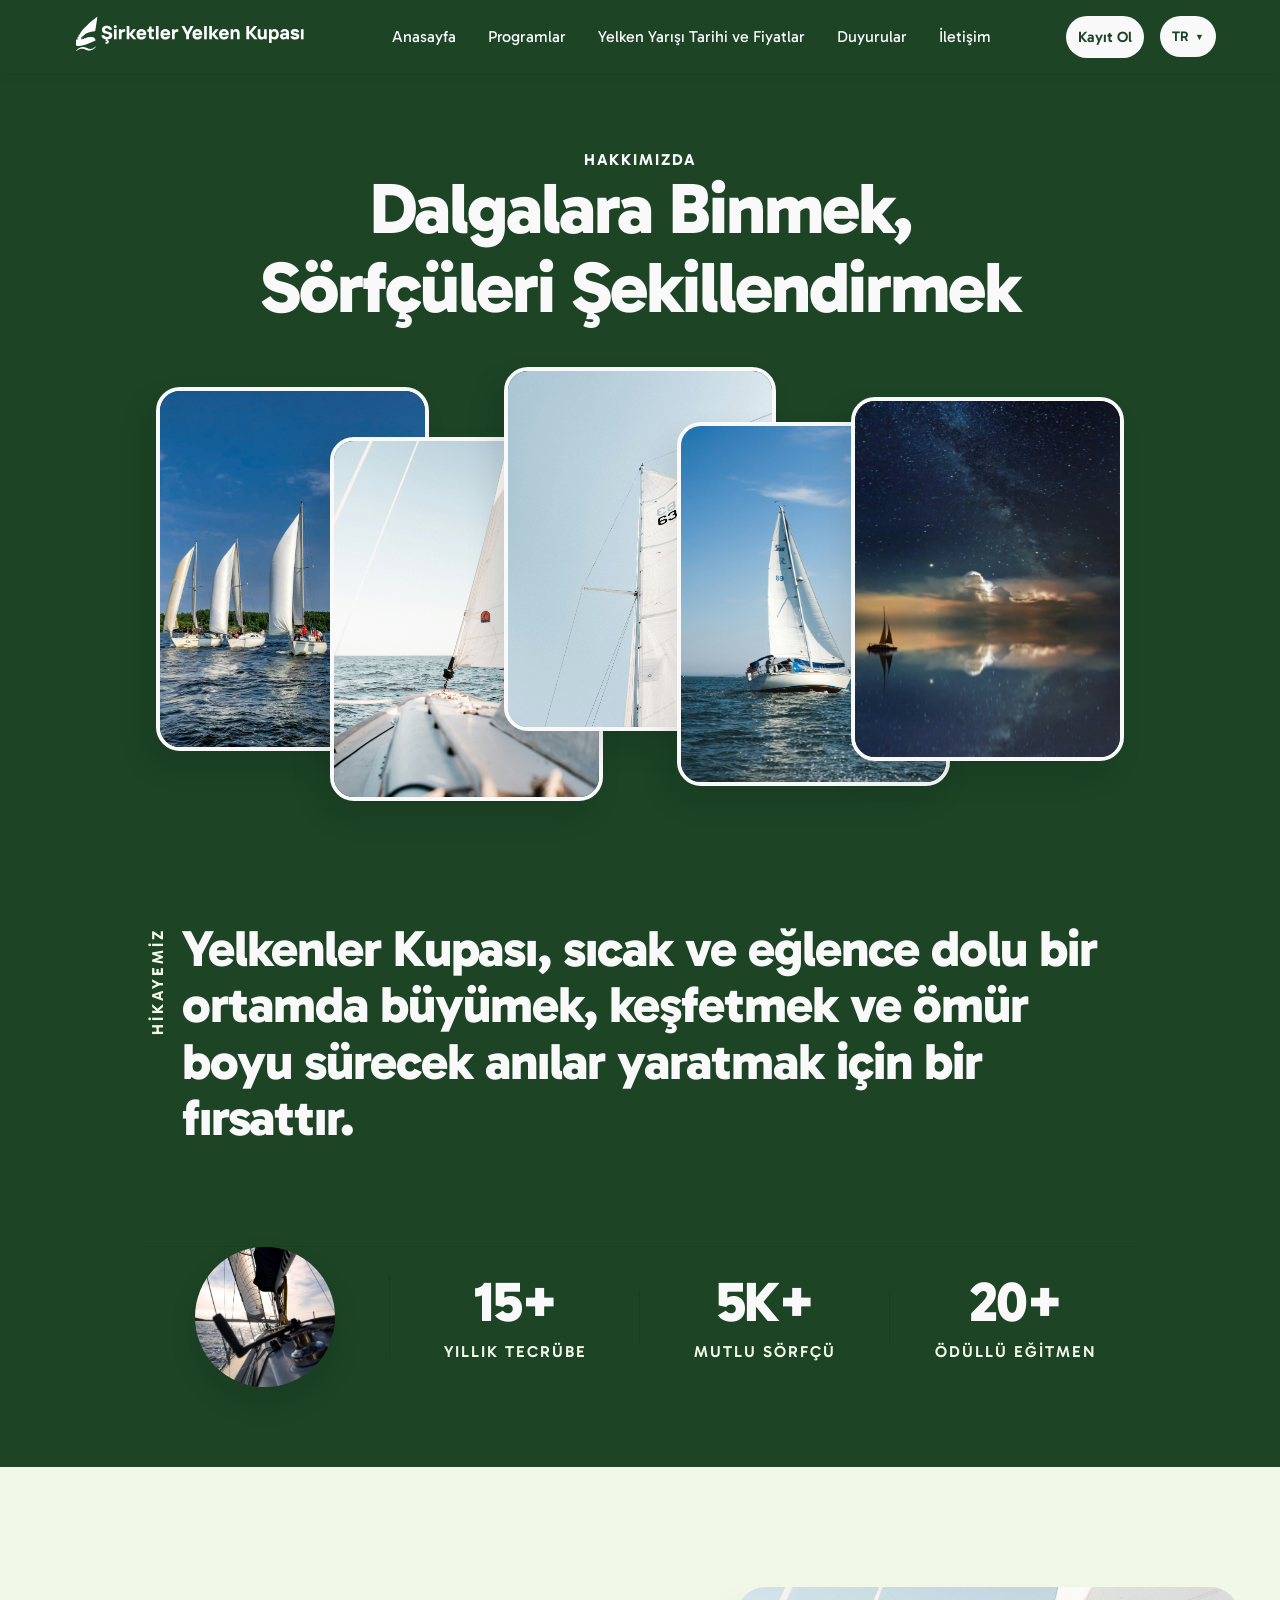
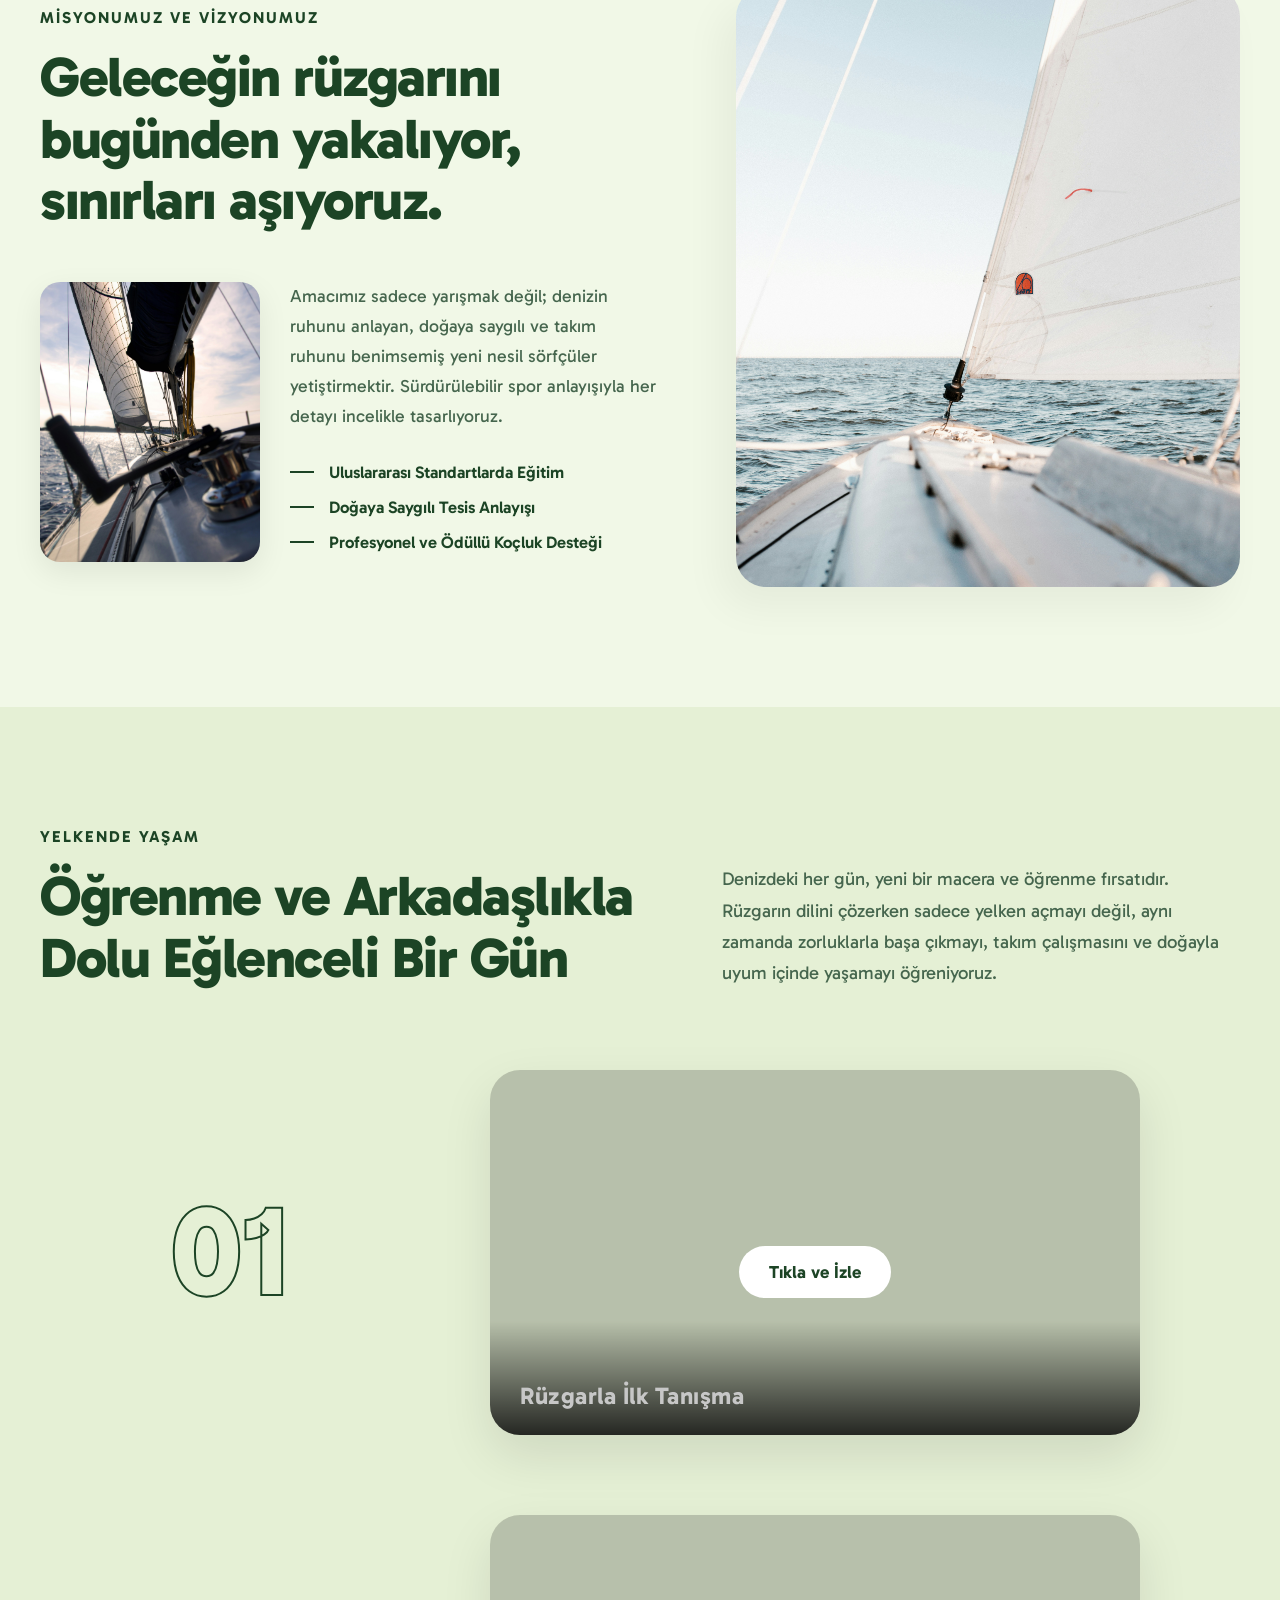
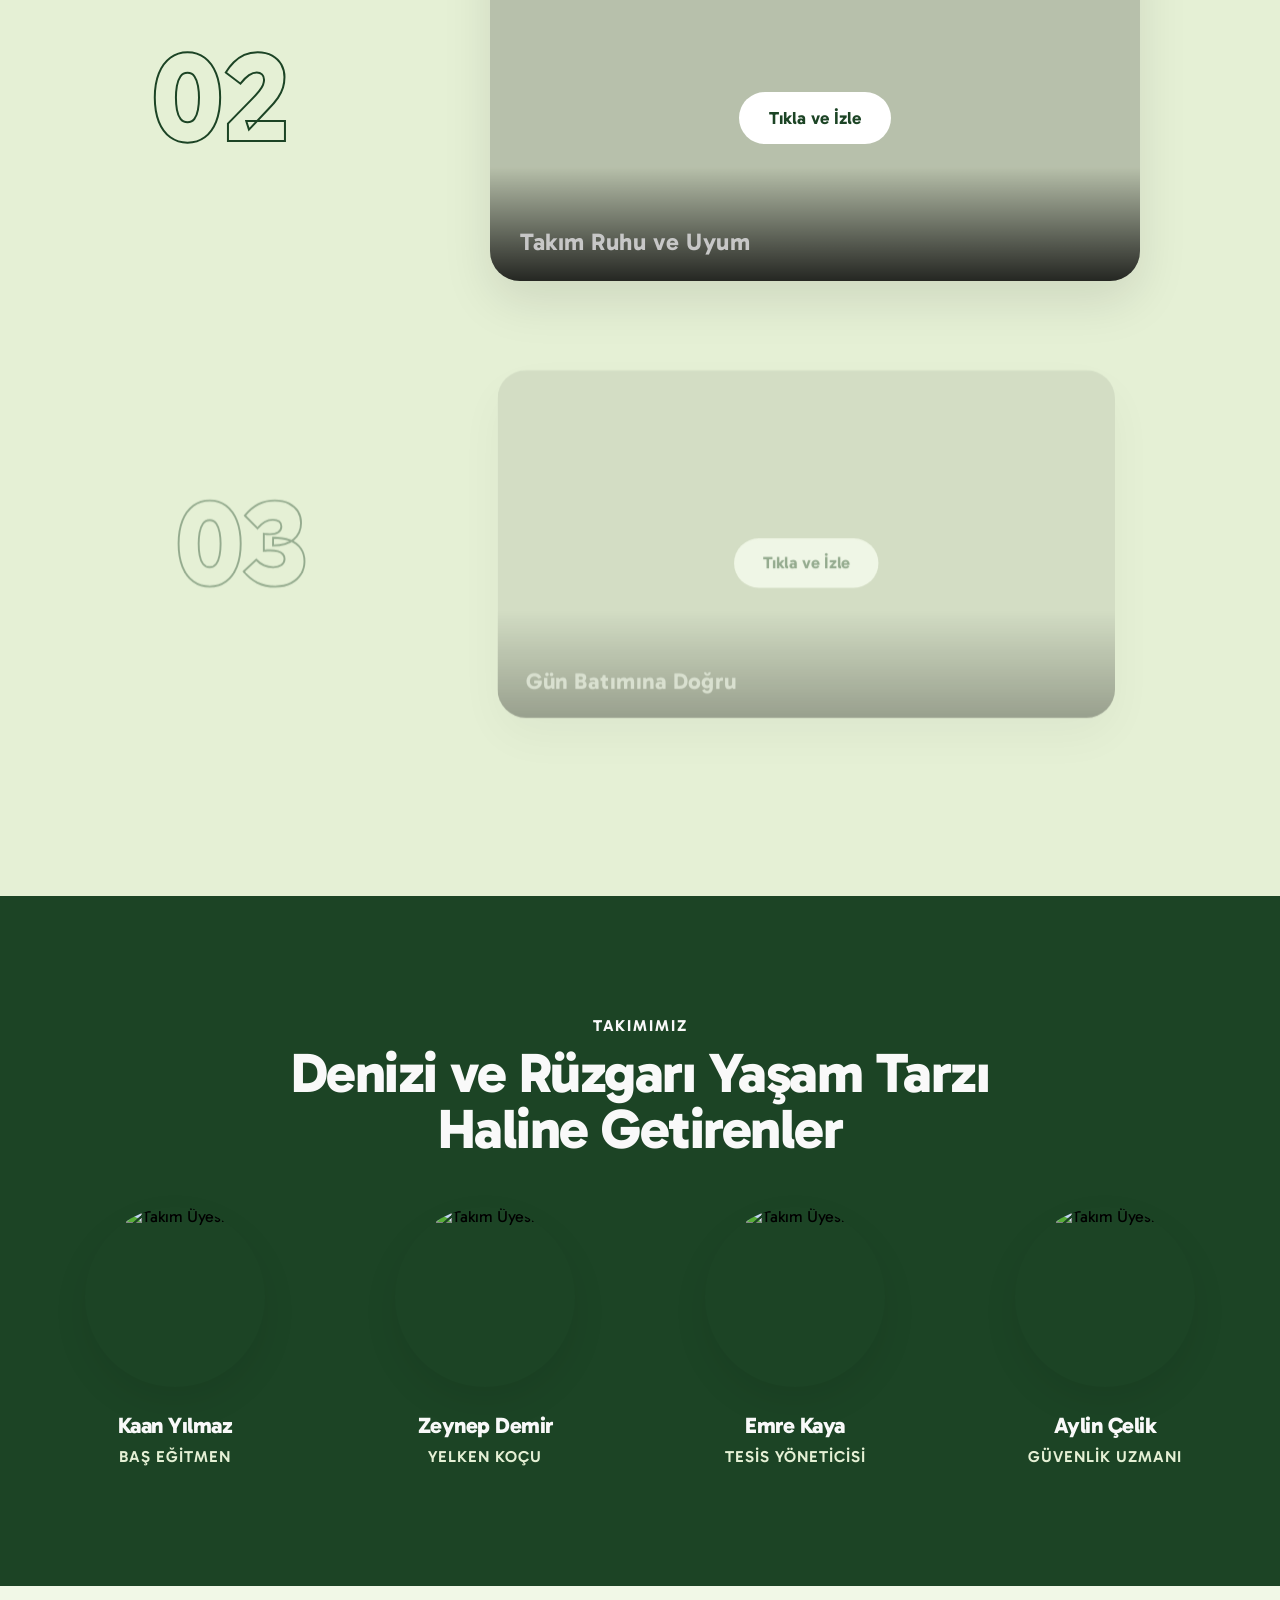
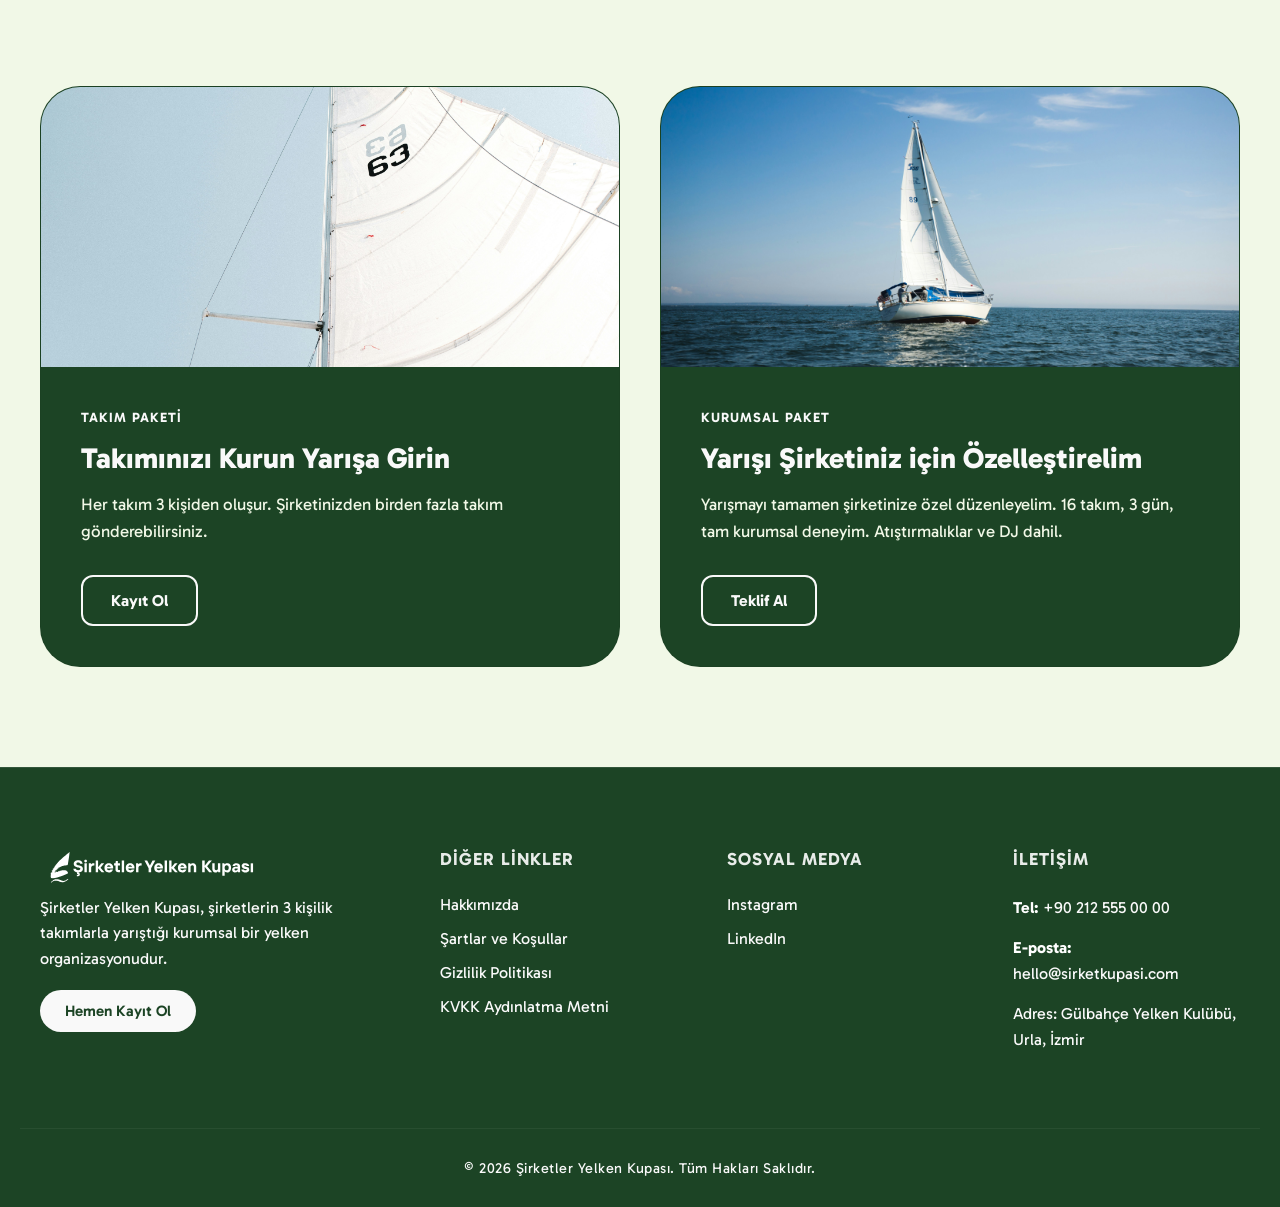
==== about.html @ 67746279 "KVKK sayfası yapıldı ve tr ayrıca en.json formatında çeviri eklendi bazı buglar düzeltildi." ====
<!DOCTYPE html>
<html lang="tr">

<head>
    <meta charset="UTF-8">
    <meta name="viewport" content="width=device-width, initial-scale=1.0">
    <title data-i18n="about_page_title">Yelken Kupası | Hakkımızda</title>
    <link rel="stylesheet" href="css/global.css">
    <link rel="stylesheet" href="css/about.css">
    <link rel="icon" type="image/x-icon" href="image/logotab.ico">
    <link rel="preconnect" href="https://fonts.googleapis.com">
    <link rel="preconnect" href="https://fonts.gstatic.com" crossorigin>
    <link href="https://fonts.googleapis.com/css2?family=Gabarito:wght@400;500;600;700;800&display=swap"
        rel="stylesheet">

    <script src="js/i18n.js"></script>
</head>

<body>
    <header class="site-header">
        <div class="header-container">

            <div class="logo">
                <a href="index.html">
                    <picture>
                        <source media="(min-width: 600px)" srcset="image/logodesktop.svg">
                        <img class="site-logo" src="image/logomobile.svg" alt="Yelken Kupası Logo" loading="lazy">
                    </picture>
                </a>
            </div>

            <nav class="nav-menu" id="nav-menu">
                <ul>
                    <li><a href="index.html" data-i18n="nav_home">Anasayfa</a></li>
                    <li><a href="#" data-i18n="nav_programs">Programlar</a></li>
                    <li><a href="#" data-i18n="nav_history">Yelken Yarışı Tarihi ve Fiyatlar</a></li>
                    <li><a href="#" data-i18n="nav_announcements">Duyurular</a></li>
                    <li><a href="contact.html" data-i18n="nav_contact">İletişim</a></li>
                </ul>
            </nav>

            <div class="header-actions">
                <a href="#register" class="btn-primary" data-i18n="btn_register">Kayıt Ol</a>

                <div class="lang-dropdown">
                    <button class="lang-btn" aria-haspopup="true" aria-expanded="false" id="current-lang-btn">
                        TR <span class="arrow">▼</span>
                    </button>
                    <ul class="lang-menu">
                        <li><a href="#" onclick="changeLanguage('tr', event)" id="lang-tr">TR</a></li>
                        <li><a href="#" onclick="changeLanguage('en', event)" id="lang-en">EN</a></li>
                    </ul>
                </div>

                <button class="hamburger" id="hamburger-menu" aria-label="Menüyü Aç">
                    <span></span><span></span><span></span>
                </button>
            </div>
        </div>
    </header>

    <section class="about-hero-section">
        <div class="about-hero-container">
            <span class="section-subtitle" data-i18n="about_subtitle">Hakkımızda</span>
            <h1 data-i18n="about_hero_h1">Dalgalara Binmek, <br> Sörfçüleri Şekillendirmek</h1>
        </div>
        <div class="hero-gallery">
            <div class="gallery-card card-1"><img src="image/image1.jpg" alt="Sörf 1"></div>
            <div class="gallery-card card-2"><img src="image/image2.jpg" alt="Sörf 2"></div>
            <div class="gallery-card card-3"><img src="image/image3.jpg" alt="Sörf 3"></div>
            <div class="gallery-card card-4"><img src="image/image4.jpg" alt="Sörf 4"></div>
            <div class="gallery-card card-5"><img src="image/image5.jpg" alt="Sörf 5"></div>
        </div>
        <div class="story-layout">
            <div class="story-label">
                <span data-i18n="about_story_label">Hikayemiz</span>
            </div>
            <div class="story-heading">
                <h2 data-i18n="about_story_h2">Yelkenler Kupası, sıcak ve eğlence dolu bir ortamda büyümek, keşfetmek ve
                    ömür boyu sürecek anılar yaratmak için bir fırsattır.</h2>
            </div>
        </div>
        <div class="stats-layout">
            <div class="stat-item stat-image-col">
                <div class="stat-image-wrapper">
                    <img src="image/image6.jpg" alt="Yelken Tutkusu">
                </div>
            </div>
            <div class="stat-item">
                <span class="stat-number" data-i18n="about_stat1_num">15+</span>
                <span class="stat-text" data-i18n="about_stat1_text">Yıllık Tecrübe</span>
            </div>
            <div class="stat-item">
                <span class="stat-number" data-i18n="about_stat2_num">5K+</span>
                <span class="stat-text" data-i18n="about_stat2_text">Mutlu Sörfçü</span>
            </div>
            <div class="stat-item">
                <span class="stat-number" data-i18n="about_stat3_num">20+</span>
                <span class="stat-text" data-i18n="about_stat3_text">Ödüllü Eğitmen</span>
            </div>
        </div>
    </section>

    <section class="mission-section">
        <div class="mission-container">
            <div class="mission-left">
                <span class="section-subtitle" data-i18n="mission_subtitle">Misyonumuz ve Vizyonumuz</span>
                <h2 data-i18n="mission_h2">Geleceğin rüzgarını bugünden yakalıyor, sınırları aşıyoruz.</h2>
                <div class="mission-sub-layout">
                    <div class="sub-image">
                        <img src="image/image6.jpg" alt="Eğitim Detayı">
                    </div>
                    <div class="sub-content">
                        <p data-i18n="mission_p">Amacımız sadece yarışmak değil; denizin ruhunu anlayan, doğaya saygılı
                            ve takım ruhunu benimsemiş yeni nesil sörfçüler yetiştirmektir. Sürdürülebilir spor
                            anlayışıyla her detayı incelikle tasarlıyoruz.</p>
                        <ul class="feature-list">
                            <li data-i18n="mission_feat1">Uluslararası Standartlarda Eğitim</li>
                            <li data-i18n="mission_feat2">Doğaya Saygılı Tesis Anlayışı</li>
                            <li data-i18n="mission_feat3">Profesyonel ve Ödüllü Koçluk Desteği</li>
                        </ul>
                    </div>
                </div>
            </div>
            <div class="mission-right">
                <div class="large-image-wrapper">
                    <img src="image/image2.jpg" alt="Büyük Misyon Görseli">
                </div>
            </div>
        </div>
    </section>

    <section class="life-section">
        <div class="life-container">
            <div class="life-header-layout">
                <div class="life-header-left">
                    <span class="section-subtitle" data-i18n="life_subtitle">Yelkende Yaşam</span>
                    <h2 data-i18n="life_h2">Öğrenme ve Arkadaşlıkla Dolu Eğlenceli Bir Gün</h2>
                </div>
                <div class="life-header-right">
                    <p data-i18n="life_p">Denizdeki her gün, yeni bir macera ve öğrenme fırsatıdır. Rüzgarın dilini
                        çözerken sadece yelken açmayı değil, aynı zamanda zorluklarla başa çıkmayı, takım çalışmasını ve
                        doğayla uyum içinde yaşamayı öğreniyoruz.</p>
                </div>
            </div>
            <div class="life-video-layout">
                <div class="video-row">
                    <div class="video-number">01</div>
                    <div class="video-card">
                        <video src="videos/video.mp4" muted loop playsinline></video>
                        <div class="video-title">
                            <h3 data-i18n="video_t1">Rüzgarla İlk Tanışma</h3>
                        </div>
                        <div class="play-overlay"><span class="play-text" data-i18n="video_play">Tıkla ve İzle</span>
                        </div>
                    </div>
                </div>
                <div class="video-row">
                    <div class="video-number">02</div>
                    <div class="video-card">
                        <video src="videos/video.mp4" muted loop playsinline></video>
                        <div class="video-title">
                            <h3 data-i18n="video_t2">Takım Ruhu ve Uyum</h3>
                        </div>
                        <div class="play-overlay"><span class="play-text" data-i18n="video_play">Tıkla ve İzle</span>
                        </div>
                    </div>
                </div>
                <div class="video-row">
                    <div class="video-number">03</div>
                    <div class="video-card">
                        <video src="videos/video.mp4" muted loop playsinline></video>
                        <div class="video-title">
                            <h3 data-i18n="video_t3">Gün Batımına Doğru</h3>
                        </div>
                        <div class="play-overlay"><span class="play-text" data-i18n="video_play">Tıkla ve İzle</span>
                        </div>
                    </div>
                </div>
            </div>
        </div>
    </section>

    <section class="team-section">
        <div class="team-container">
            <div class="team-header">
                <span class="section-subtitle" data-i18n="team_subtitle">Takımımız</span>
                <h2 data-i18n="team_h2">Denizi ve Rüzgarı Yaşam Tarzı Haline Getirenler</h2>
            </div>
            <div class="team-grid">
                <div class="team-member">
                    <div class="member-image"><img
                            src="https://images.unsplash.com/photo-1560250097-0b93528c311a?auto=format&fit=crop&q=80"
                            alt="Takım Üyesi"></div>
                    <h3>Kaan Yılmaz</h3>
                    <span class="member-role" data-i18n="role1">Baş Eğitmen</span>
                </div>
                <div class="team-member">
                    <div class="member-image"><img
                            src="https://images.unsplash.com/photo-1573496359142-b8d87734a5a2?auto=format&fit=crop&q=80"
                            alt="Takım Üyesi"></div>
                    <h3>Zeynep Demir</h3>
                    <span class="member-role" data-i18n="role2">Yelken Koçu</span>
                </div>
                <div class="team-member">
                    <div class="member-image"><img
                            src="https://images.unsplash.com/photo-1519085360753-af0119f7cbe7?auto=format&fit=crop&q=80"
                            alt="Takım Üyesi"></div>
                    <h3>Emre Kaya</h3>
                    <span class="member-role" data-i18n="role3">Tesis Yöneticisi</span>
                </div>
                <div class="team-member">
                    <div class="member-image"><img
                            src="https://images.unsplash.com/photo-1580489944761-15a19d654956?auto=format&fit=crop&q=80"
                            alt="Takım Üyesi"></div>
                    <h3>Aylin Çelik</h3>
                    <span class="member-role" data-i18n="role4">Güvenlik Uzmanı</span>
                </div>
            </div>
        </div>
    </section>

    <section id="packages" class="packages-section">
        <div class="packages-container">
            <div class="packages-grid">
                <div class="package-card">
                    <div class="card-image"><img src="image/image3.jpg" alt="Takım Paketi"></div>
                    <div class="card-body">
                        <span class="package-badge" data-i18n="pkg1_badge">Takım Paketi</span>
                        <h3 data-i18n="pkg1_title">Takımınızı Kurun Yarışa Girin</h3>
                        <p data-i18n="pkg1_desc">Her takım 3 kişiden oluşur. Şirketinizden birden fazla takım
                            gönderebilirsiniz.</p>
                        <a href="#" class="btn-outline" data-i18n="btn_register_5">Kayıt Ol</a>
                    </div>
                </div>
                <div class="package-card">
                    <div class="card-image"><img src="image/image4.jpg" alt="Bireysel Paket"></div>
                    <div class="card-body">
                        <span class="package-badge" data-i18n="pkg2_badge">Kurumsal Paket</span>
                        <h3 data-i18n="pkg2_title">Yarışı Şirketiniz için Özelleştirelim</h3>
                        <p data-i18n="pkg2_desc">Yarışmayı tamamen şirketinize özel düzenleyelim. 16 takım, 3 gün, tam
                            kurumsal deneyim. Atıştırmalıklar ve DJ dahil.</p>
                        <a href="#" class="btn-outline" data-i18n="pkg2_btn">Teklif Al</a>
                    </div>
                </div>
            </div>
        </div>
    </section>

   <footer class="site-footer">
        <div class="footer-container">
            <div class="footer-col footer-about">
                <div class="footer-logo"><img src="image/logodesktop.svg" alt="Yelken Kupası"></div>
                <p data-i18n="footer_desc">Şirketler Yelken Kupası, şirketlerin 3 kişilik takımlarla yarıştığı kurumsal
                    bir yelken organizasyonudur.</p>
                <a href="#register" class="btn-primary" data-i18n="btn_register_6">Hemen Kayıt Ol</a>
            </div>

            <div class="footer-col footer-links">
                <h4 data-i18n="footer_links_title">Diğer Linkler</h4>
                <ul>
                    <li><a href="about.html" data-i18n="nav_about_footer">Hakkımızda</a></li>
                    <li><a href="terms-conditions.html" data-i18n="nav_termsconditions_footer">Şartlar ve Koşullar</a></li>
                    <li><a href="privacy-policy.html" data-i18n="nav_privacypoliciy_footer">Gizlilik Politikası</a></li>
                    <li><a href="KVKK.html" data-i18n="nav_kvkk_footer">KVKK Aydınlatma Metni</a></li>
                </ul>
            </div>

            <div class="footer-col footer-social">
                <h4 data-i18n="footer_social_title">Sosyal Medya</h4>
                <div class="social-icons">
                    <a target="_blank" href="https://www.instagram.com/yelkenkupasi/"
                        aria-label="Instagram">Instagram</a>
                    <a target="_blank" href="https://www.linkedin.com/company/sirketleryelkenkupasi"
                        aria-label="LinkedIn">LinkedIn</a>
                </div>
            </div>

            <div class="footer-col footer-contact">
                <h4 data-i18n="footer_contact_title">İletişim</h4>
                <div class="contact-info">
                    <p><strong data-i18n="footer_tel">Tel:</strong> +90 212 555 00 00</p>
                    <p><strong data-i18n="footer_email">E-posta:</strong> hello@sirketkupasi.com</p>
                    <p data-i18n="footer_address"><strong>Adres:</strong> Gülbahçe Yelken Kulübü, Urla, İzmir</p>
                </div>
            </div>
        </div>
        <div class="footer-bottom">
            <div class="bottom-container">
                <p data-i18n="footer_copyright">&copy; 2026 Şirketler Yelken Kupası. Tüm Hakları Saklıdır.</p>
            </div>
        </div>
    </footer>

    <script defer src="js/utils.js"></script>
    <script defer src="js/navbar.js"></script>
    <script defer src="js/timeline.js"></script>
    <script defer src="js/facility-slider.js"></script>
    <script defer src="js/video.js"></script>
</body>

</html>
---- css/global.css ----
@charset "UTF-8";
* {
  margin: 0;
  padding: 0;
  box-sizing: border-box;
  font-family: "Gabarito", sans-serif;
}

.site-header {
  /* 1. VARSAYILAN DURUM: Tüm alt sayfalar için katı renk ve blursuz */
  background-color: #1c4425;
  width: 100%;
  position: fixed;
  top: 0;
  z-index: 1000;
  box-shadow: 0 4px 12px rgba(0, 0, 0, 0.05);
  transition: background-color 0.3s ease-in-out, backdrop-filter 0.3s ease-in-out;
  /* 2. SADECE ANASAYFA İÇİN (is-home sınıfı varsa) */
}
.site-header.is-home {
  background-color: transparent;
  backdrop-filter: blur(20px);
  -webkit-backdrop-filter: blur(20px);
  /* Anasayfada sayfa aşağı kaydırıldığında (JS ile eklendiğinde) */
}
.site-header.is-home.scrolled {
  background-color: #1c4425;
  backdrop-filter: none;
  -webkit-backdrop-filter: none;
}
.site-header {
  /* --- İçerik Ayarları --- */
}
.site-header .header-container {
  max-width: 1200px;
  margin: 0 auto;
  padding: 12px 24px;
  display: flex;
  justify-content: space-between;
  align-items: center;
}
@media (max-width: 600px) {
  .site-header .header-container {
    padding: 5px 16px;
  }
}

.logo a {
  text-decoration: none;
  /* 1. Adım: Her zaman mobil tasarımı (varsayılanı) en üste yazarız */
}
.logo a .site-logo {
  width: auto;
  height: 60px;
  transition: all 0.3s ease;
  /* 2. Adım: HTML'deki ile aynı medya sorgusunu yazarız */
}
@media (min-width: 600px) {
  .logo a .site-logo {
    height: 45px;
  }
}

.nav-menu ul {
  display: flex;
  list-style: none;
  gap: 32px;
}
.nav-menu a {
  text-decoration: none;
  color: #f9f9f9;
  font-size: 16px;
  transition: color 0.3s ease;
  position: relative;
}
.nav-menu a::after {
  content: "";
  position: absolute;
  left: 0;
  bottom: -4px;
  width: 0;
  height: 2px;
  background-color: #f9f9f9;
  transition: width 0.3s ease;
}
.nav-menu a:hover, .nav-menu a.active {
  color: #f9f9f9;
}
.nav-menu a:hover::after, .nav-menu a.active::after {
  width: 100%;
}

@media screen and (max-width: 1130px) {
  .nav-menu {
    position: absolute;
    top: 100%;
    left: 50%;
    transform: translateX(-50%);
    width: 95%;
    background-color: #1c4425;
    box-shadow: 0 8px 16px rgba(0, 0, 0, 0.05);
    padding: 0;
    max-height: 0;
    overflow: hidden;
    border-radius: 10px;
    margin-top: 5px;
    transition: max-height 0.4s ease-in-out, padding 0.4s ease-in-out;
  }
  .nav-menu.is-active {
    max-height: 400px;
    padding: 20px 0;
  }
  .nav-menu ul {
    flex-direction: column;
    align-items: center;
    gap: 20px;
  }
}
.header-actions {
  display: flex;
  align-items: center;
  gap: 16px;
}

.btn-primary {
  background-color: #f9f9f9;
  color: #1c4425;
  padding: 12px;
  border-radius: 50px;
  text-decoration: none;
  font-weight: 600;
  font-size: 15px;
  transition: all 0.3s ease-in-out;
}
.btn-primary:hover {
  background-color: #ff5c00;
  color: #f9f9f9;
}
@media screen and (max-width: 1050px) {
  .btn-primary {
    padding: 10px;
    font-size: 14px;
  }
}

.lang-dropdown {
  position: relative;
  display: inline-block;
}
.lang-dropdown .lang-btn {
  background-color: #f9f9f9;
  border-radius: 50px;
  color: #1c4425;
  font-size: 14px;
  font-weight: 600;
  cursor: pointer;
  display: flex;
  align-items: center;
  gap: 6px;
  padding: 12px;
  font-family: inherit;
  transition: all 0.3s ease-in-out;
  border: none;
}
.lang-dropdown .lang-btn .arrow {
  font-size: 9px;
  transition: transform 0.3s ease;
}
.lang-dropdown .lang-menu {
  position: absolute;
  top: calc(100% + 8px);
  right: 0;
  background-color: #f9f9f9;
  list-style: none;
  padding: 8px 0;
  margin: 0;
  min-width: 60px;
  border-radius: 8px;
  box-shadow: 0 8px 16px rgba(0, 0, 0, 0.15);
  opacity: 0;
  visibility: hidden;
  transform: translateY(10px);
  transition: all 0.3s ease;
  z-index: 100;
}
.lang-dropdown .lang-menu li {
  width: 100%;
}
.lang-dropdown .lang-menu a {
  display: block;
  padding: 8px 16px;
  color: #1c4425;
  text-decoration: none;
  font-size: 14px;
  font-weight: 500;
  transition: background-color 0.2s ease, color 0.2s ease;
  text-align: center;
}
.lang-dropdown .lang-menu a:hover, .lang-dropdown .lang-menu a.active {
  background-color: rgba(0, 77, 64, 0.1);
  color: #ff5c00;
}
.lang-dropdown:hover .lang-menu {
  opacity: 1;
  visibility: visible;
  transform: translateY(0);
}
.lang-dropdown:hover .lang-btn .arrow {
  transform: rotate(180deg);
}
@media screen and (max-width: 1050px) {
  .lang-dropdown .lang-btn {
    font-size: 14px;
    padding: 10px;
  }
  .lang-dropdown .lang-menu {
    min-width: 70px;
  }
  .lang-dropdown .lang-menu a {
    padding: 8px 12px;
  }
}

.hamburger {
  display: none;
  background: none;
  border: none;
  cursor: pointer;
  flex-direction: column;
  gap: 5px;
  padding: 5px;
}
.hamburger span {
  display: block;
  width: 25px;
  height: 3px;
  background-color: #f9f9f9;
  border-radius: 3px;
  transition: transform 0.3s ease, opacity 0.3s ease;
}
.hamburger.is-active span:nth-child(1) {
  transform: translateY(8px) rotate(45deg);
}
.hamburger.is-active span:nth-child(2) {
  opacity: 0;
}
.hamburger.is-active span:nth-child(3) {
  transform: translateY(-8px) rotate(-45deg);
}
@media screen and (max-width: 1130px) {
  .hamburger {
    display: flex;
  }
}

.site-footer {
  background-color: #1c4425;
  color: #f9f9f9;
  padding: 80px 20px 0 20px;
  border-top: 1px solid rgba(255, 255, 255, 0.1);
}
.site-footer .footer-container {
  max-width: 1200px;
  margin: 0 auto;
  display: grid;
  grid-template-columns: 1.5fr 1fr 1fr 1fr;
  gap: 60px;
  padding-bottom: 60px;
}
.site-footer .footer-col h4 {
  font-size: 1.1rem;
  font-weight: 700;
  margin-bottom: 25px;
  text-transform: uppercase;
  letter-spacing: 1px;
  color: rgba(255, 255, 255, 0.9);
}
.site-footer .footer-about .footer-logo {
  font-size: 1.8rem;
  font-weight: 800;
  letter-spacing: -1px;
}
.site-footer .footer-about p {
  font-size: 1rem;
  color: #f9f9f9;
  line-height: 1.6;
  margin-bottom: 30px;
}
.site-footer .footer-about .btn-primary {
  background-color: #f9f9f9;
  color: #1c4425;
  padding: 12px 25px;
  font-size: 0.95rem;
  border: none;
  transition: all 0.3s ease-in-out;
}
.site-footer .footer-about .btn-primary:hover {
  background-color: #ff5c00;
  color: #f9f9f9;
}
.site-footer .footer-links ul {
  list-style: none;
}
.site-footer .footer-links ul li {
  margin-bottom: 15px;
}
.site-footer .footer-links ul li a {
  text-decoration: none;
  color: #f9f9f9;
  transition: all 0.3s cubic-bezier(0.4, 0, 0.2, 1);
  font-size: 1rem;
}
.site-footer .footer-links ul li a:hover {
  color: #ff5c00;
}
.site-footer .footer-social .social-icons {
  display: flex;
  flex-direction: column;
  gap: 15px;
}
.site-footer .footer-social .social-icons a {
  color: #f9f9f9;
  text-decoration: none;
  font-size: 1rem;
  transition: all 0.3s cubic-bezier(0.4, 0, 0.2, 1);
}
.site-footer .footer-social .social-icons a:hover {
  color: #ff5c00;
}
.site-footer .footer-contact .contact-info p {
  font-size: 1rem;
  color: #f9f9f9;
  line-height: 1.6;
  margin-bottom: 15px;
}
.site-footer .footer-contact .contact-info p strong {
  color: #fff;
}
.site-footer .footer-bottom {
  border-top: 1px solid rgba(255, 255, 255, 0.05);
  padding: 30px 0;
  text-align: center;
}
.site-footer .footer-bottom .bottom-container p {
  font-size: 0.9rem;
  color: #f9f9f9;
  letter-spacing: 0.5px;
}
@media screen and (max-width: 992px) {
  .site-footer .footer-container {
    grid-template-columns: 1fr 1fr;
    gap: 40px;
  }
}
@media screen and (max-width: 600px) {
  .site-footer {
    padding-top: 60px;
  }
  .site-footer .footer-container {
    grid-template-columns: 1fr;
    gap: 40px;
    text-align: center;
  }
  .site-footer .footer-social .social-icons {
    align-items: center;
  }
  .site-footer .footer-links ul li a:hover {
    padding-left: 0;
  }
}/*# sourceMappingURL=global.css.map */
---- css/about.css ----
.about-hero-section {
  width: 100%;
  background-color: #1c4425;
  padding: 150px 20px 80px 20px;
  text-align: center;
}
.about-hero-section .about-hero-container {
  max-width: 1200px;
  margin: 0 auto;
}
.about-hero-section .section-subtitle {
  display: inline-block;
  font-size: 1rem;
  font-weight: 700;
  text-transform: uppercase;
  letter-spacing: 2px;
  color: #f9f9f9;
}
.about-hero-section h1 {
  font-size: 4.5rem;
  font-weight: 800;
  color: #f9f9f9;
  line-height: 1.1;
  letter-spacing: -2px;
  margin: 0 auto;
}
.about-hero-section .hero-gallery {
  display: flex;
  justify-content: center;
  align-items: center;
  margin-top: 80px;
  width: 100%;
  flex-wrap: nowrap;
}
.about-hero-section .hero-gallery .gallery-card {
  width: 22%;
  aspect-ratio: 3/4;
  border-radius: 24px;
  overflow: hidden;
  position: relative;
  border: 4px solid #f9f9f9;
  box-shadow: -10px 15px 30px rgba(0, 0, 0, 0.1);
  transition: transform 0.5s cubic-bezier(0.25, 0.46, 0.45, 0.94), box-shadow 0.5s ease, z-index 0s;
}
.about-hero-section .hero-gallery .gallery-card img {
  width: 100%;
  height: 100%;
  -o-object-fit: cover;
     object-fit: cover;
  transition: transform 0.8s cubic-bezier(0.25, 0.46, 0.45, 0.94);
  will-change: transform;
}
.about-hero-section .hero-gallery .gallery-card:not(:first-child) {
  margin-left: -8%;
}
.about-hero-section .hero-gallery .gallery-card.card-1 {
  z-index: 1;
  transform: translateY(-20px);
}
.about-hero-section .hero-gallery .gallery-card.card-2 {
  z-index: 2;
  transform: translateY(30px);
}
.about-hero-section .hero-gallery .gallery-card.card-3 {
  z-index: 3;
  transform: translateY(-40px);
}
.about-hero-section .hero-gallery .gallery-card.card-4 {
  z-index: 4;
  transform: translateY(15px);
}
.about-hero-section .hero-gallery .gallery-card.card-5 {
  z-index: 5;
  transform: translateY(-10px);
}
.about-hero-section .hero-gallery .gallery-card:hover {
  z-index: 10 !important;
  box-shadow: 0 30px 60px rgba(0, 0, 0, 0.18);
}
.about-hero-section .hero-gallery .gallery-card:hover.card-1 {
  transform: translateY(-30px);
}
.about-hero-section .hero-gallery .gallery-card:hover.card-2 {
  transform: translateY(20px);
}
.about-hero-section .hero-gallery .gallery-card:hover.card-3 {
  transform: translateY(-50px);
}
.about-hero-section .hero-gallery .gallery-card:hover.card-4 {
  transform: translateY(5px);
}
.about-hero-section .hero-gallery .gallery-card:hover.card-5 {
  transform: translateY(-20px);
}
.about-hero-section .hero-gallery .gallery-card:hover img {
  transform: scale(1.15);
}
.about-hero-section .story-layout {
  display: flex;
  align-items: flex-start;
  justify-content: center;
  gap: 15px;
  margin-top: 150px;
  text-align: left;
}
.about-hero-section .story-layout .story-label {
  writing-mode: vertical-rl;
  transform: rotate(180deg);
  margin-top: 7px;
}
.about-hero-section .story-layout .story-label span {
  font-size: 1rem;
  font-weight: 700;
  text-transform: uppercase;
  letter-spacing: 3px;
  color: #f1f8e7;
  white-space: nowrap;
}
.about-hero-section .story-layout .story-heading h2 {
  font-size: 3.2rem;
  font-weight: 800;
  line-height: 1.1;
  letter-spacing: -1px;
  color: #f9f9f9;
  max-width: 950px;
}
.about-hero-section .stats-layout {
  display: flex;
  align-items: center;
  justify-content: space-between;
  max-width: 1000px;
  margin: 100px auto 0 auto;
  border-top: 1px solid rgba(0, 0, 0, 0.05);
}
.about-hero-section .stats-layout .stat-item {
  flex: 1;
  display: flex;
  flex-direction: column;
  align-items: center;
  justify-content: center;
  position: relative;
}
.about-hero-section .stats-layout .stat-item:not(:last-child)::after {
  content: "";
  position: absolute;
  right: 0;
  top: 50%;
  transform: translateY(-50%);
  height: 60%;
  width: 1px;
  background-color: rgba(0, 0, 0, 0.1);
}
.about-hero-section .stats-layout .stat-image-col .stat-image-wrapper {
  width: 140px;
  height: 140px;
  border-radius: 50%;
  overflow: hidden;
  box-shadow: 0 15px 30px rgba(0, 0, 0, 0.1);
  transition: all 0.3s cubic-bezier(0.4, 0, 0.2, 1);
}
.about-hero-section .stats-layout .stat-image-col .stat-image-wrapper img {
  width: 100%;
  height: 100%;
  -o-object-fit: cover;
     object-fit: cover;
  transition: transform 0.8s cubic-bezier(0.25, 0.46, 0.45, 0.94);
}
.about-hero-section .stats-layout .stat-image-col .stat-image-wrapper:hover {
  transform: translateY(-5px);
  box-shadow: 0 20px 40px rgba(0, 0, 0, 0.15);
}
.about-hero-section .stats-layout .stat-image-col .stat-image-wrapper:hover img {
  transform: scale(1.1);
}
.about-hero-section .stats-layout .stat-number {
  font-size: 3.5rem;
  font-weight: 800;
  color: #f9f9f9;
  line-height: 1;
  margin-bottom: 12px;
  letter-spacing: -2px;
}
.about-hero-section .stats-layout .stat-text {
  font-size: 1rem;
  font-weight: 600;
  text-transform: uppercase;
  letter-spacing: 2px;
  color: #f1f8e7;
  text-align: center;
}
@media screen and (max-width: 992px) {
  .about-hero-section {
    padding: 100px 20px 60px 20px;
  }
  .about-hero-section h1 {
    font-size: 3rem;
  }
  .about-hero-section .gallery-card {
    border-radius: 16px;
    border-width: 3px;
  }
  .about-hero-section .story-layout {
    gap: 30px;
    margin-top: 100px;
  }
  .about-hero-section .story-layout .story-heading h2 {
    font-size: 2.4rem;
  }
  .about-hero-section .stats-layout {
    flex-wrap: wrap;
    gap: 50px 0;
  }
  .about-hero-section .stats-layout .stat-item {
    flex: 1 1 50%;
  }
  .about-hero-section .stats-layout .stat-item:nth-child(even)::after {
    display: none;
  }
}
@media screen and (max-width: 600px) {
  .about-hero-section {
    padding: 80px 20px 40px 20px;
  }
  .about-hero-section h1 {
    font-size: 2.2rem;
  }
  .about-hero-section h1 br {
    display: none;
  }
  .about-hero-section .hero-gallery {
    margin-top: 50px;
  }
  .about-hero-section .gallery-card {
    border-radius: 12px;
    border-width: 2px;
    box-shadow: -5px 10px 15px rgba(0, 0, 0, 0.08);
  }
  .about-hero-section .gallery-card.card-1 {
    transform: translateY(-10px);
  }
  .about-hero-section .gallery-card.card-2 {
    transform: translateY(15px);
  }
  .about-hero-section .gallery-card.card-3 {
    transform: translateY(-20px);
  }
  .about-hero-section .gallery-card.card-4 {
    transform: translateY(10px);
  }
  .about-hero-section .gallery-card.card-5 {
    transform: translateY(-5px);
  }
  .about-hero-section .story-layout {
    flex-direction: column;
    gap: 20px;
    margin-top: 80px;
  }
  .about-hero-section .story-layout .story-label {
    writing-mode: horizontal-tb;
    transform: none;
  }
  .about-hero-section .story-layout .story-heading h2 {
    font-size: 1.5rem;
    letter-spacing: -0.5px;
  }
  .about-hero-section .stats-layout {
    flex-direction: column;
    gap: 40px;
    margin-top: 60px;
    padding-top: 0px;
  }
  .about-hero-section .stats-layout .stat-item {
    flex: 1 1 100%;
    width: 100%;
  }
  .about-hero-section .stats-layout .stat-item::after {
    display: none !important;
  }
  .about-hero-section .stats-layout .stat-number {
    font-size: 2.8rem;
  }
  .about-hero-section .stats-layout .stat-image-col .stat-image-wrapper {
    width: 120px;
    height: 120px;
  }
}

.mission-section {
  width: 100%;
  background-color: #f1f8e7;
  padding: 120px 20px;
}
.mission-section .mission-container {
  max-width: 1200px;
  margin: 0 auto;
  display: grid;
  grid-template-columns: 1.1fr 0.9fr;
  gap: 80px;
  align-items: center;
}
.mission-section .mission-left .section-subtitle {
  display: inline-block;
  font-size: 1rem;
  font-weight: 700;
  text-transform: uppercase;
  letter-spacing: 2px;
  color: #1c4425;
  margin-bottom: 20px;
}
.mission-section .mission-left h2 {
  font-size: 3.5rem;
  font-weight: 800;
  line-height: 1.1;
  letter-spacing: -1.5px;
  color: #1c4425;
  margin-bottom: 50px;
}
.mission-section .mission-left .mission-sub-layout {
  display: flex;
  gap: 30px;
  align-items: flex-start;
}
.mission-section .mission-left .mission-sub-layout .sub-image {
  width: 220px;
  height: 280px;
  flex-shrink: 0;
  border-radius: 20px;
  overflow: hidden;
  box-shadow: 0 10px 30px rgba(0, 0, 0, 0.08);
}
.mission-section .mission-left .mission-sub-layout .sub-image img {
  width: 100%;
  height: 100%;
  -o-object-fit: cover;
     object-fit: cover;
  transition: transform 0.8s cubic-bezier(0.25, 0.46, 0.45, 0.94);
}
.mission-section .mission-left .mission-sub-layout .sub-image:hover img {
  transform: scale(1.1);
}
.mission-section .mission-left .mission-sub-layout .sub-content p {
  font-size: 1.1rem;
  color: #46664e;
  line-height: 1.7;
  margin-bottom: 30px;
}
.mission-section .mission-left .mission-sub-layout .sub-content .feature-list {
  list-style: none;
  padding: 0;
}
.mission-section .mission-left .mission-sub-layout .sub-content .feature-list li {
  font-size: 1.05rem;
  font-weight: 600;
  color: #1c4425;
  margin-bottom: 15px;
  display: flex;
  align-items: center;
}
.mission-section .mission-left .mission-sub-layout .sub-content .feature-list li::before {
  content: "";
  display: inline-block;
  width: 24px;
  height: 2px;
  background-color: #1c4425;
  margin-right: 15px;
}
.mission-section .mission-right .large-image-wrapper {
  width: 100%;
  height: 600px;
  border-radius: 30px;
  overflow: hidden;
  box-shadow: -15px 20px 40px rgba(0, 0, 0, 0.05);
}
.mission-section .mission-right .large-image-wrapper img {
  width: 100%;
  height: 100%;
  -o-object-fit: cover;
     object-fit: cover;
  transition: transform 1s cubic-bezier(0.25, 0.46, 0.45, 0.94);
}
.mission-section .mission-right .large-image-wrapper:hover img {
  transform: scale(1.05);
}
@media screen and (max-width: 992px) {
  .mission-section {
    padding: 100px 20px;
  }
  .mission-section .mission-container {
    grid-template-columns: 1fr;
    gap: 60px;
  }
  .mission-section .mission-left h2 {
    font-size: 2.8rem;
  }
  .mission-section .mission-right .large-image-wrapper {
    height: 450px;
  }
}
@media screen and (max-width: 600px) {
  .mission-section {
    padding: 80px 20px;
  }
  .mission-section .mission-left h2 {
    font-size: 2.2rem;
    margin-bottom: 40px;
  }
  .mission-section .mission-left .mission-sub-layout {
    flex-direction: column;
    gap: 25px;
  }
  .mission-section .mission-left .mission-sub-layout .sub-image {
    width: 100%;
    height: 300px;
    aspect-ratio: auto;
  }
  .mission-section .mission-right .large-image-wrapper {
    height: 350px;
  }
}

.life-section {
  width: 100%;
  background-color: #e5f0d5;
  padding: 120px 20px;
}
.life-section .life-container {
  max-width: 1200px;
  margin: 0 auto;
}
.life-section .life-header-layout {
  display: flex;
  justify-content: space-between;
  align-items: flex-end;
  gap: 60px;
  margin-bottom: 80px;
}
.life-section .life-header-layout .life-header-left {
  flex: 1.2;
}
.life-section .life-header-layout .life-header-left .section-subtitle {
  display: inline-block;
  font-size: 1rem;
  font-weight: 700;
  text-transform: uppercase;
  letter-spacing: 2px;
  color: #1c4425;
  margin-bottom: 20px;
}
.life-section .life-header-layout .life-header-left h2 {
  font-size: 3.5rem;
  font-weight: 800;
  line-height: 1.1;
  letter-spacing: -1.5px;
  color: #1c4425;
  margin: 0;
  max-width: 600px;
}
.life-section .life-header-layout .life-header-right {
  flex: 1;
}
.life-section .life-header-layout .life-header-right p {
  font-size: 1.15rem;
  color: #46664e;
  line-height: 1.7;
  margin: 0;
  max-width: 500px;
}
.life-section .life-video-layout {
  display: flex;
  flex-direction: column;
  gap: 80px;
  padding-bottom: 50px;
}
.life-section .life-video-layout .video-row {
  display: flex;
  align-items: center;
  justify-content: center;
  gap: 200px;
  opacity: 0.4;
  transform: scale(0.95);
  transition: all 0.8s cubic-bezier(0.25, 0.46, 0.45, 0.94);
}
.life-section .life-video-layout .video-row.active {
  opacity: 1;
  transform: scale(1);
}
.life-section .life-video-layout .video-row.active .video-number {
  color: #1c4425;
  -webkit-text-stroke: 0px transparent;
}
.life-section .life-video-layout .video-number {
  font-size: 8rem;
  font-weight: 800;
  line-height: 1;
  color: transparent;
  -webkit-text-stroke: 2px #1c4425;
  transition: all 0.8s cubic-bezier(0.25, 0.46, 0.45, 0.94);
  width: 150px;
  text-align: right;
}
.life-section .life-video-layout .video-card {
  width: 100%;
  max-width: 650px;
  aspect-ratio: 16/9;
  border-radius: 30px;
  overflow: hidden;
  position: relative;
  cursor: pointer;
  box-shadow: 0 20px 50px rgba(0, 0, 0, 0.1);
}
.life-section .life-video-layout .video-card video {
  width: 100%;
  height: 100%;
  -o-object-fit: cover;
     object-fit: cover;
  transition: transform 0.5s ease;
}
.life-section .life-video-layout .video-card .video-title {
  position: absolute;
  bottom: 0;
  left: 0;
  width: 100%;
  padding: 60px 30px 25px 30px;
  background: linear-gradient(to top, rgba(0, 0, 0, 0.8) 0%, transparent 100%);
  z-index: 5;
  pointer-events: none;
}
.life-section .life-video-layout .video-card .video-title h3 {
  color: #f9f9f9;
  font-size: 1.5rem;
  font-weight: 700;
  margin: 0;
  letter-spacing: 0.5px;
}
.life-section .life-video-layout .video-card .play-overlay {
  position: absolute;
  inset: 0;
  background-color: rgba(0, 0, 0, 0.2);
  display: flex;
  align-items: center;
  justify-content: center;
  transition: opacity 0.4s ease;
  z-index: 10;
}
.life-section .life-video-layout .video-card .play-overlay .play-text {
  background-color: #fff;
  color: #1c4425;
  padding: 15px 30px;
  border-radius: 100px;
  font-weight: 700;
  font-size: 1.1rem;
  transform: translateY(20px);
  transition: all 0.4s cubic-bezier(0.25, 0.46, 0.45, 0.94);
}
.life-section .life-video-layout .video-card:hover .play-overlay {
  background-color: rgba(0, 0, 0, 0.05);
}
.life-section .life-video-layout .video-card:hover .play-text {
  transform: translateY(0);
}
.life-section .life-video-layout .video-card.is-playing .play-overlay {
  opacity: 0;
  pointer-events: none;
}
@media screen and (max-width: 992px) {
  .life-section {
    padding: 100px 20px;
  }
  .life-section .life-header-layout {
    flex-direction: column;
    align-items: flex-start;
    gap: 30px;
  }
  .life-section .life-header-layout h2 {
    font-size: 2.8rem !important;
    max-width: 100%;
  }
  .life-section .life-header-layout .life-header-right p {
    max-width: 100%;
  }
  .life-section .life-video-layout {
    gap: 80px;
  }
  .life-section .life-video-layout .video-row {
    flex-direction: column;
    align-items: center;
    gap: 20px;
  }
  .life-section .life-video-layout .video-number {
    display: none;
  }
  .life-section .life-video-layout .video-card {
    width: 100%;
  }
}
@media screen and (max-width: 600px) {
  .life-section {
    padding: 80px 20px;
  }
  .life-section .life-header-layout {
    margin-bottom: 50px;
  }
  .life-section .life-header-layout h2 {
    font-size: 2.2rem !important;
  }
  .life-section .life-header-layout .life-header-right p {
    font-size: 1.05rem;
  }
  .life-section .life-video-layout {
    gap: 60px;
  }
  .life-section .life-video-layout .video-row {
    opacity: 0.6;
    transform: scale(0.98);
  }
  .life-section .life-video-layout .video-card {
    border-radius: 20px;
  }
  .life-section .life-video-layout .video-card .play-overlay .play-text {
    font-size: 0.9rem;
    padding: 10px 20px;
  }
}

.team-section {
  width: 100%;
  background-color: #1c4425;
  padding: 120px 20px;
  text-align: center;
}
.team-section .team-container {
  max-width: 1200px;
  margin: 0 auto;
}
.team-section .team-header {
  margin-bottom: 50px;
}
.team-section .team-header .section-subtitle {
  display: inline-block;
  font-size: 1rem;
  font-weight: 700;
  text-transform: uppercase;
  letter-spacing: 2px;
  color: #f9f9f9;
  margin-bottom: 10px;
}
.team-section .team-header h2 {
  font-size: 3.5rem;
  font-weight: 800;
  line-height: 1;
  letter-spacing: -1.5px;
  color: #f9f9f9;
  margin: 0 auto;
  max-width: 700px;
}
.team-section .team-grid {
  display: grid;
  grid-template-columns: repeat(4, 1fr);
  gap: 40px;
}
.team-section .team-member {
  display: flex;
  flex-direction: column;
  align-items: center;
}
.team-section .team-member .member-image {
  width: 180px;
  height: 180px;
  border-radius: 50%;
  overflow: hidden;
  margin-bottom: 25px;
  box-shadow: 0 15px 35px rgba(0, 0, 0, 0.08);
  transition: transform 0.5s cubic-bezier(0.25, 0.46, 0.45, 0.94), box-shadow 0.5s ease;
  cursor: pointer;
}
.team-section .team-member .member-image img {
  width: 100%;
  height: 100%;
  -o-object-fit: cover;
     object-fit: cover;
  transition: transform 0.8s cubic-bezier(0.25, 0.46, 0.45, 0.94);
}
.team-section .team-member .member-image:hover {
  transform: translateY(-10px);
  box-shadow: 0 25px 45px rgba(0, 0, 0, 0.12);
}
.team-section .team-member .member-image:hover img {
  transform: scale(1.1);
}
.team-section .team-member h3 {
  font-size: 1.4rem;
  font-weight: 800;
  color: #f9f9f9;
  margin: 0 0 8px 0;
  letter-spacing: -0.5px;
}
.team-section .team-member .member-role {
  font-size: 1rem;
  font-weight: 600;
  text-transform: uppercase;
  letter-spacing: 1px;
  color: #e5f0d5;
}
@media screen and (max-width: 992px) {
  .team-section {
    padding: 100px 20px;
  }
  .team-section .team-header {
    margin-bottom: 60px;
  }
  .team-section .team-header h2 {
    font-size: 2.8rem;
  }
  .team-section .team-grid {
    grid-template-columns: repeat(2, 1fr);
    gap: 60px;
  }
}
@media screen and (max-width: 600px) {
  .team-section {
    padding: 80px 20px;
  }
  .team-section .team-header {
    margin-bottom: 50px;
  }
  .team-section .team-header h2 {
    font-size: 2.2rem;
  }
  .team-section .team-grid {
    grid-template-columns: 1fr;
    gap: 50px;
  }
  .team-section .team-member .member-image {
    width: 150px;
    height: 150px;
  }
}

.packages-section {
  width: 100%;
  background-color: #f1f8e7;
  padding: 100px 20px;
}
.packages-section .packages-container {
  max-width: 1200px;
  margin: 0 auto;
}
.packages-section .packages-header {
  text-align: center;
  margin-bottom: 60px;
}
.packages-section .packages-header .section-subtitle {
  display: inline-block;
  font-size: 1rem;
  font-weight: 700;
  text-transform: uppercase;
  letter-spacing: 2px;
  color: #1c4425;
  margin-bottom: 15px;
}
.packages-section .packages-header h2 {
  font-size: 3rem;
  font-weight: 800;
  letter-spacing: -1.5px;
}
.packages-section .packages-grid {
  display: flex;
  gap: 40px;
  justify-content: center;
}
.packages-section .package-card {
  flex: 1;
  background-color: #1c4425;
  border-radius: 40px;
  overflow: hidden;
  transition: all 0.3s cubic-bezier(0.4, 0, 0.2, 1);
  border: 1px solid rgba(0, 0, 0, 0.05);
}
.packages-section .package-card:hover {
  transform: translateY(-12px);
  box-shadow: 0 30px 60px rgba(0, 0, 0, 0.1);
}
.packages-section .package-card .card-image {
  width: 100%;
  height: 280px;
  overflow: hidden;
}
.packages-section .package-card .card-image img {
  width: 100%;
  height: 100%;
  -o-object-fit: cover;
     object-fit: cover;
  transition: transform 0.5s ease;
}
.packages-section .package-card:hover .card-image img {
  transform: scale(1.05);
}
.packages-section .package-card .card-body {
  padding: 40px;
}
.packages-section .package-card .card-body .package-badge {
  display: inline-block;
  font-size: 0.85rem;
  font-weight: 700;
  color: #f9f9f9;
  text-transform: uppercase;
  letter-spacing: 1px;
  margin-bottom: 15px;
}
.packages-section .package-card .card-body h3 {
  font-size: 1.8rem;
  font-weight: 800;
  color: #f9f9f9;
  margin-bottom: 15px;
  line-height: 1.2;
}
.packages-section .package-card .card-body p {
  font-size: 1.05rem;
  color: #f1f8e7;
  line-height: 1.6;
  margin-bottom: 30px;
}
.packages-section .package-card .card-body .btn-outline {
  display: inline-block;
  padding: 14px 28px;
  border: 2px solid #f9f9f9;
  color: #f9f9f9;
  text-decoration: none;
  font-weight: 700;
  border-radius: 12px;
  transition: all 0.3s cubic-bezier(0.4, 0, 0.2, 1);
}
.packages-section .package-card .card-body .btn-outline:hover {
  background-color: #f9f9f9;
  color: #1c4425;
}
@media screen and (max-width: 992px) {
  .packages-section .packages-grid {
    flex-direction: column;
    gap: 30px;
  }
  .packages-section .package-card {
    max-width: 500px;
    margin: 0 auto;
  }
  .packages-section .packages-header h2 {
    font-size: 2.2rem;
  }
}
@media screen and (max-width: 600px) {
  .packages-section {
    padding: 60px 20px;
  }
  .packages-section .card-body {
    padding: 30px;
  }
  .packages-section .card-body h3 {
    font-size: 1.5rem;
  }
}/*# sourceMappingURL=about.css.map */
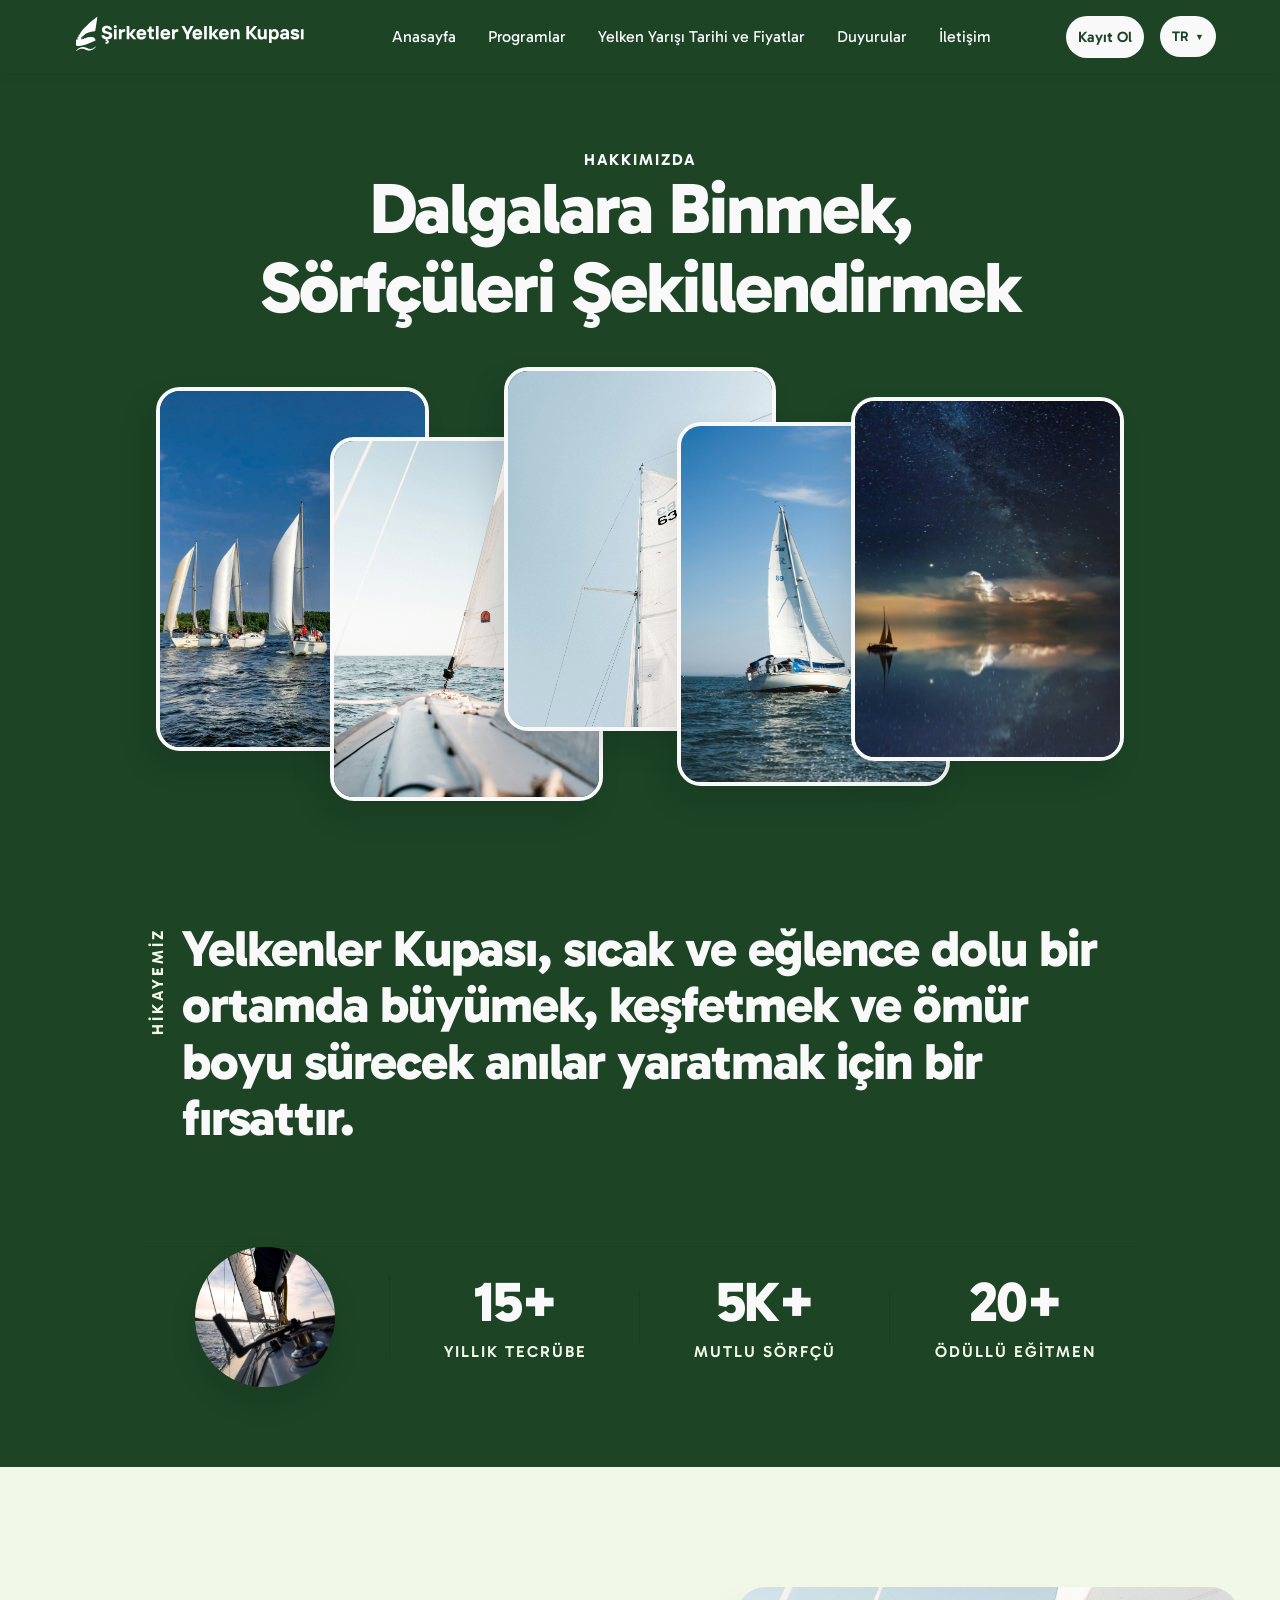
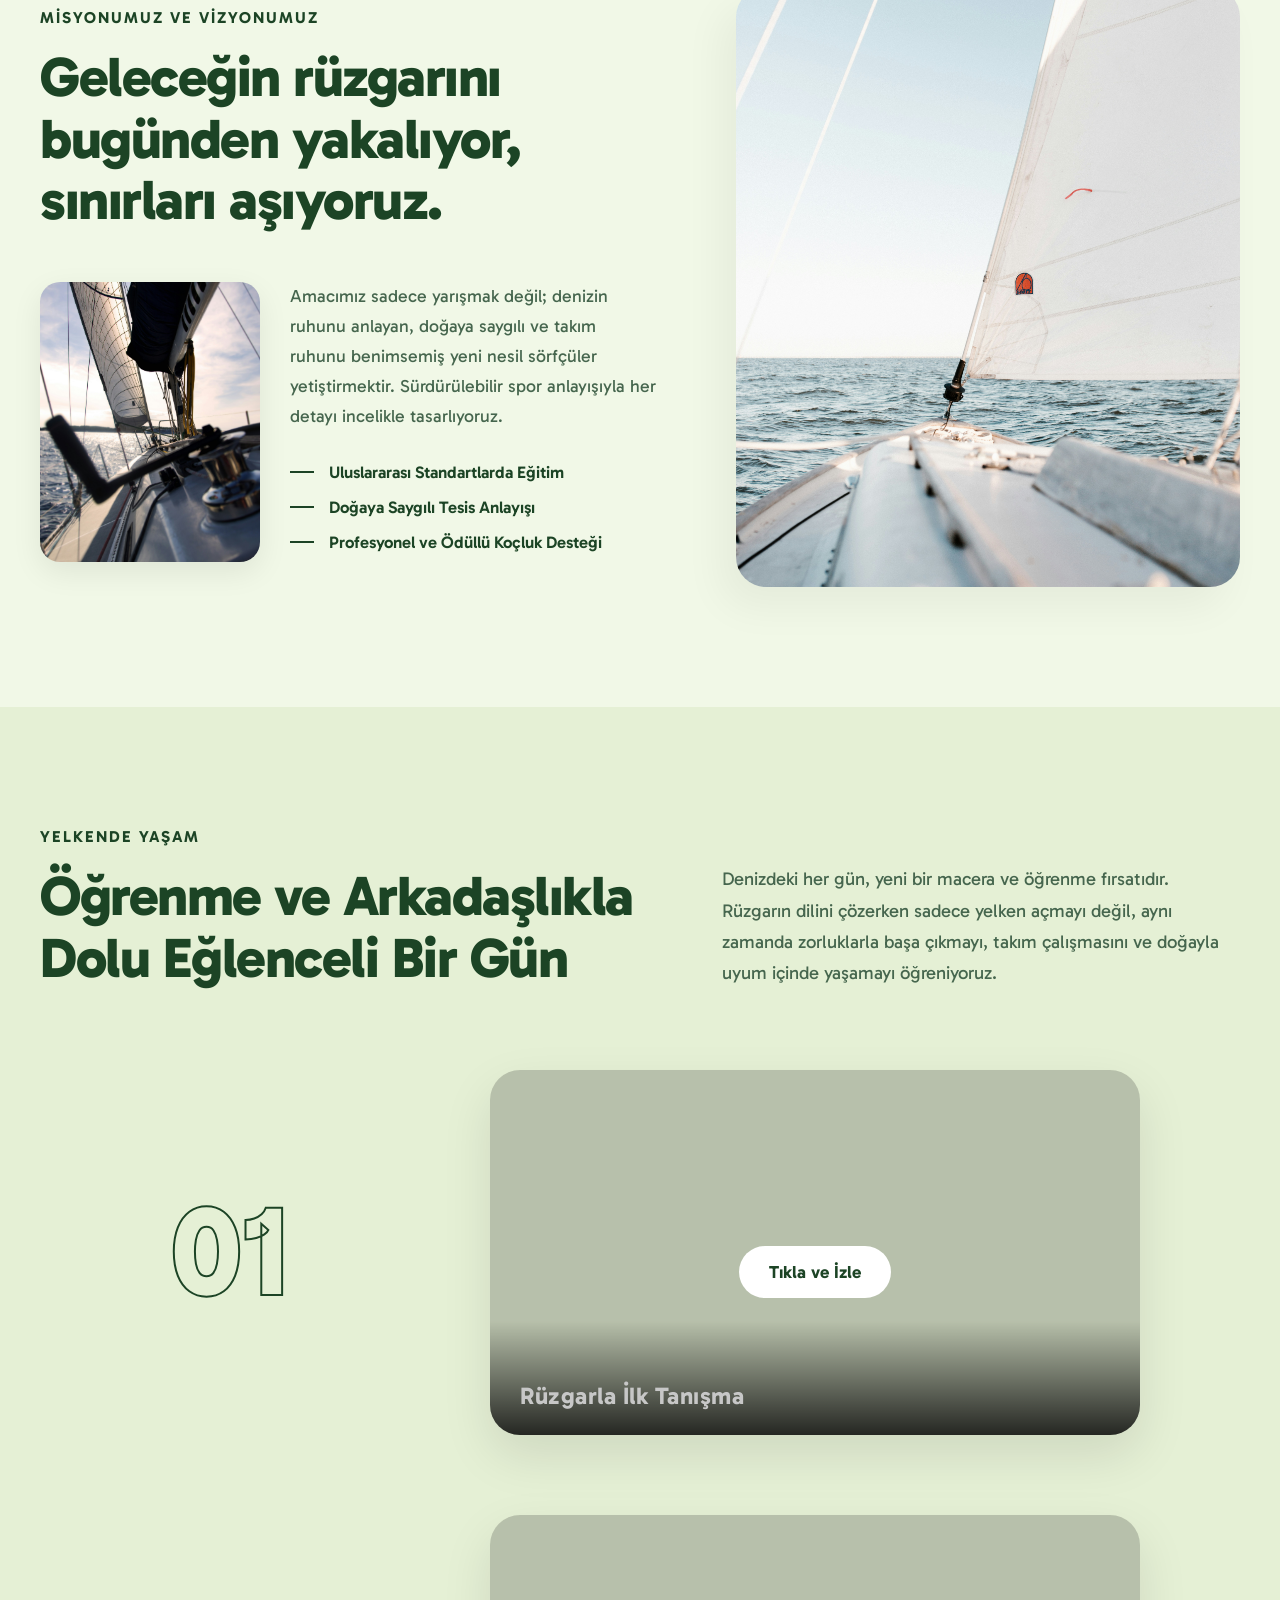
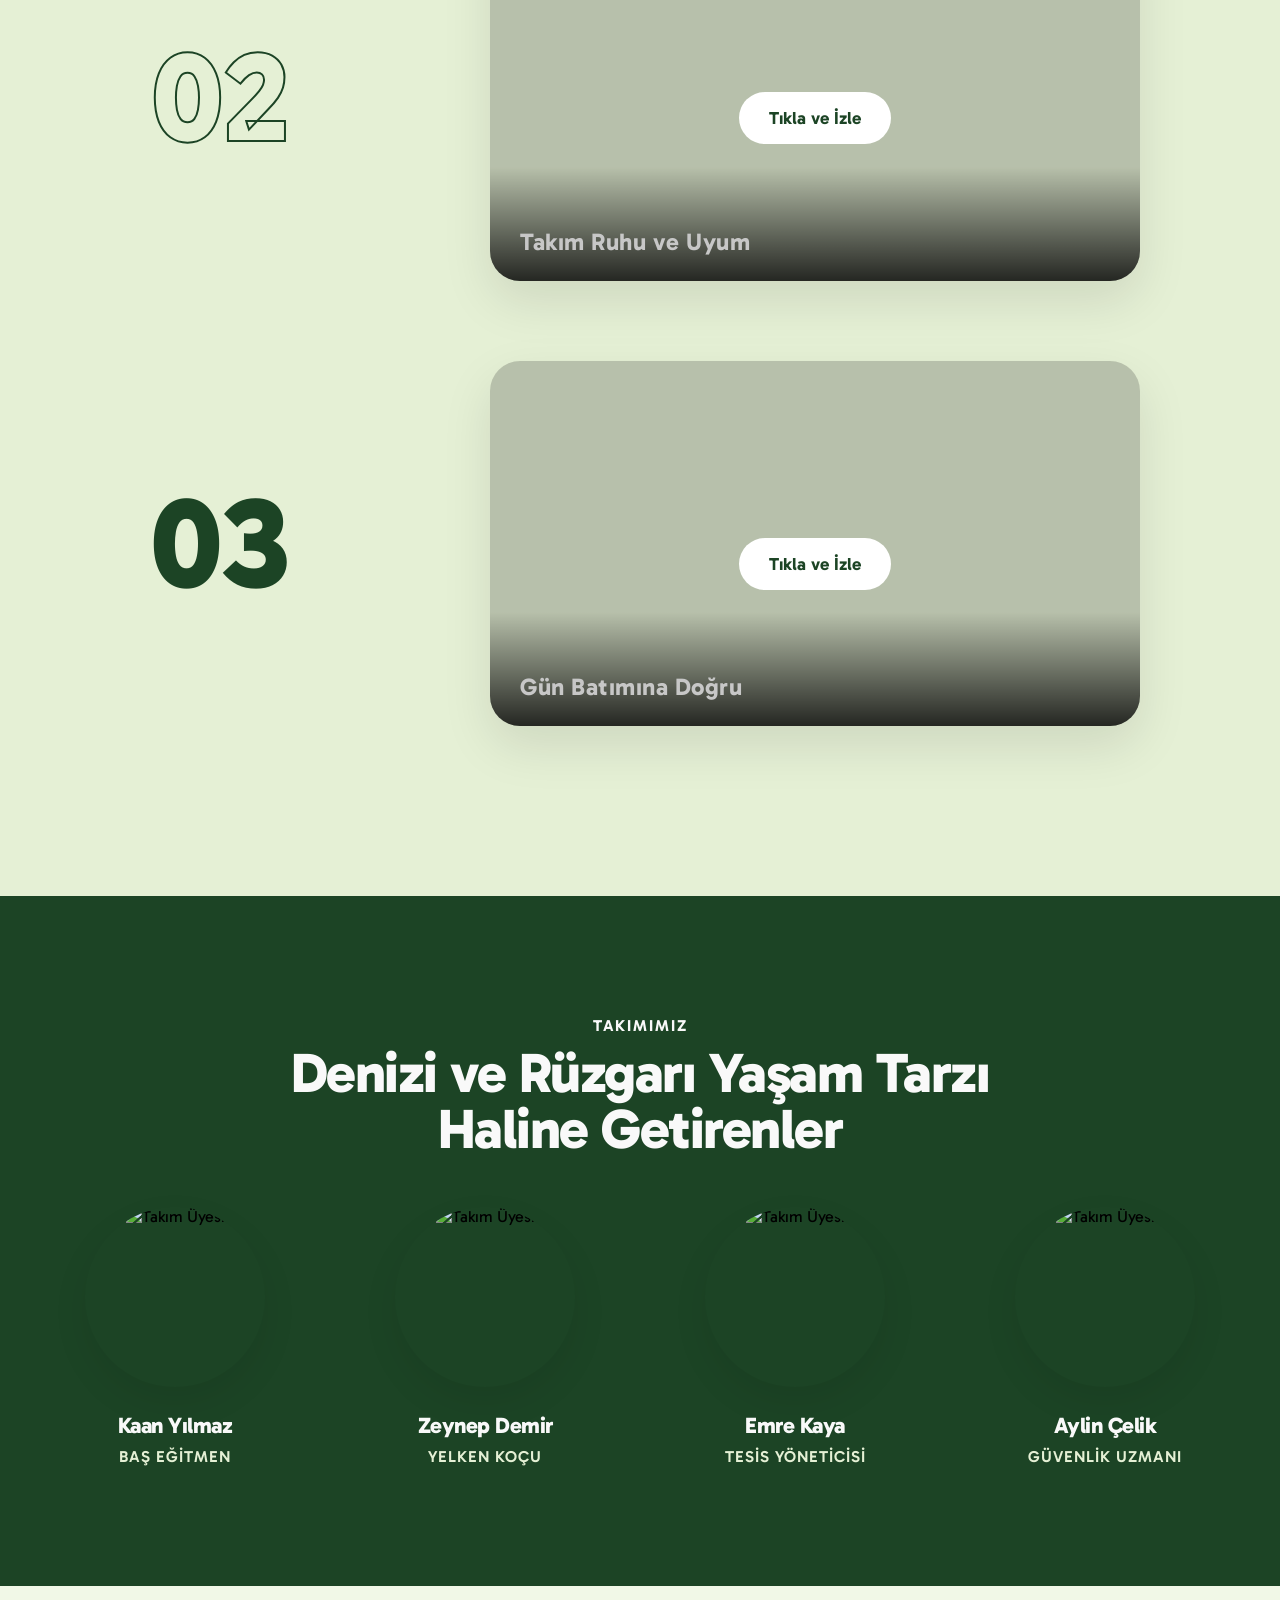
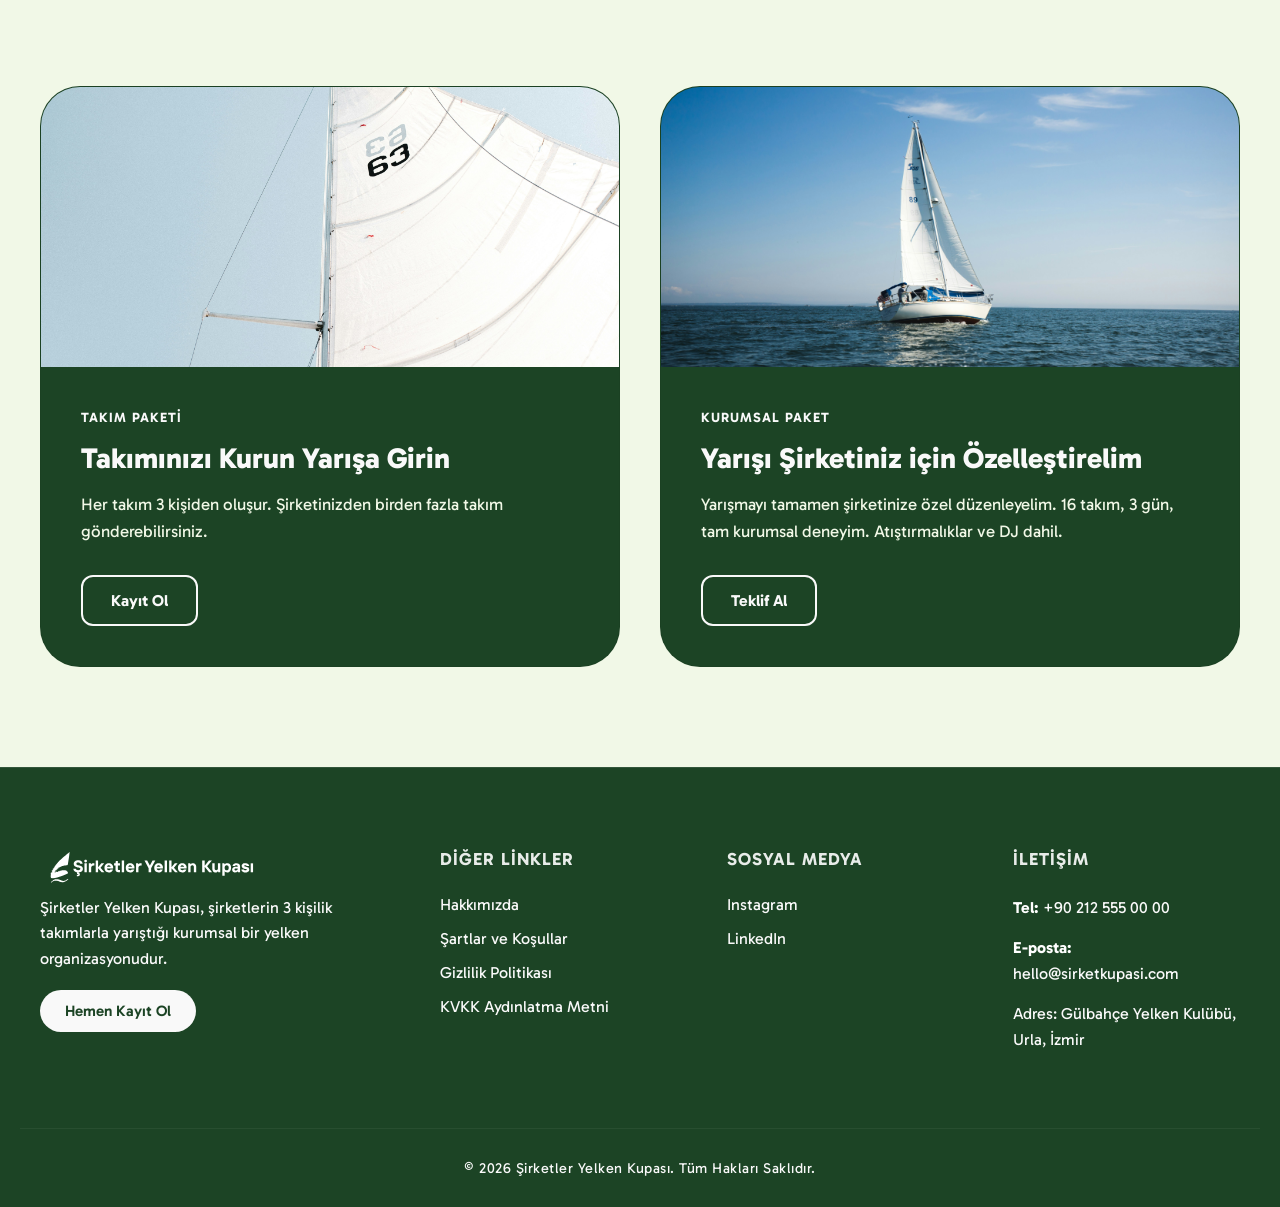
==== commit b5a84a2d: "İletisim form yerinde düzenlemeler yapıldı ve ekleme işlemleri gerçekleştirildi." ====
--- a/about.html
+++ b/about.html
@@ -297,6 +297,8 @@
     <script defer src="js/timeline.js"></script>
     <script defer src="js/facility-slider.js"></script>
     <script defer src="js/video.js"></script>
+    <script defer src="js/countdown.js"></script>
+    <script defer src="js/modals.js"></script>
 </body>
 
 </html>
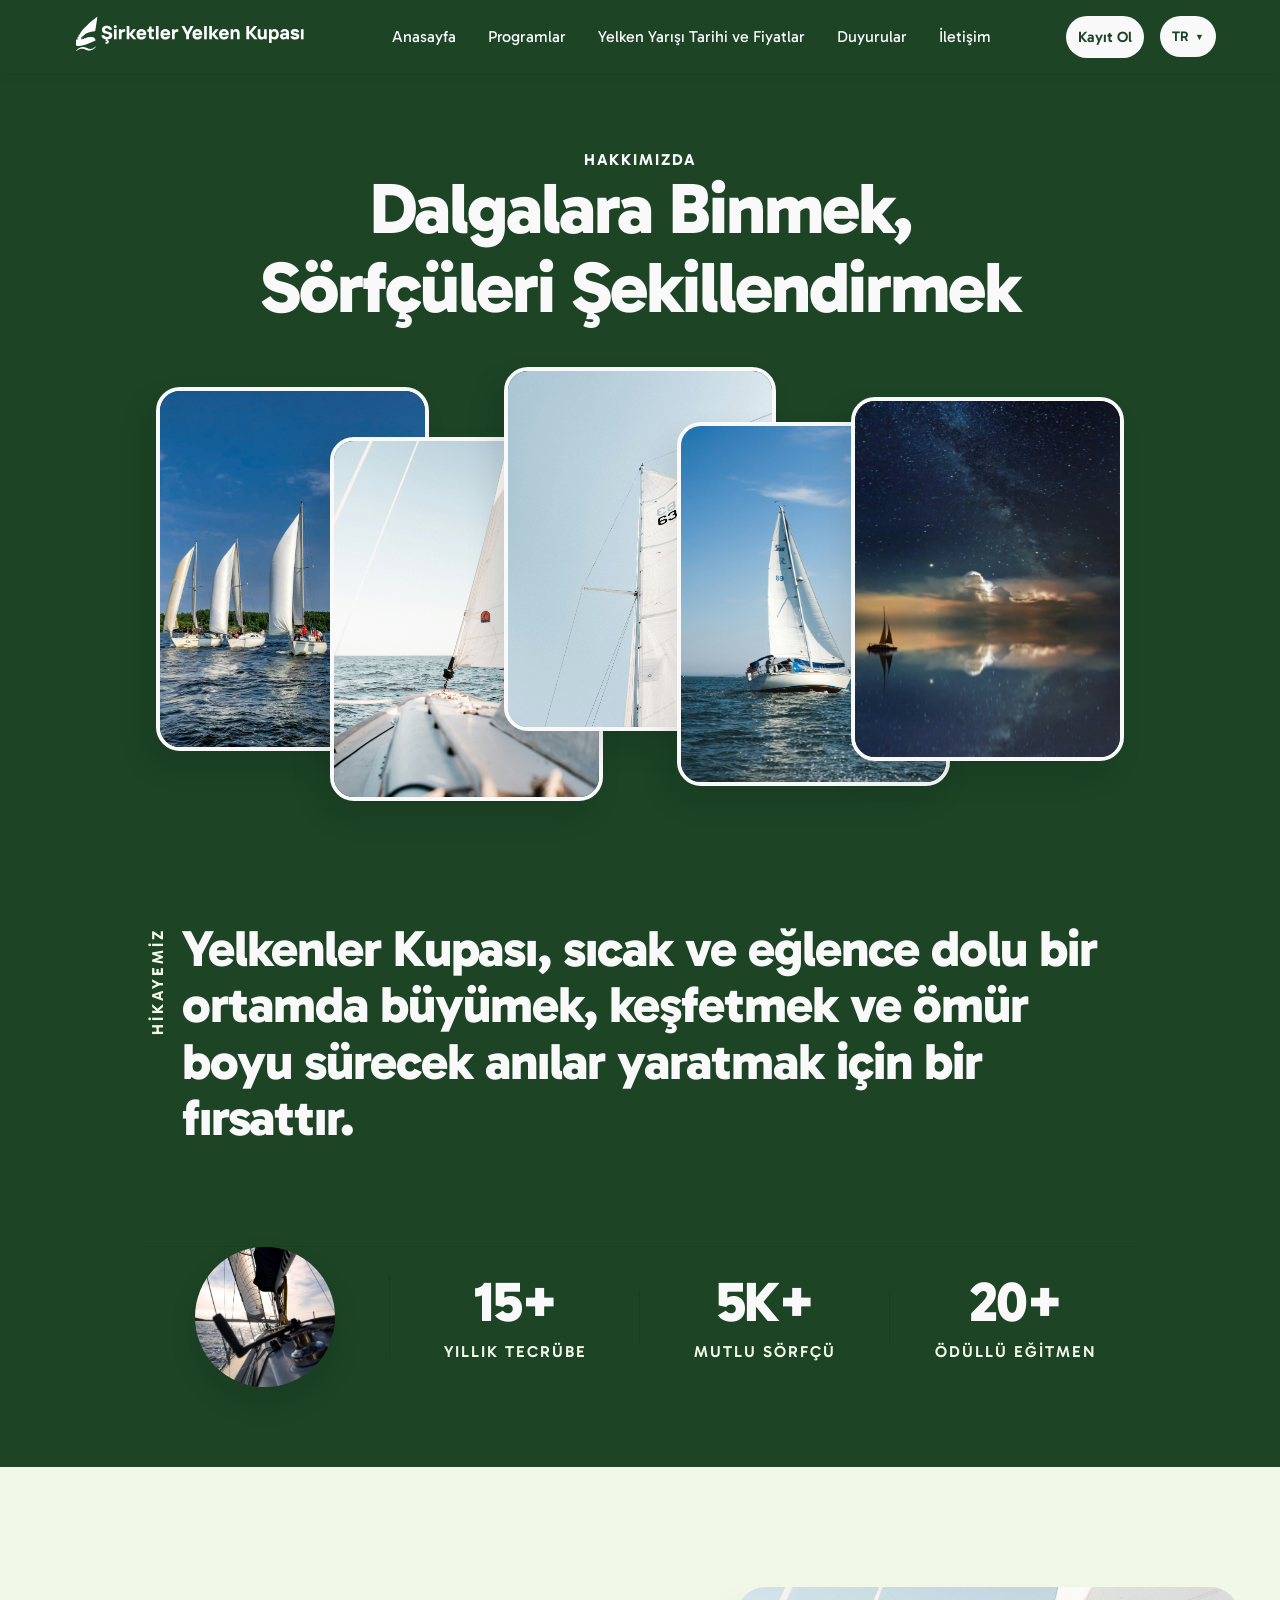
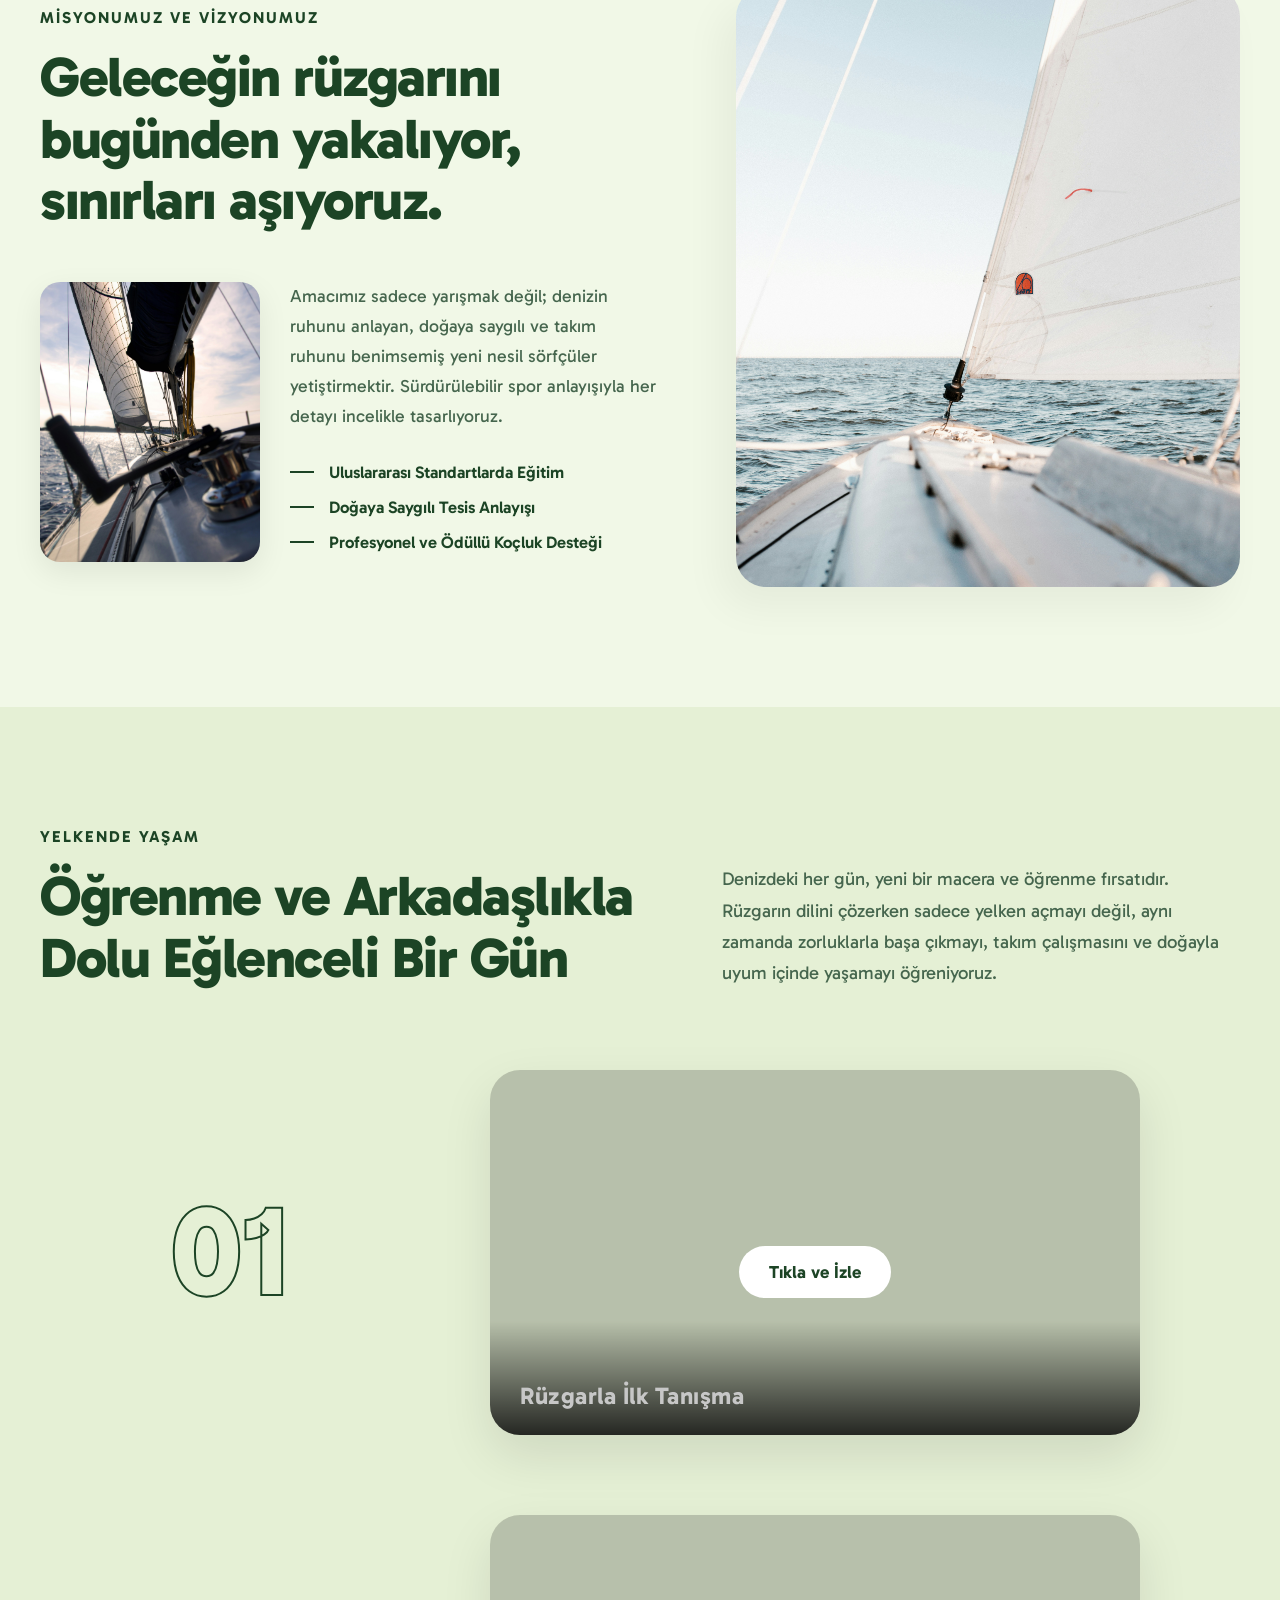
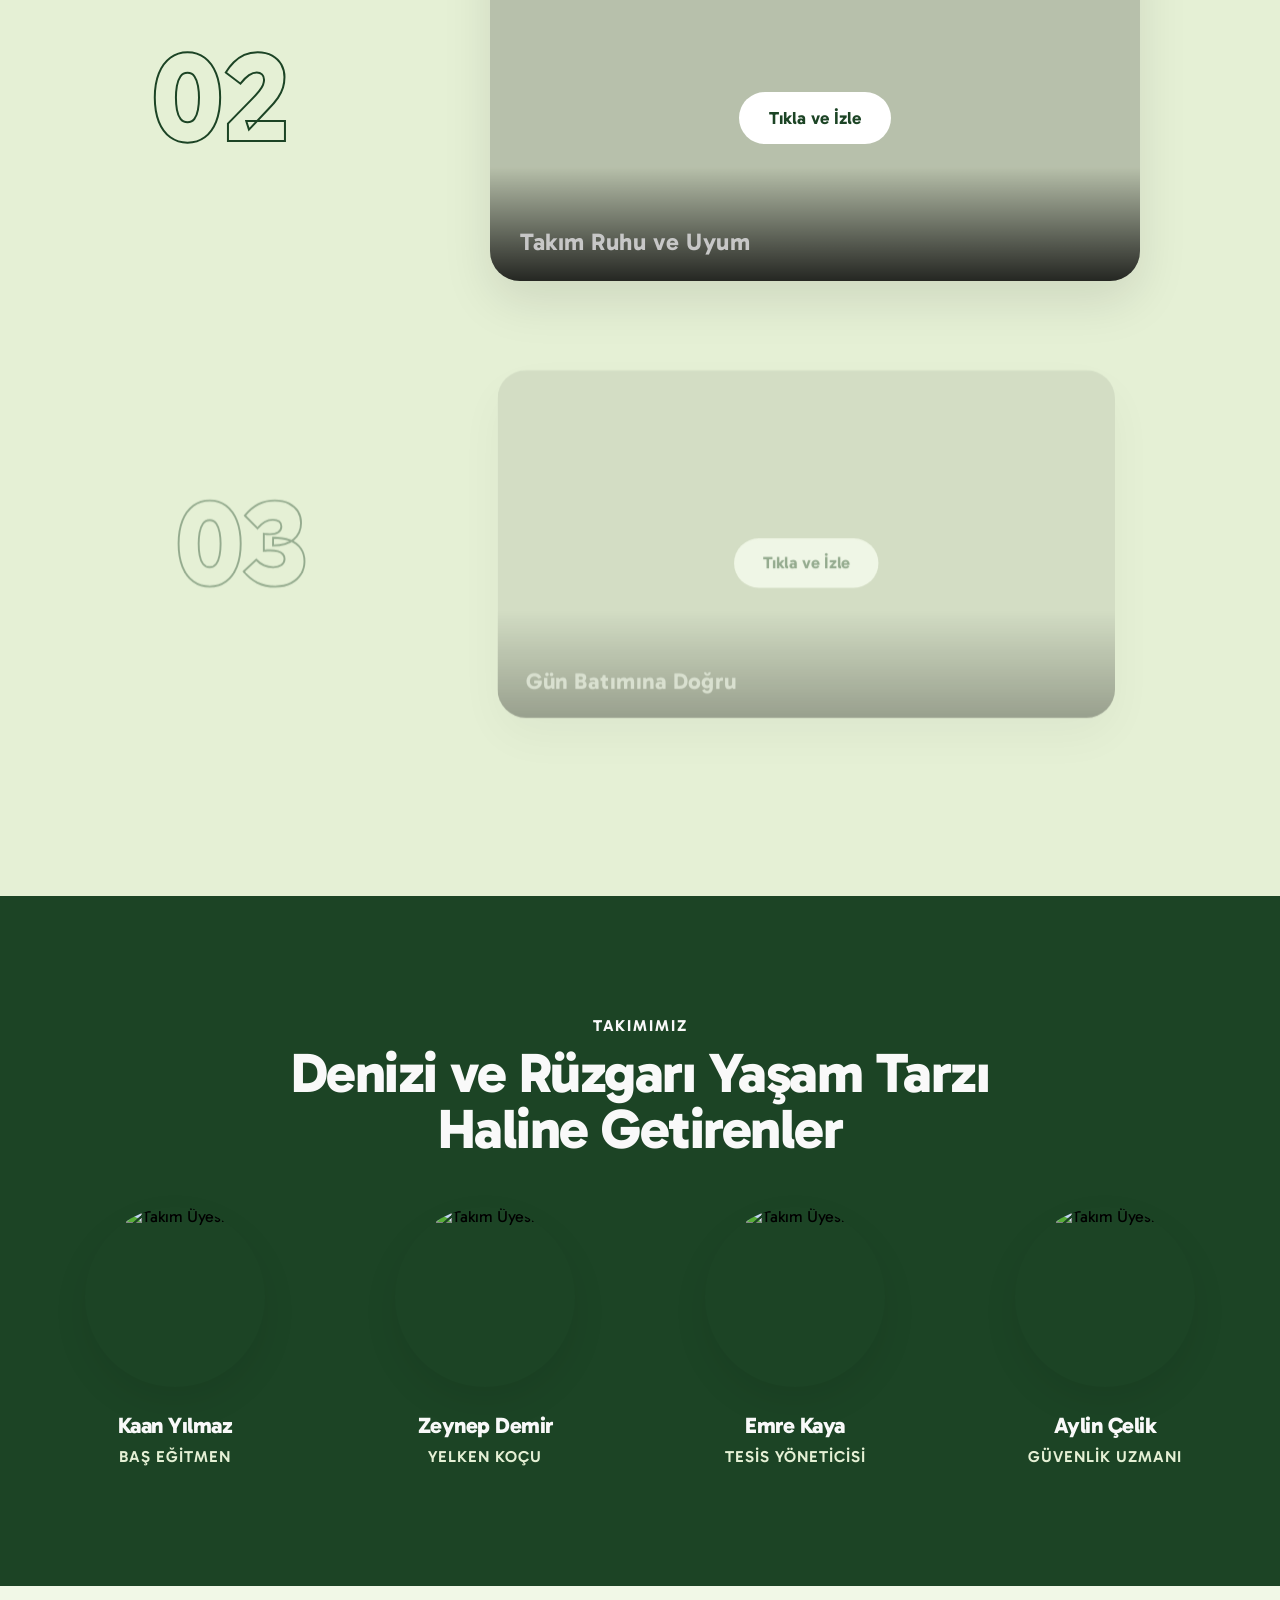
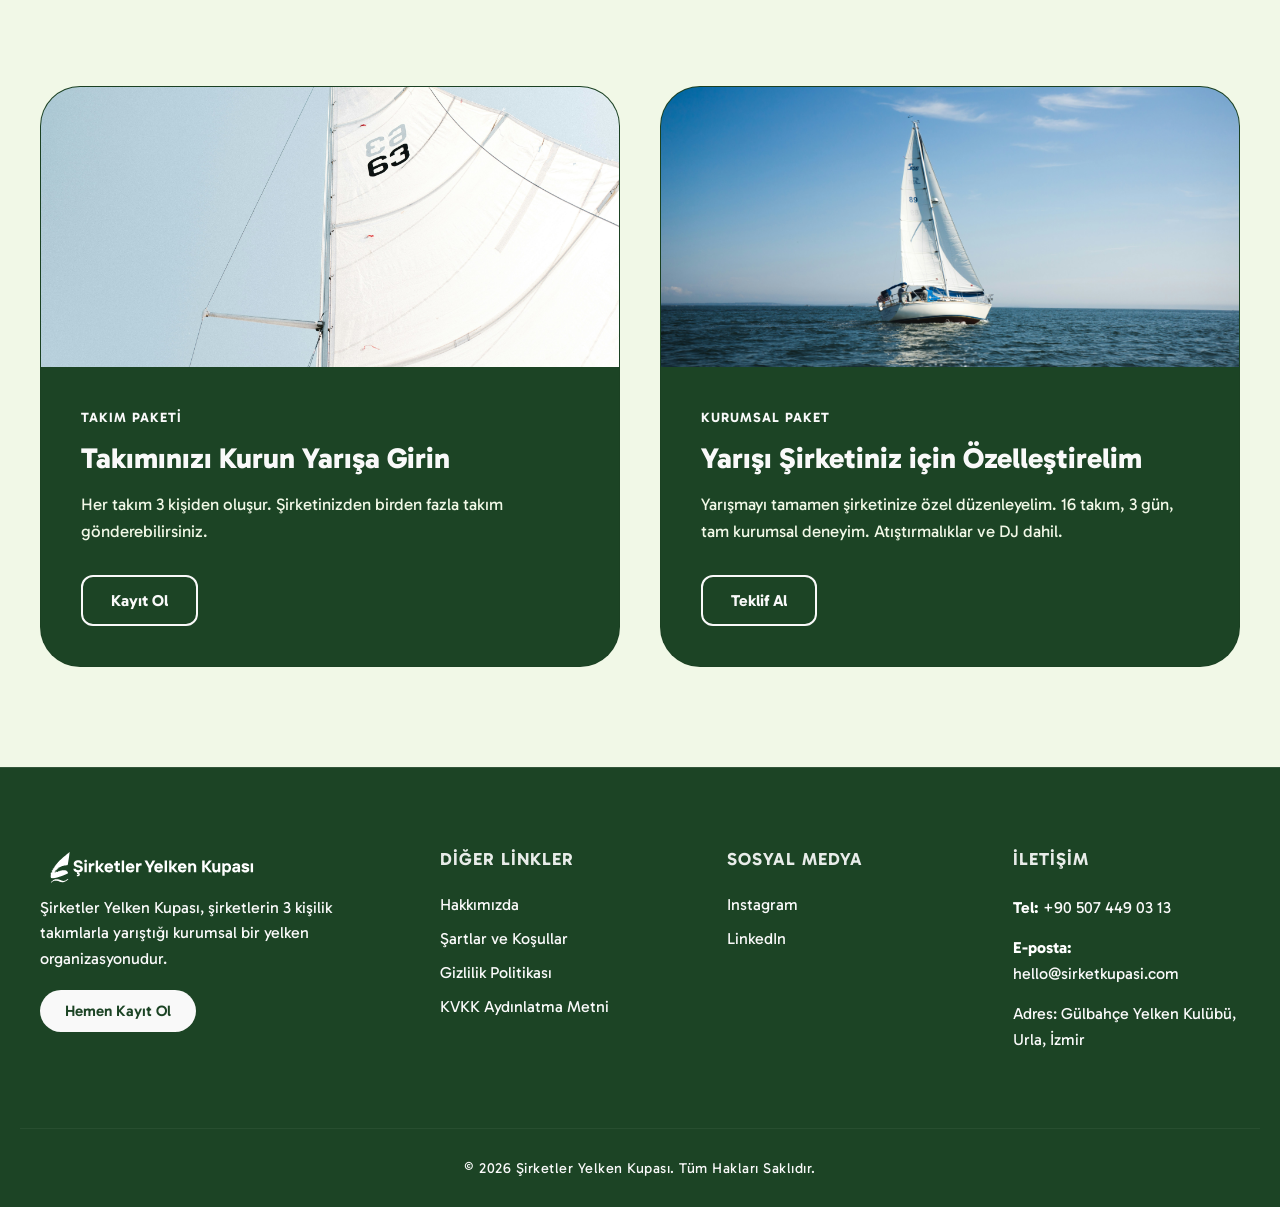
==== commit 8d53b679: "Buglar düzeltildi ve veriler değiştirildi." ====
--- a/about.html
+++ b/about.html
@@ -279,7 +279,7 @@
             <div class="footer-col footer-contact">
                 <h4 data-i18n="footer_contact_title">İletişim</h4>
                 <div class="contact-info">
-                    <p><strong data-i18n="footer_tel">Tel:</strong> +90 212 555 00 00</p>
+                    <p><strong data-i18n="footer_tel">Tel:</strong> +90 507 449 03 13</p>
                     <p><strong data-i18n="footer_email">E-posta:</strong> hello@sirketkupasi.com</p>
                     <p data-i18n="footer_address"><strong>Adres:</strong> Gülbahçe Yelken Kulübü, Urla, İzmir</p>
                 </div>
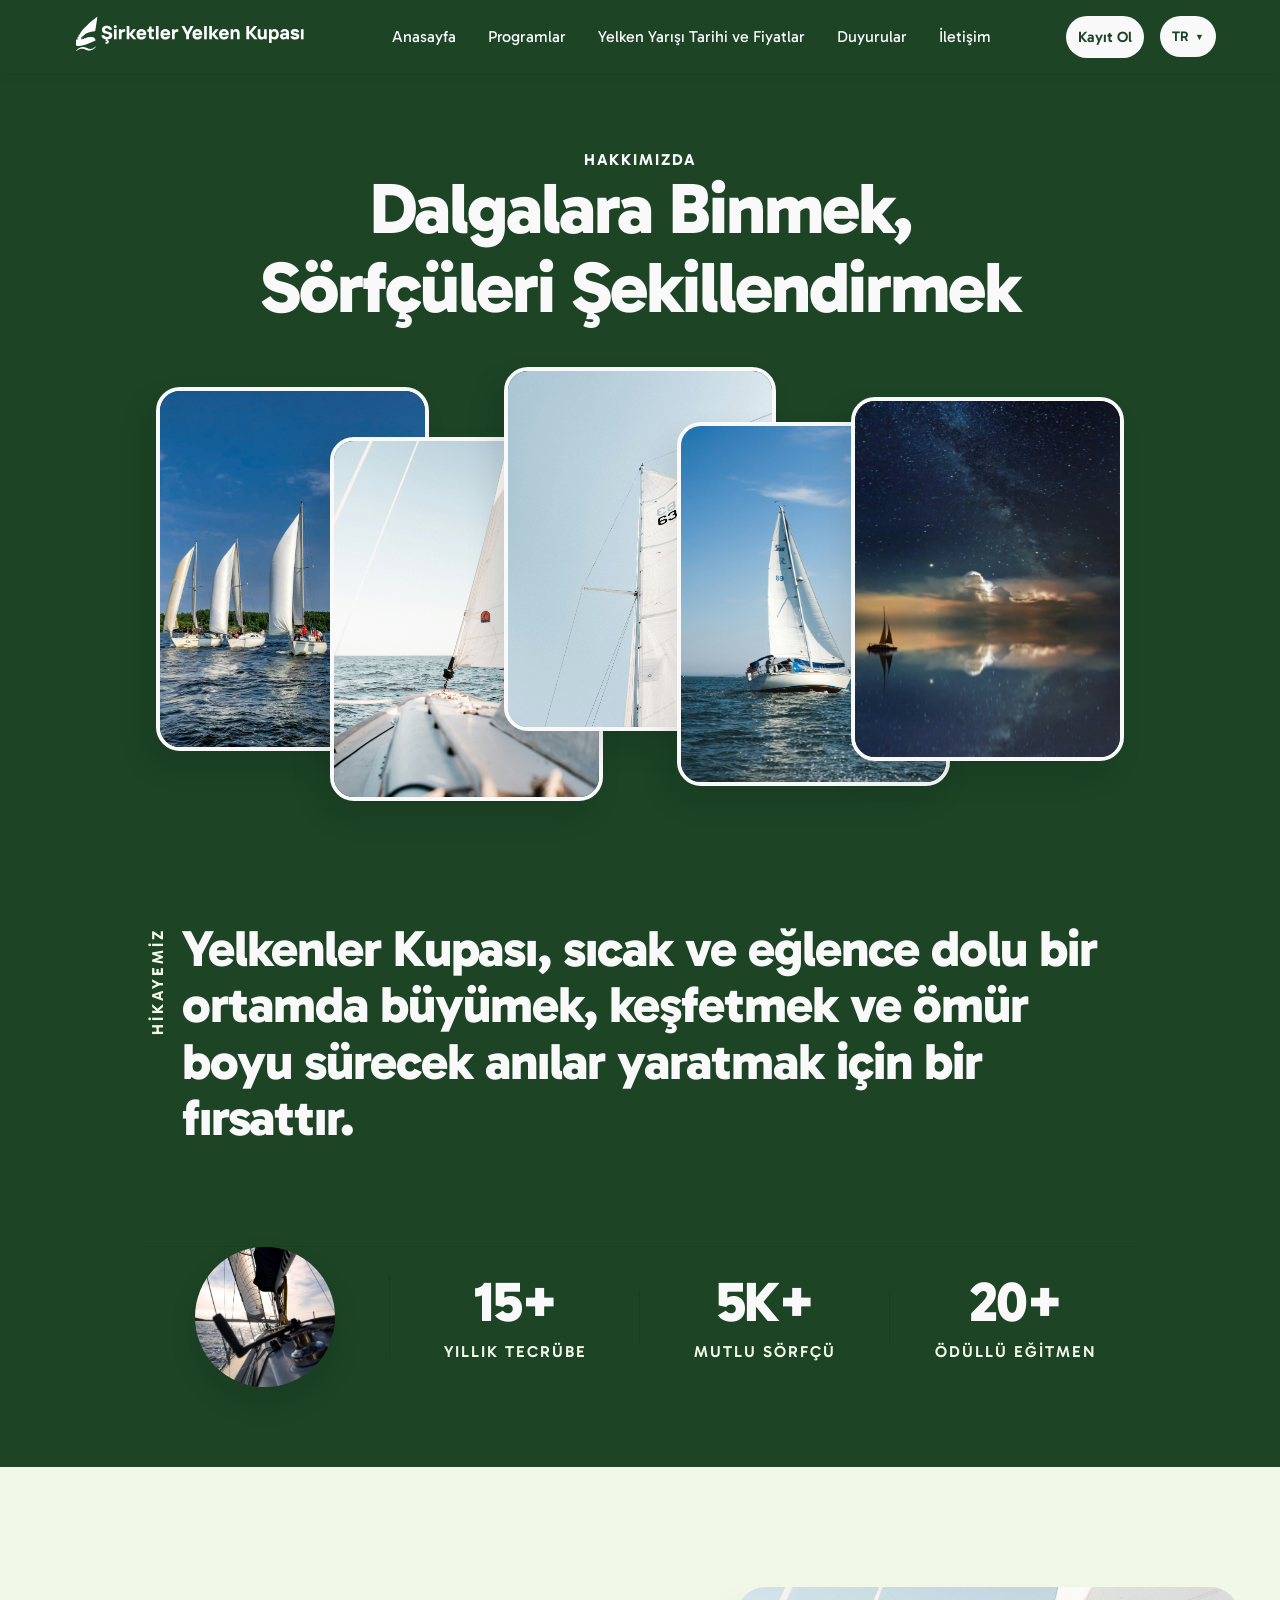
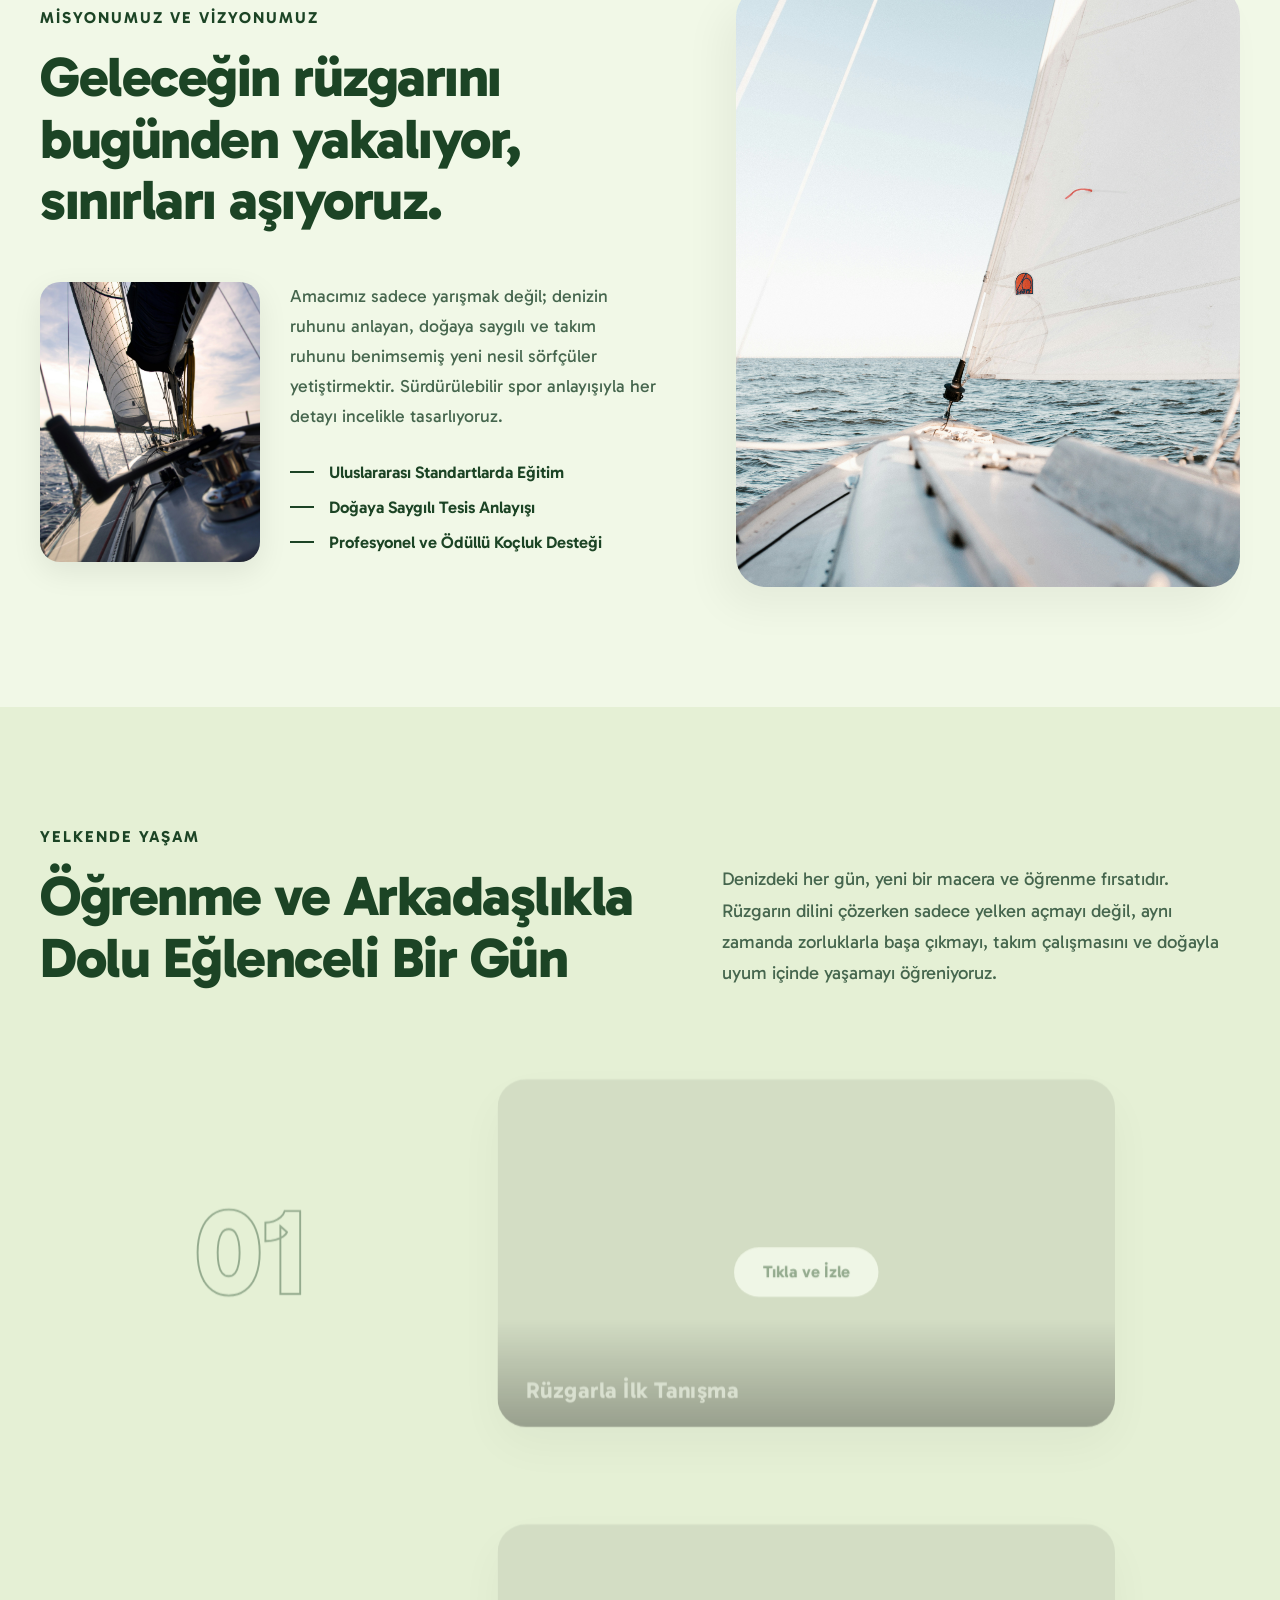
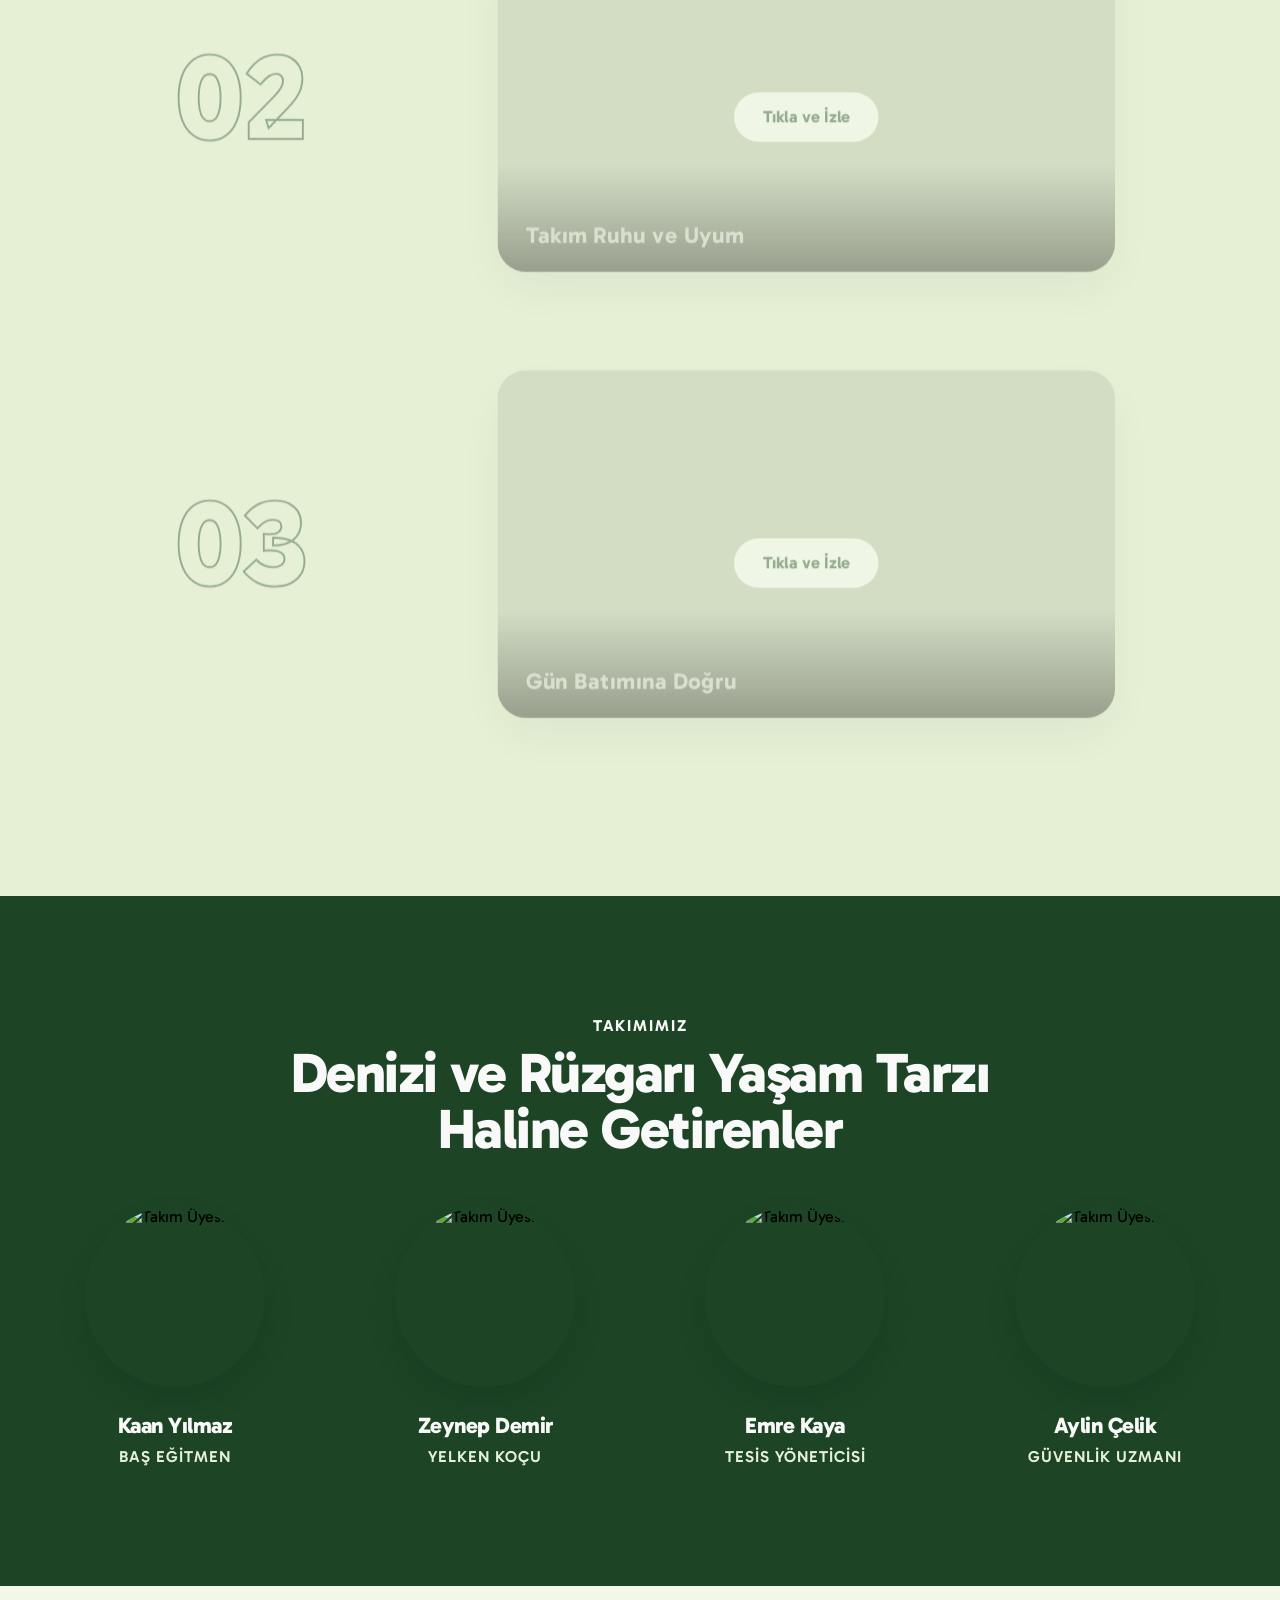
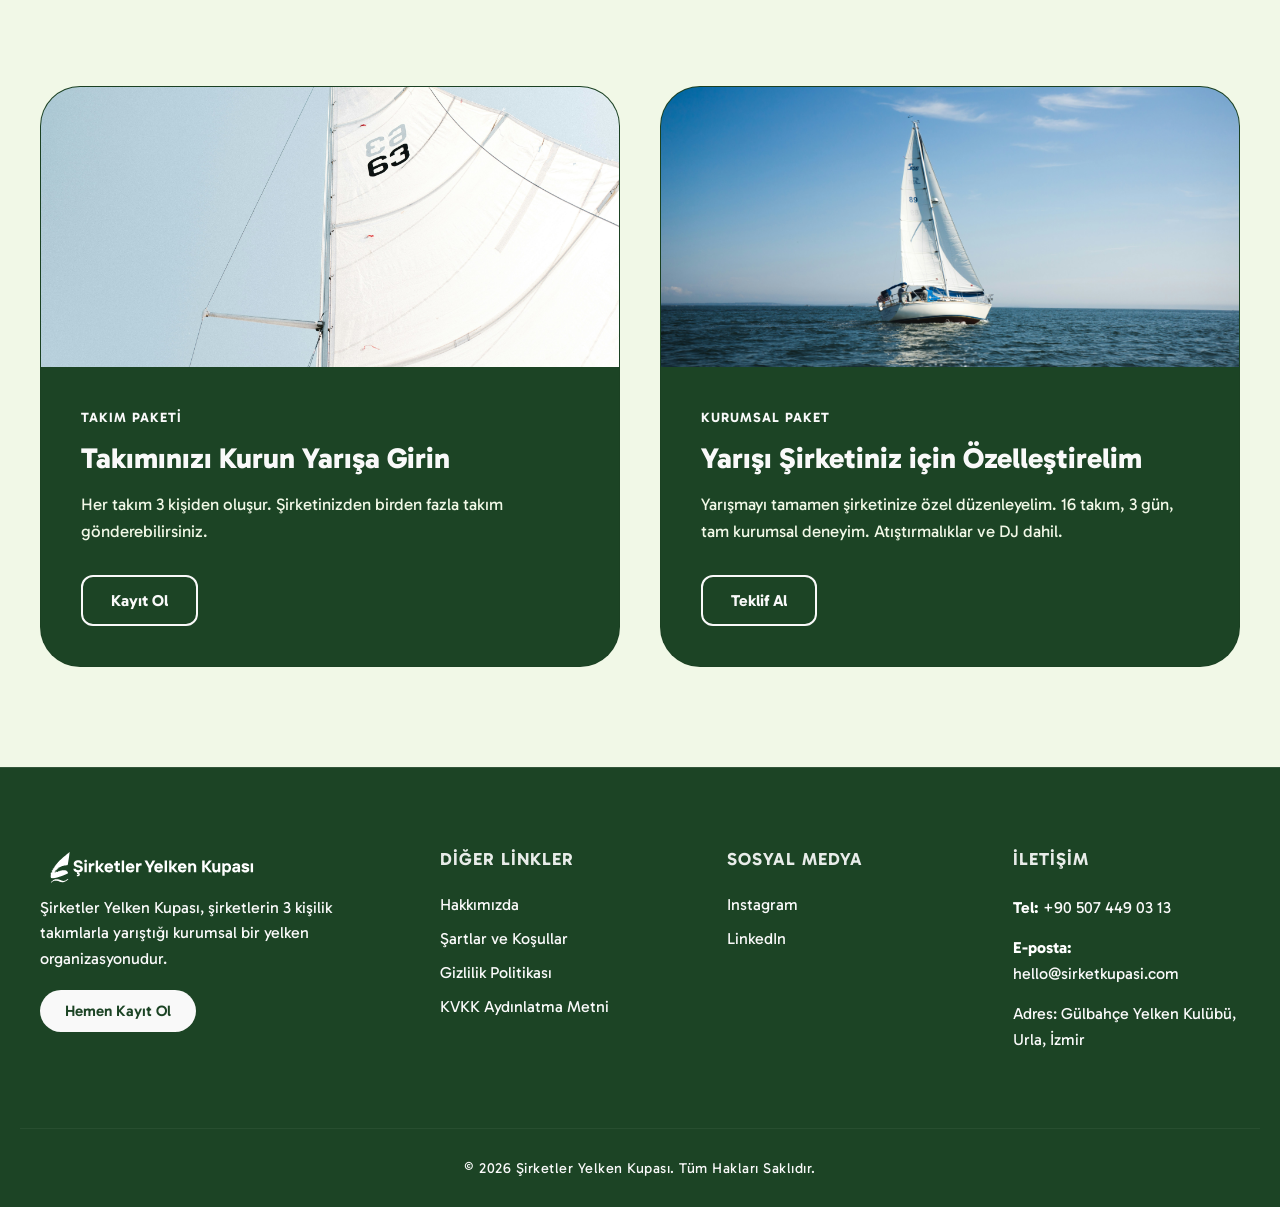
==== commit b0d7a790: "Safari tarayıcısında linkler düzeltildi ve SERO tarafında geliştirmeler yapıldı." ====
--- a/about.html
+++ b/about.html
@@ -3,8 +3,29 @@
 
 <head>
     <meta charset="UTF-8">
-    <meta name="viewport" content="width=device-width, initial-scale=1.0">
+    <meta name="viewport" content="width=device-width, initial-scale=1.0, viewport-fit=cover">
+    <meta name="theme-color" content="#1c4425">
     <title data-i18n="about_page_title">Yelken Kupası | Hakkımızda</title>
+
+    <!-- Temel Arama Motoru Açıklaması (SEO) -->
+    <meta name="description"
+        content="Şirketler Yelken Kupası'nın vizyonu, amacı ve kurumsal yelken organizasyonumuz hakkında detaylı bilgi edinin. Kurum içi iletişimi yelken sporuyla güçlendiriyoruz.">
+
+    <!-- Open Graph (WhatsApp, LinkedIn, Facebook, Instagram DM vs. için) -->
+    <meta property="og:type" content="website">
+    <meta property="og:url" content="https://www.sirketkupasi.com/about.html"> <!-- Sayfanın tam linki -->
+    <meta property="og:title" content="Hakkımızda | Yelken Kupası">
+    <meta property="og:description"
+        content="Şirketler Yelken Kupası'nın vizyonu, amacı ve kurumsal yelken organizasyonumuz hakkında detaylı bilgi edinin. Kurum içi iletişimi yelken sporuyla güçlendiriyoruz.">
+    <meta property="og:image" content="https://www.sirketkupasi.com/image/logotab.jpg">
+
+    <!-- Twitter (X) Card Meta Etiketleri -->
+    <meta name="twitter:card" content="summary_large_image">
+    <meta name="twitter:url" content="https://www.sirketkupasi.com/about.html">
+    <meta name="twitter:title" content="Hakkımızda | Yelken Kupası">
+    <meta name="twitter:description"
+        content="Şirketler Yelken Kupası'nın vizyonu, amacı ve kurumsal yelken organizasyonumuz hakkında detaylı bilgi edinin. Kurum içi iletişimi yelken sporuyla güçlendiriyoruz.">
+    <meta name="twitter:image" content="https://www.sirketkupasi.com/image/logotab.jpg">
     <link rel="stylesheet" href="css/global.css">
     <link rel="stylesheet" href="css/about.css">
     <link rel="icon" type="image/x-icon" href="image/logotab.ico">
@@ -40,7 +61,7 @@
             </nav>
 
             <div class="header-actions">
-                <a href="#register" class="btn-primary" data-i18n="btn_register">Kayıt Ol</a>
+                <a href="contact.html#register" class="btn-primary" data-i18n="btn_register">Kayıt Ol</a>
 
                 <div class="lang-dropdown">
                     <button class="lang-btn" aria-haspopup="true" aria-expanded="false" id="current-lang-btn">
@@ -230,7 +251,7 @@
                         <h3 data-i18n="pkg1_title">Takımınızı Kurun Yarışa Girin</h3>
                         <p data-i18n="pkg1_desc">Her takım 3 kişiden oluşur. Şirketinizden birden fazla takım
                             gönderebilirsiniz.</p>
-                        <a href="#" class="btn-outline" data-i18n="btn_register_5">Kayıt Ol</a>
+                        <a href="contact.html#register" class="btn-outline" data-i18n="btn_register_5">Kayıt Ol</a>
                     </div>
                 </div>
                 <div class="package-card">
@@ -240,27 +261,28 @@
                         <h3 data-i18n="pkg2_title">Yarışı Şirketiniz için Özelleştirelim</h3>
                         <p data-i18n="pkg2_desc">Yarışmayı tamamen şirketinize özel düzenleyelim. 16 takım, 3 gün, tam
                             kurumsal deneyim. Atıştırmalıklar ve DJ dahil.</p>
-                        <a href="#" class="btn-outline" data-i18n="pkg2_btn">Teklif Al</a>
-                    </div>
-                </div>
-            </div>
-        </div>
-    </section>
-
-   <footer class="site-footer">
+                        <a href="contact.html#register" class="btn-outline" data-i18n="pkg2_btn">Teklif Al</a>
+                    </div>
+                </div>
+            </div>
+        </div>
+    </section>
+
+    <footer class="site-footer">
         <div class="footer-container">
             <div class="footer-col footer-about">
                 <div class="footer-logo"><img src="image/logodesktop.svg" alt="Yelken Kupası"></div>
                 <p data-i18n="footer_desc">Şirketler Yelken Kupası, şirketlerin 3 kişilik takımlarla yarıştığı kurumsal
                     bir yelken organizasyonudur.</p>
-                <a href="#register" class="btn-primary" data-i18n="btn_register_6">Hemen Kayıt Ol</a>
+                <a href="contact.html#register" class="btn-primary" data-i18n="btn_register_6">Hemen Kayıt Ol</a>
             </div>
 
             <div class="footer-col footer-links">
                 <h4 data-i18n="footer_links_title">Diğer Linkler</h4>
                 <ul>
                     <li><a href="about.html" data-i18n="nav_about_footer">Hakkımızda</a></li>
-                    <li><a href="terms-conditions.html" data-i18n="nav_termsconditions_footer">Şartlar ve Koşullar</a></li>
+                    <li><a href="terms-conditions.html" data-i18n="nav_termsconditions_footer">Şartlar ve Koşullar</a>
+                    </li>
                     <li><a href="privacy-policy.html" data-i18n="nav_privacypoliciy_footer">Gizlilik Politikası</a></li>
                     <li><a href="KVKK.html" data-i18n="nav_kvkk_footer">KVKK Aydınlatma Metni</a></li>
                 </ul>
@@ -279,7 +301,8 @@
             <div class="footer-col footer-contact">
                 <h4 data-i18n="footer_contact_title">İletişim</h4>
                 <div class="contact-info">
-                    <p><strong data-i18n="footer_tel">Tel:</strong> +90 507 449 03 13</p>
+                    <p><strong data-i18n="footer_tel">Tel:</strong> <a href="tel:+905074490313">+90 507 449 03 13</a>
+                    </p>
                     <p><strong data-i18n="footer_email">E-posta:</strong> hello@sirketkupasi.com</p>
                     <p data-i18n="footer_address"><strong>Adres:</strong> Gülbahçe Yelken Kulübü, Urla, İzmir</p>
                 </div>
--- a/css/global.css
+++ b/css/global.css
@@ -4,6 +4,14 @@
   padding: 0;
   box-sizing: border-box;
   font-family: "Gabarito", sans-serif;
+}
+
+html {
+  scroll-behavior: smooth;
+}
+
+body {
+  background-color: #1c4425;
 }
 
 .site-header {
@@ -327,14 +335,28 @@
 .site-footer .footer-social .social-icons a:hover {
   color: #ff5c00;
 }
-.site-footer .footer-contact .contact-info p {
+.site-footer .contact-info p {
   font-size: 1rem;
   color: #f9f9f9;
   line-height: 1.6;
   margin-bottom: 15px;
 }
-.site-footer .footer-contact .contact-info p strong {
+.site-footer .contact-info p strong {
   color: #fff;
+}
+.site-footer .contact-info p a {
+  color: #f9f9f9;
+  text-decoration: none;
+  transition: all 0.3s cubic-bezier(0.4, 0, 0.2, 1);
+}
+@media screen and (min-width: 992px) {
+  .site-footer .contact-info p a {
+    pointer-events: none;
+    cursor: text;
+  }
+}
+.site-footer .contact-info p a:hover {
+  color: #ff5c00;
 }
 .site-footer .footer-bottom {
   border-top: 1px solid rgba(255, 255, 255, 0.05);
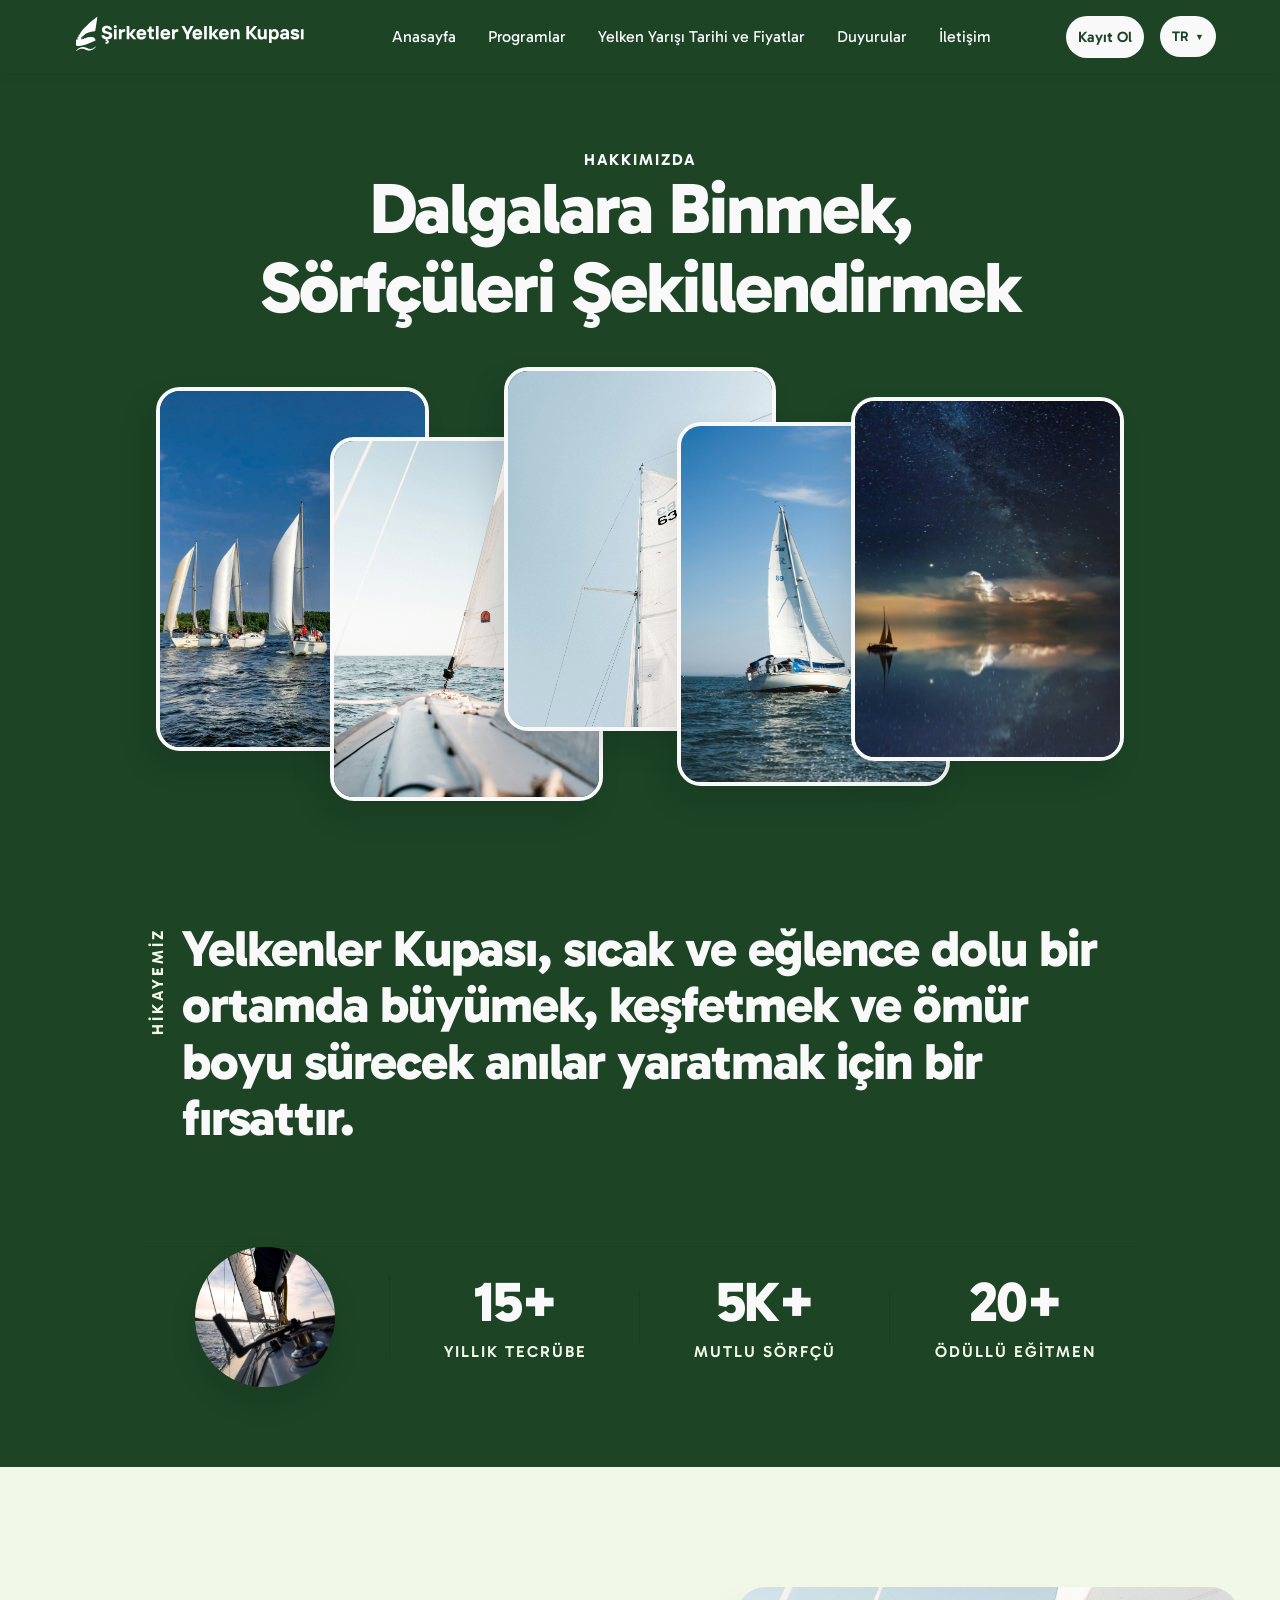
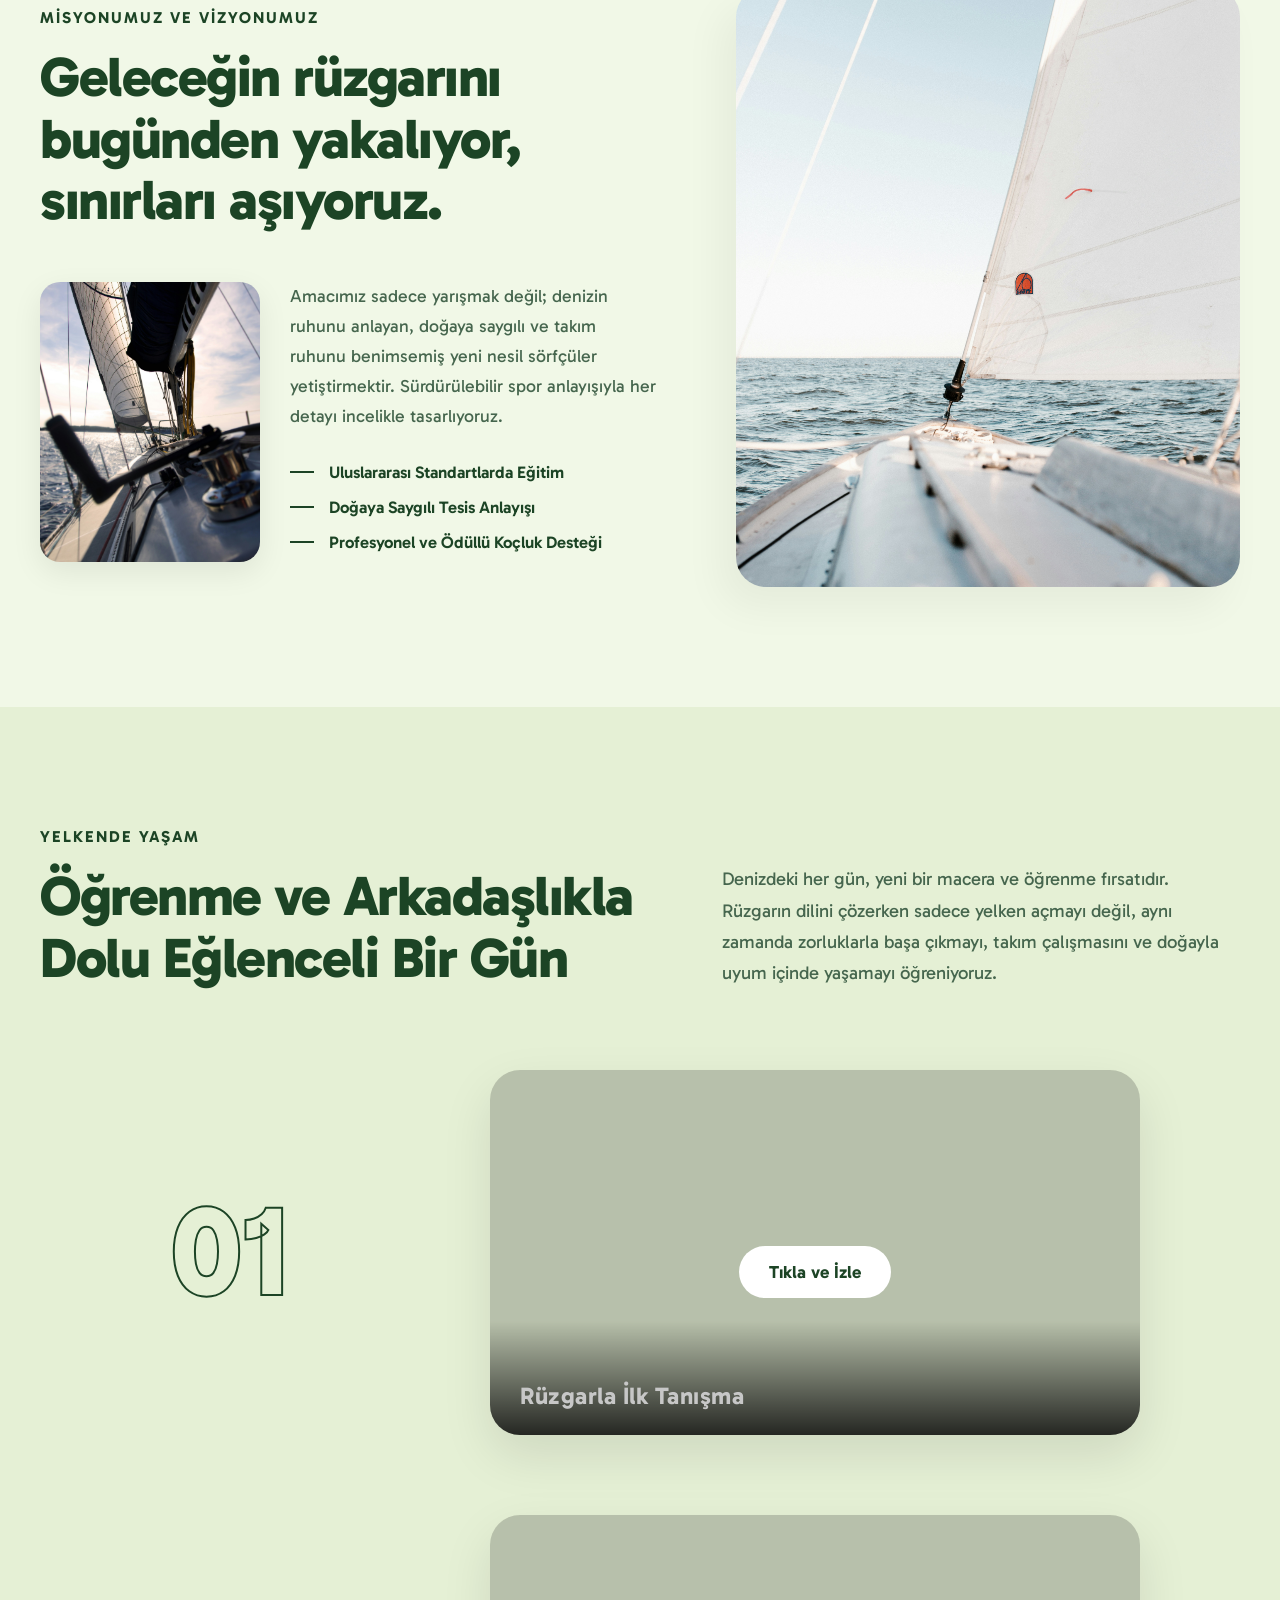
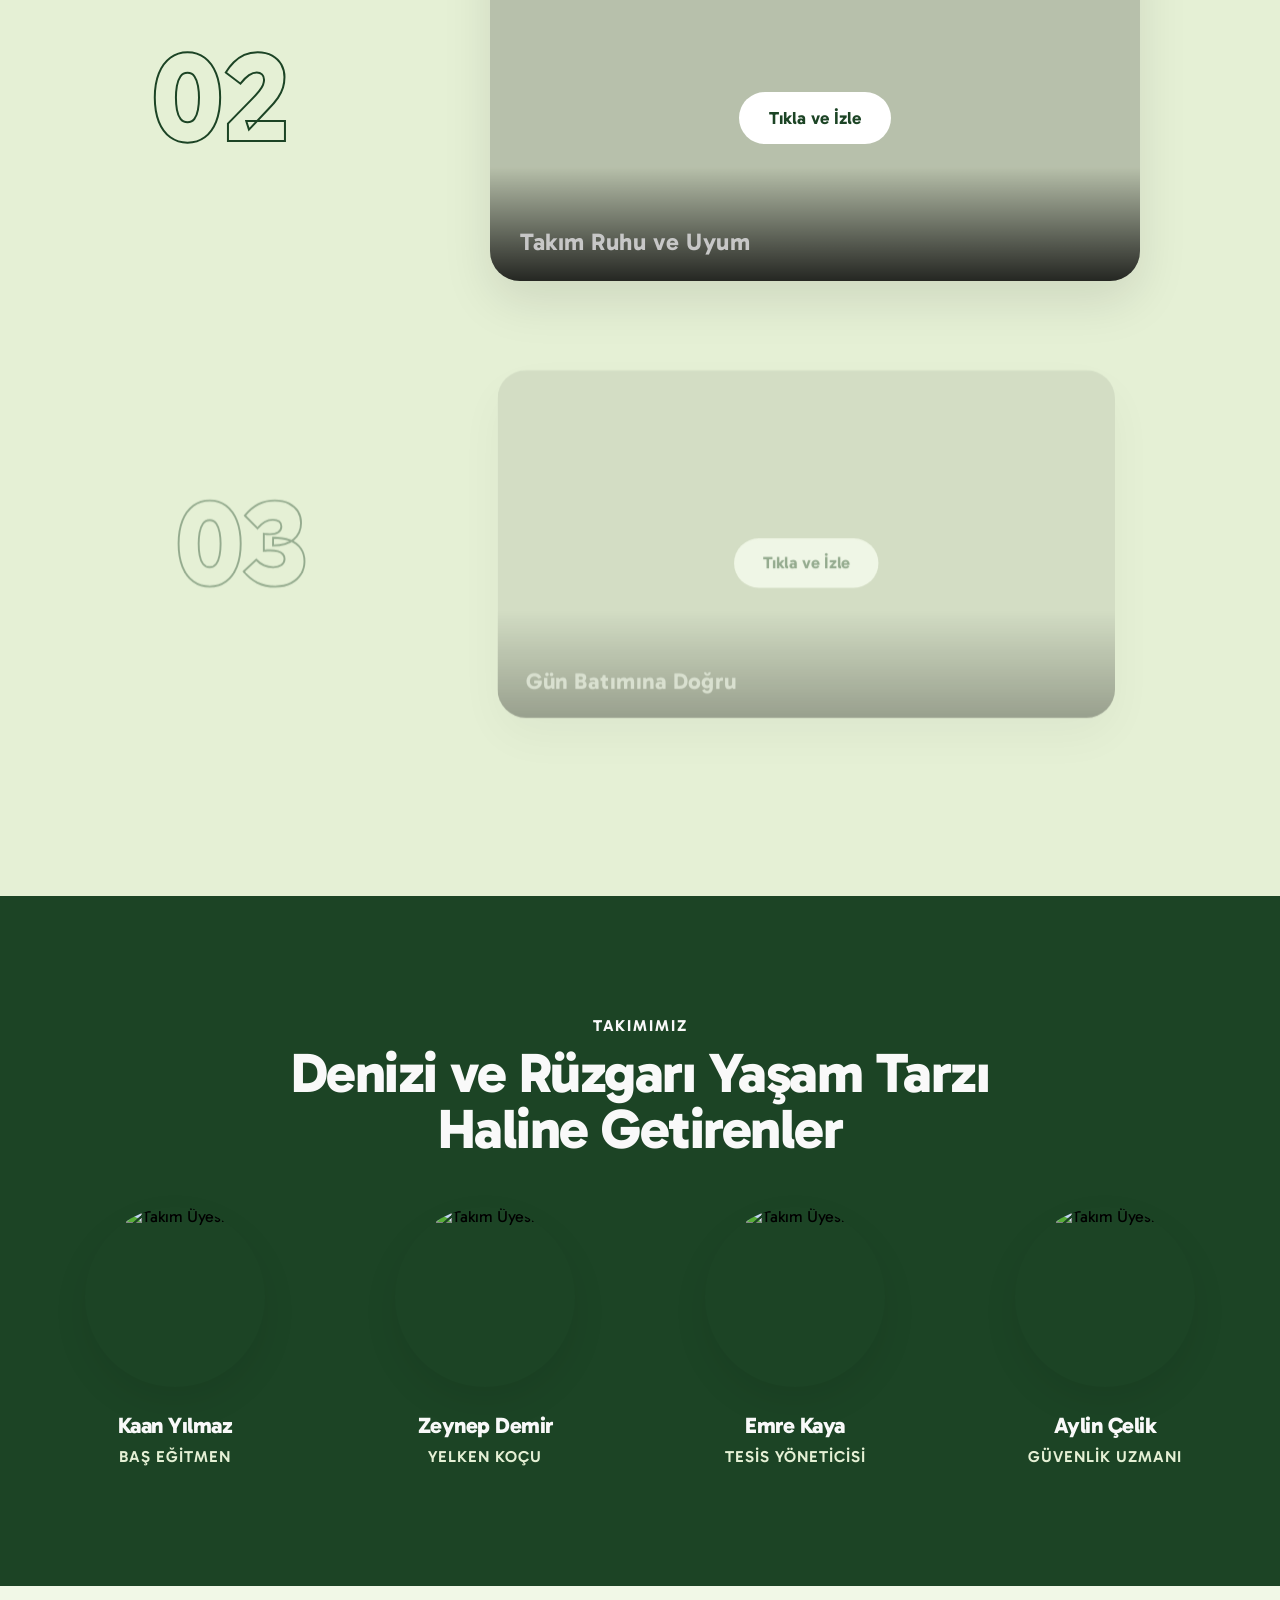
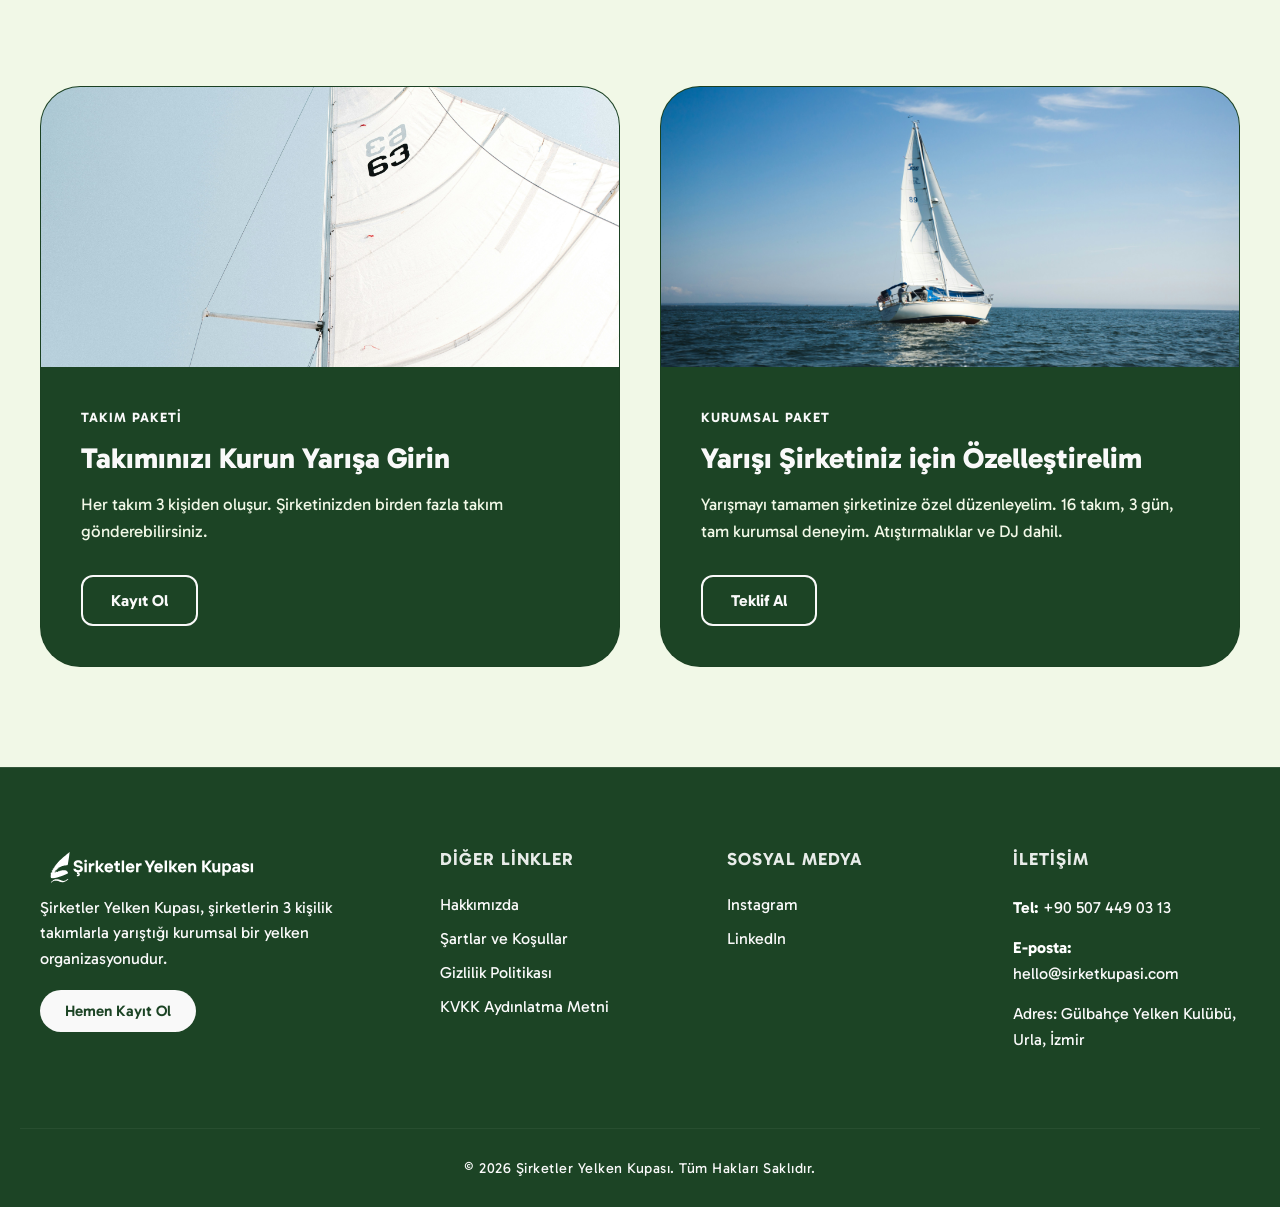
==== commit b6d3a2d4: "Iphone cihaz tarafında düzeltmeler gerçekleşti." ====
--- a/about.html
+++ b/about.html
@@ -5,6 +5,9 @@
     <meta charset="UTF-8">
     <meta name="viewport" content="width=device-width, initial-scale=1.0, viewport-fit=cover">
     <meta name="theme-color" content="#1c4425">
+    <meta name="apple-mobile-web-app-capable" content="yes">
+    <meta name="apple-mobile-web-app-title" content="Yelken Kupası">
+    <meta name="apple-mobile-web-app-status-bar-style" content="#1c4425">
     <title data-i18n="about_page_title">Yelken Kupası | Hakkımızda</title>
 
     <!-- Temel Arama Motoru Açıklaması (SEO) -->
@@ -26,13 +29,16 @@
     <meta name="twitter:description"
         content="Şirketler Yelken Kupası'nın vizyonu, amacı ve kurumsal yelken organizasyonumuz hakkında detaylı bilgi edinin. Kurum içi iletişimi yelken sporuyla güçlendiriyoruz.">
     <meta name="twitter:image" content="https://www.sirketkupasi.com/image/logotab.jpg">
+
     <link rel="stylesheet" href="css/global.css">
     <link rel="stylesheet" href="css/about.css">
-    <link rel="icon" type="image/x-icon" href="image/logotab.ico">
     <link rel="preconnect" href="https://fonts.googleapis.com">
     <link rel="preconnect" href="https://fonts.gstatic.com" crossorigin>
     <link href="https://fonts.googleapis.com/css2?family=Gabarito:wght@400;500;600;700;800&display=swap"
         rel="stylesheet">
+
+    <link rel="shortcut icon" href="image/logotab.jpg" type="image/png" />
+    <link rel="apple-touch-icon" href="image/logotab.jpg" type="image/png">
 
     <script src="js/i18n.js"></script>
 </head>
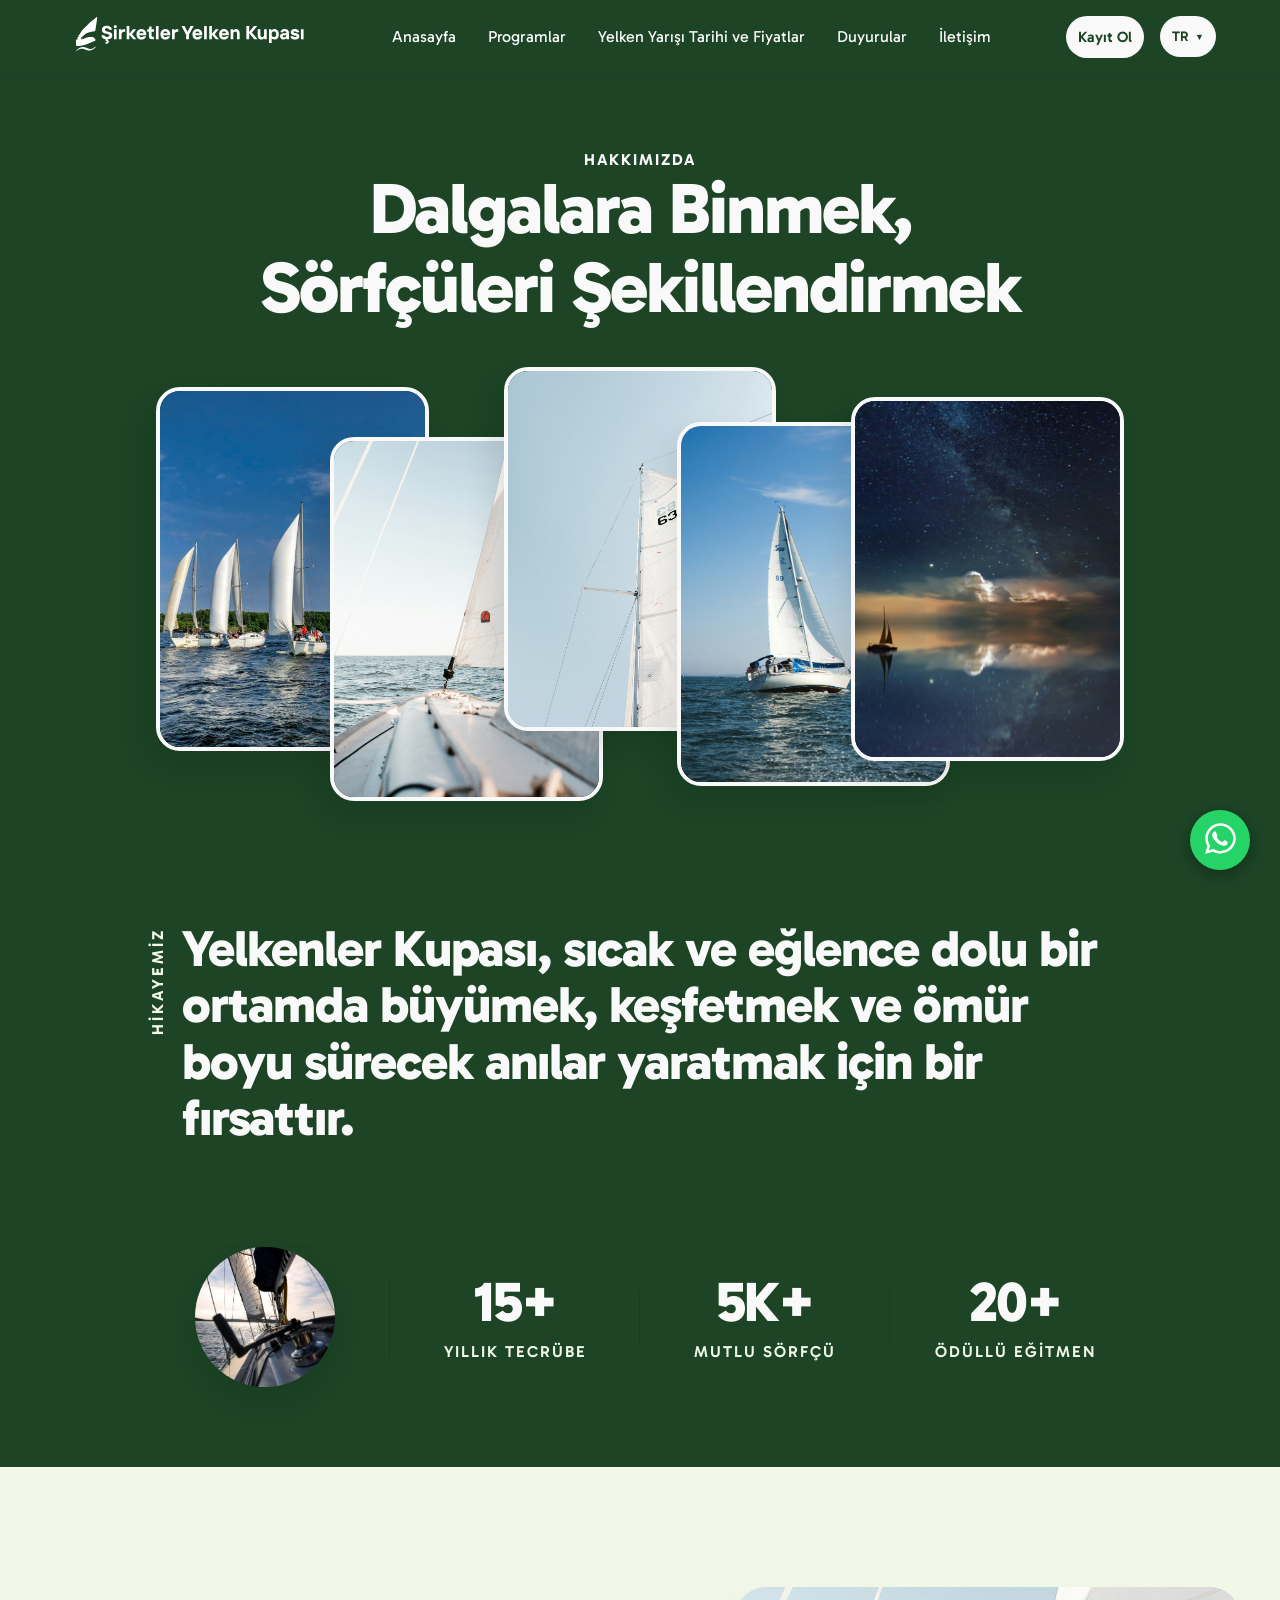
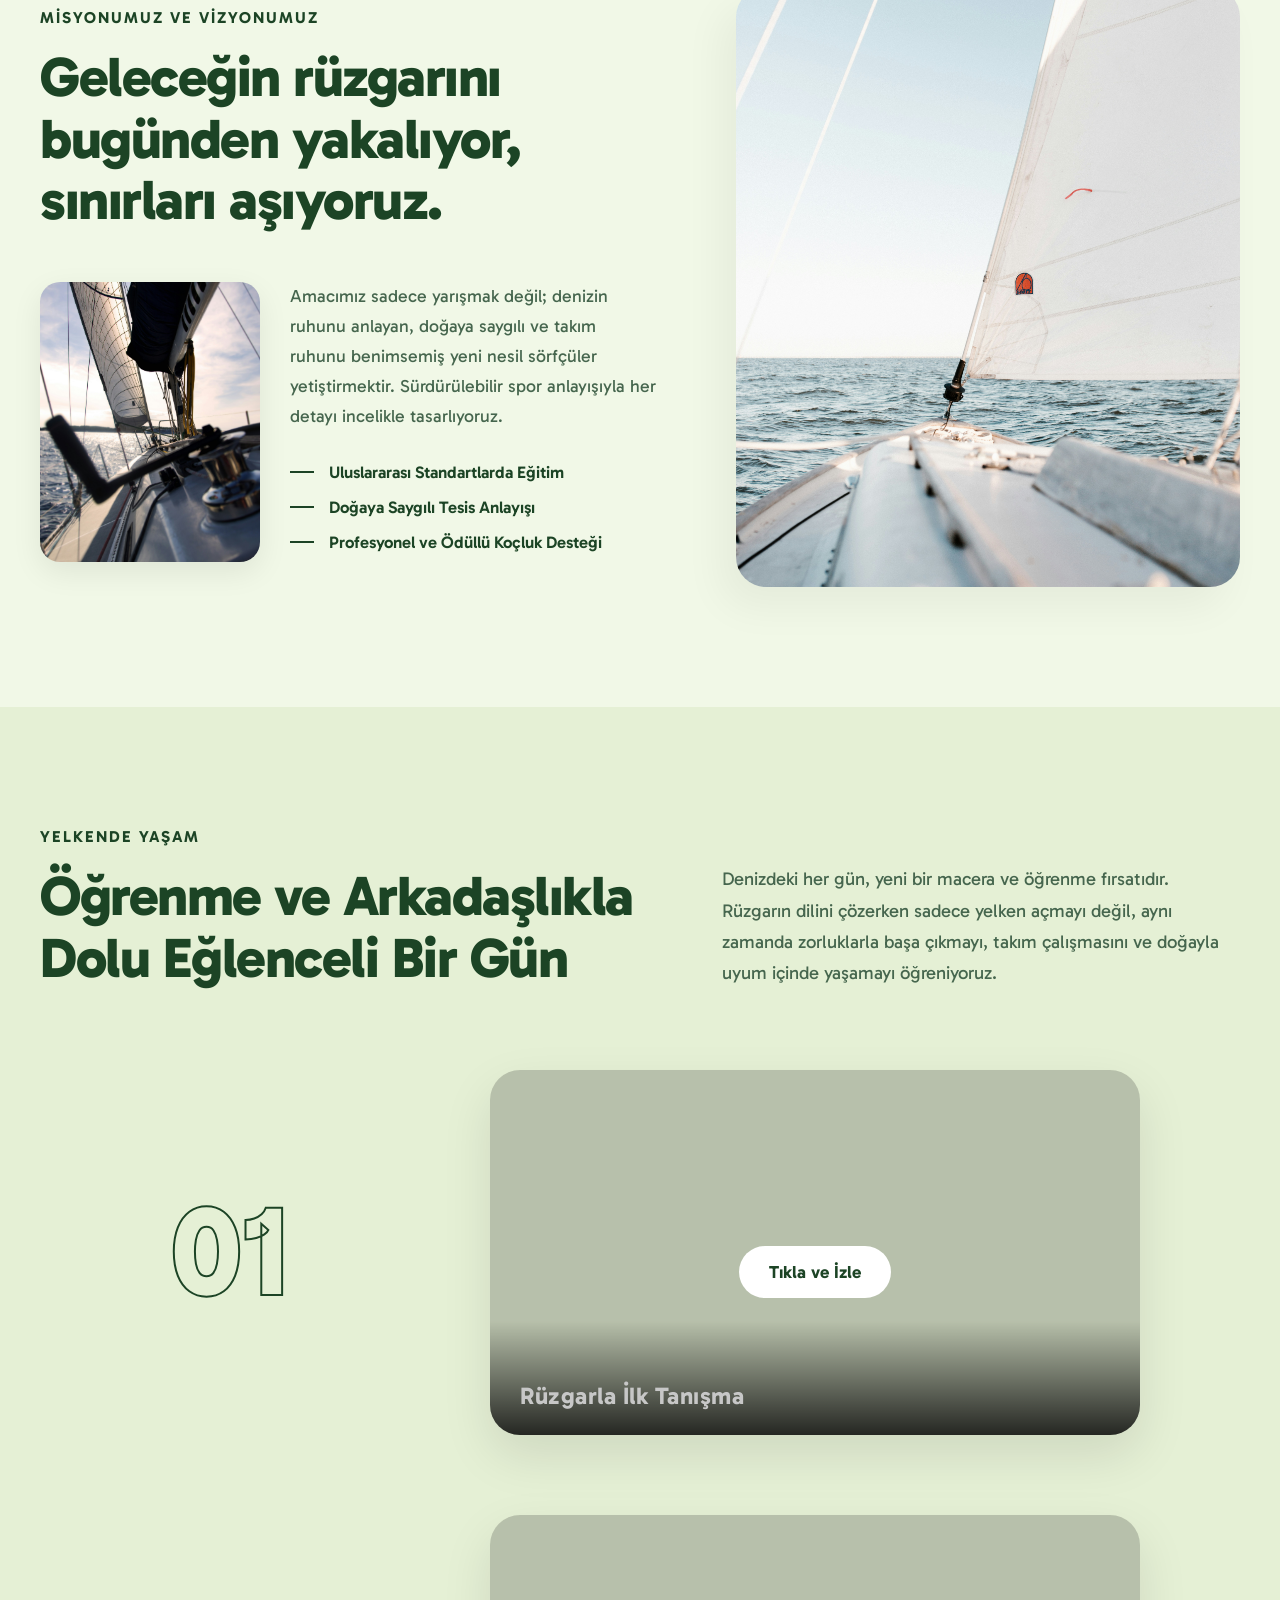
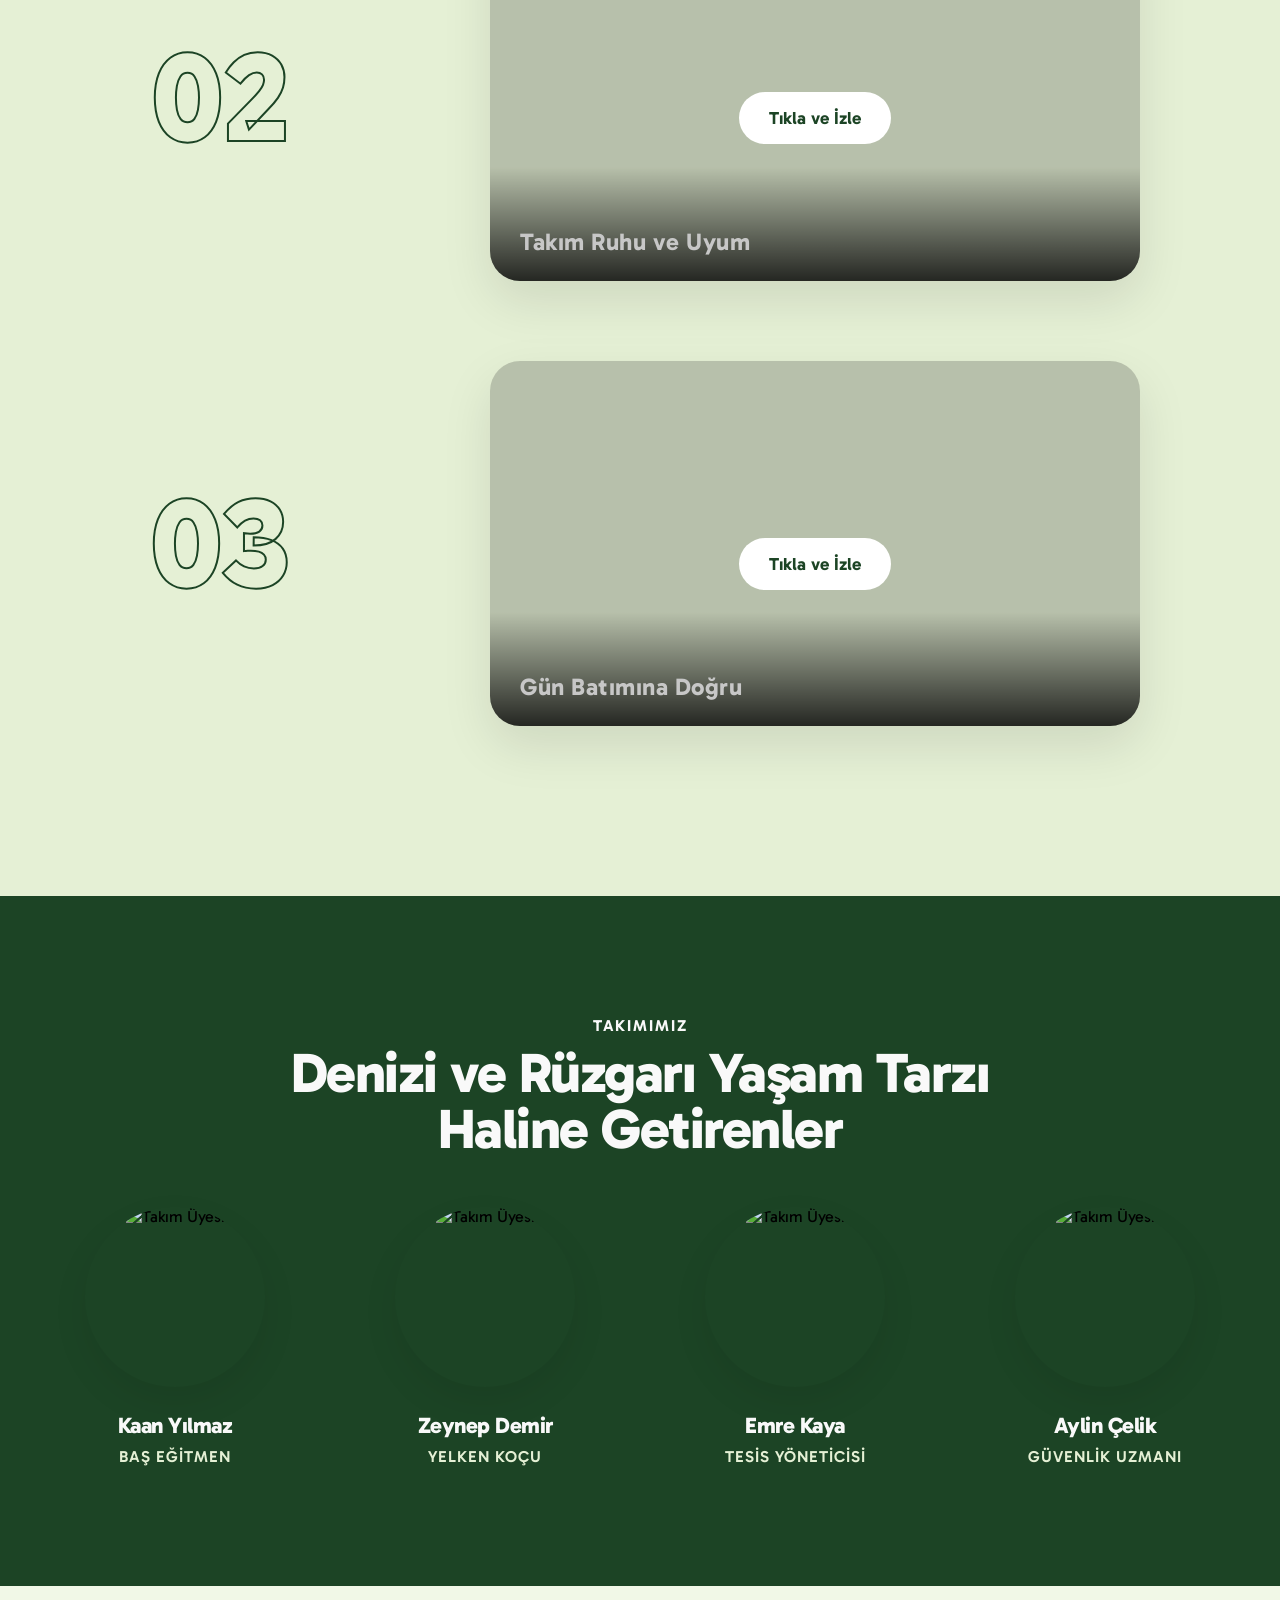
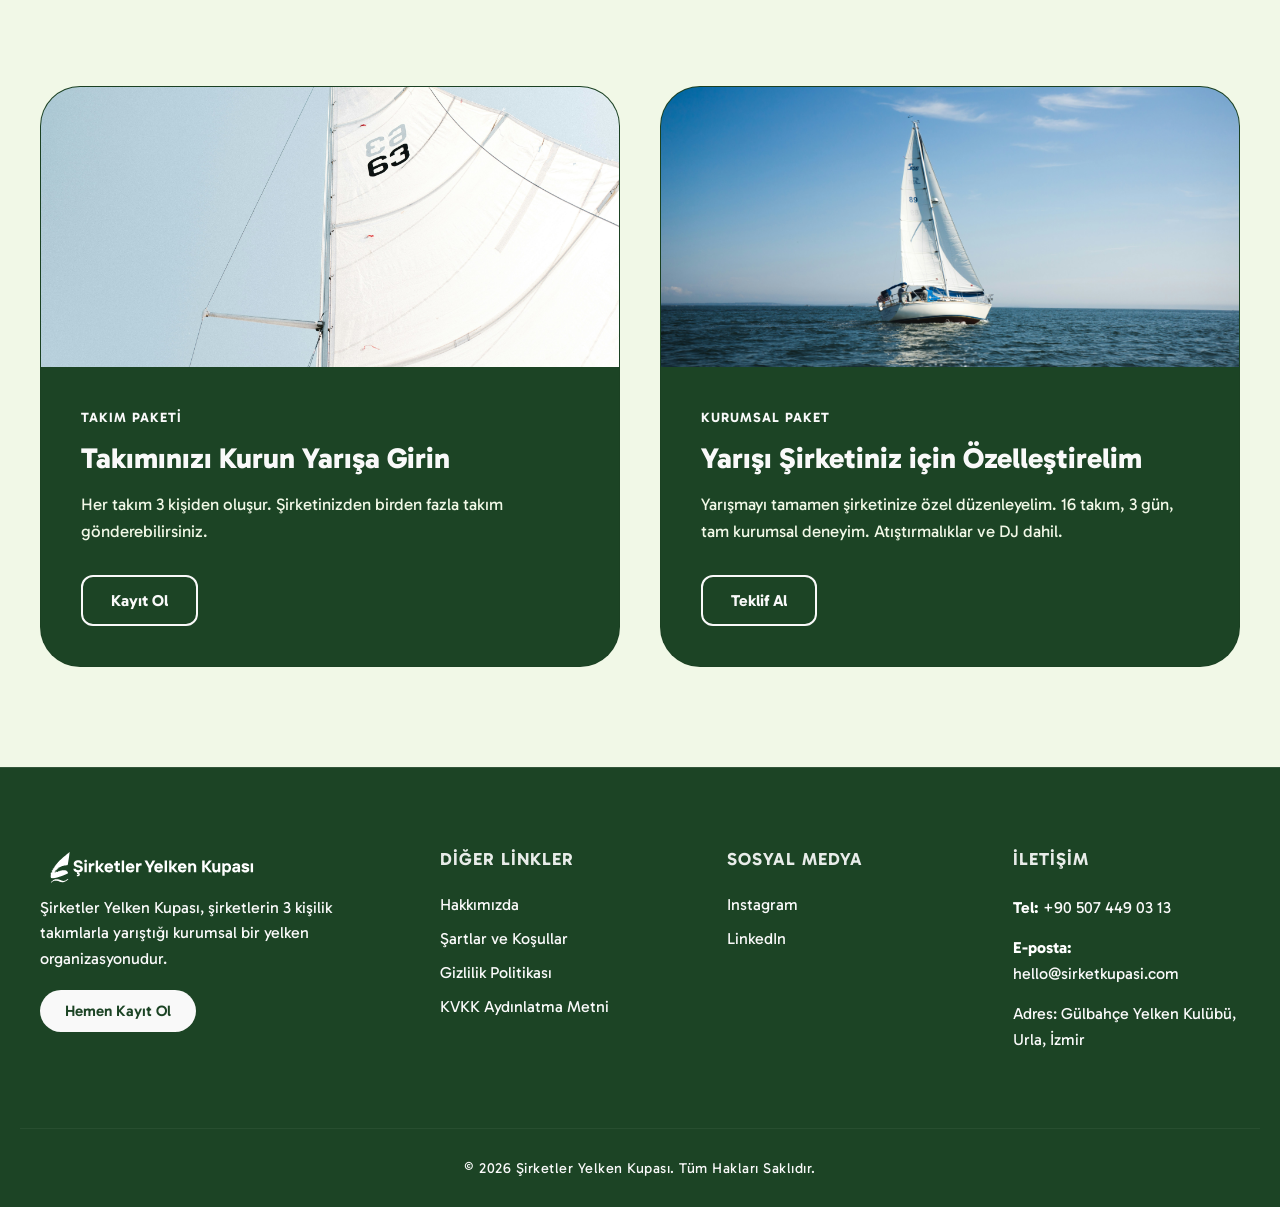
==== commit 73949c7e: "3 sayfa daha oluşturularak çok yakında sayfaları hazırlandı ve whatsapp butonu ayarlandı" ====
--- a/about.html
+++ b/about.html
@@ -59,9 +59,9 @@
             <nav class="nav-menu" id="nav-menu">
                 <ul>
                     <li><a href="index.html" data-i18n="nav_home">Anasayfa</a></li>
-                    <li><a href="#" data-i18n="nav_programs">Programlar</a></li>
-                    <li><a href="#" data-i18n="nav_history">Yelken Yarışı Tarihi ve Fiyatlar</a></li>
-                    <li><a href="#" data-i18n="nav_announcements">Duyurular</a></li>
+                    <li><a href="programs.html" data-i18n="nav_programs">Programlar</a></li>
+                    <li><a href="sailing-race-dates-and-prices.html" data-i18n="nav_history">Yelken Yarışı Tarihi ve Fiyatlar</a></li>
+                    <li><a href="announcements.html" data-i18n="nav_announcements">Duyurular</a></li>
                     <li><a href="contact.html" data-i18n="nav_contact">İletişim</a></li>
                 </ul>
             </nav>
@@ -321,6 +321,15 @@
         </div>
     </footer>
 
+    <a href="https://wa.me/905074490313" class="whatsapp-btn" target="_blank" rel="noopener noreferrer"
+        aria-label="WhatsApp ile İletişime Geç">
+        <!-- WhatsApp SVG İkonu -->
+        <svg xmlns="http://www.w3.org/2000/svg" viewBox="0 0 448 512" fill="currentColor">
+            <path
+                d="M380.9 97.1C339 55.1 283.2 32 223.9 32c-122.4 0-222 99.6-222 222 0 39.1 10.2 77.3 29.6 111L0 480l117.7-30.9c32.4 17.7 68.9 27 106.1 27h.1c122.3 0 224.1-99.6 224.1-222 0-59.3-25.2-115-67.1-157.1zm-157 341.6c-33.2 0-65.7-8.9-94-25.7l-6.7-4-69.8 18.3L72 359.2l-4.4-7c-18.5-29.4-28.2-63.3-28.2-98.2 0-101.7 82.8-184.5 184.6-184.5 49.3 0 95.6 19.2 130.4 54.1 34.8 34.9 56.2 81.2 56.1 130.5 0 101.8-84.9 184.6-186.6 184.6zm101.2-138.2c-5.5-2.8-32.8-16.2-37.9-18-5.1-1.9-8.8-2.8-12.5 2.8-3.7 5.6-14.3 18-17.6 21.8-3.2 3.7-6.5 4.2-12 1.4-32.6-16.3-54-29.1-75.5-66-2.1-3.6 2.1-3.2 7.6-14.2 2.7-5.4 1.4-10.2-.4-14.2-1.9-4-12.5-35.4-17.1-48.4-4.5-12.8-9-11-12.5-11.2-3.2-.2-6.9-.2-10.6-.2-3.7 0-9.7 1.4-14.8 6.9-5.1 5.6-19.4 19-19.4 46.3 0 27.3 19.9 53.7 22.6 57.4 2.8 3.7 39.1 59.7 94.8 83.8 35.2 15.2 49 16.5 66.6 13.9 10.7-1.6 32.8-13.4 37.4-26.4 4.6-13 4.6-24.1 3.2-26.4-1.3-2.5-5-3.9-10.5-6.6z" />
+        </svg>
+    </a>
+
     <script defer src="js/utils.js"></script>
     <script defer src="js/navbar.js"></script>
     <script defer src="js/timeline.js"></script>
--- a/css/global.css
+++ b/css/global.css
@@ -12,6 +12,32 @@
 
 body {
   background-color: #1c4425;
+}
+body .whatsapp-btn {
+  position: fixed;
+  bottom: 30px;
+  right: 30px;
+  width: 60px;
+  height: 60px;
+  background-color: #25D366;
+  color: white;
+  border-radius: 50%;
+  display: flex;
+  justify-content: center;
+  align-items: center;
+  text-decoration: none;
+  box-shadow: 0px 4px 15px rgba(0, 0, 0, 0.3);
+  z-index: 9999;
+  transition: all 0.3s ease-in-out;
+}
+body .whatsapp-btn svg {
+  width: 35px;
+  height: 35px;
+  margin-top: -3px;
+}
+body .whatsapp-btn:hover {
+  transform: scale(1.1);
+  box-shadow: 0px 6px 20px rgba(0, 0, 0, 0.4);
 }
 
 .site-header {
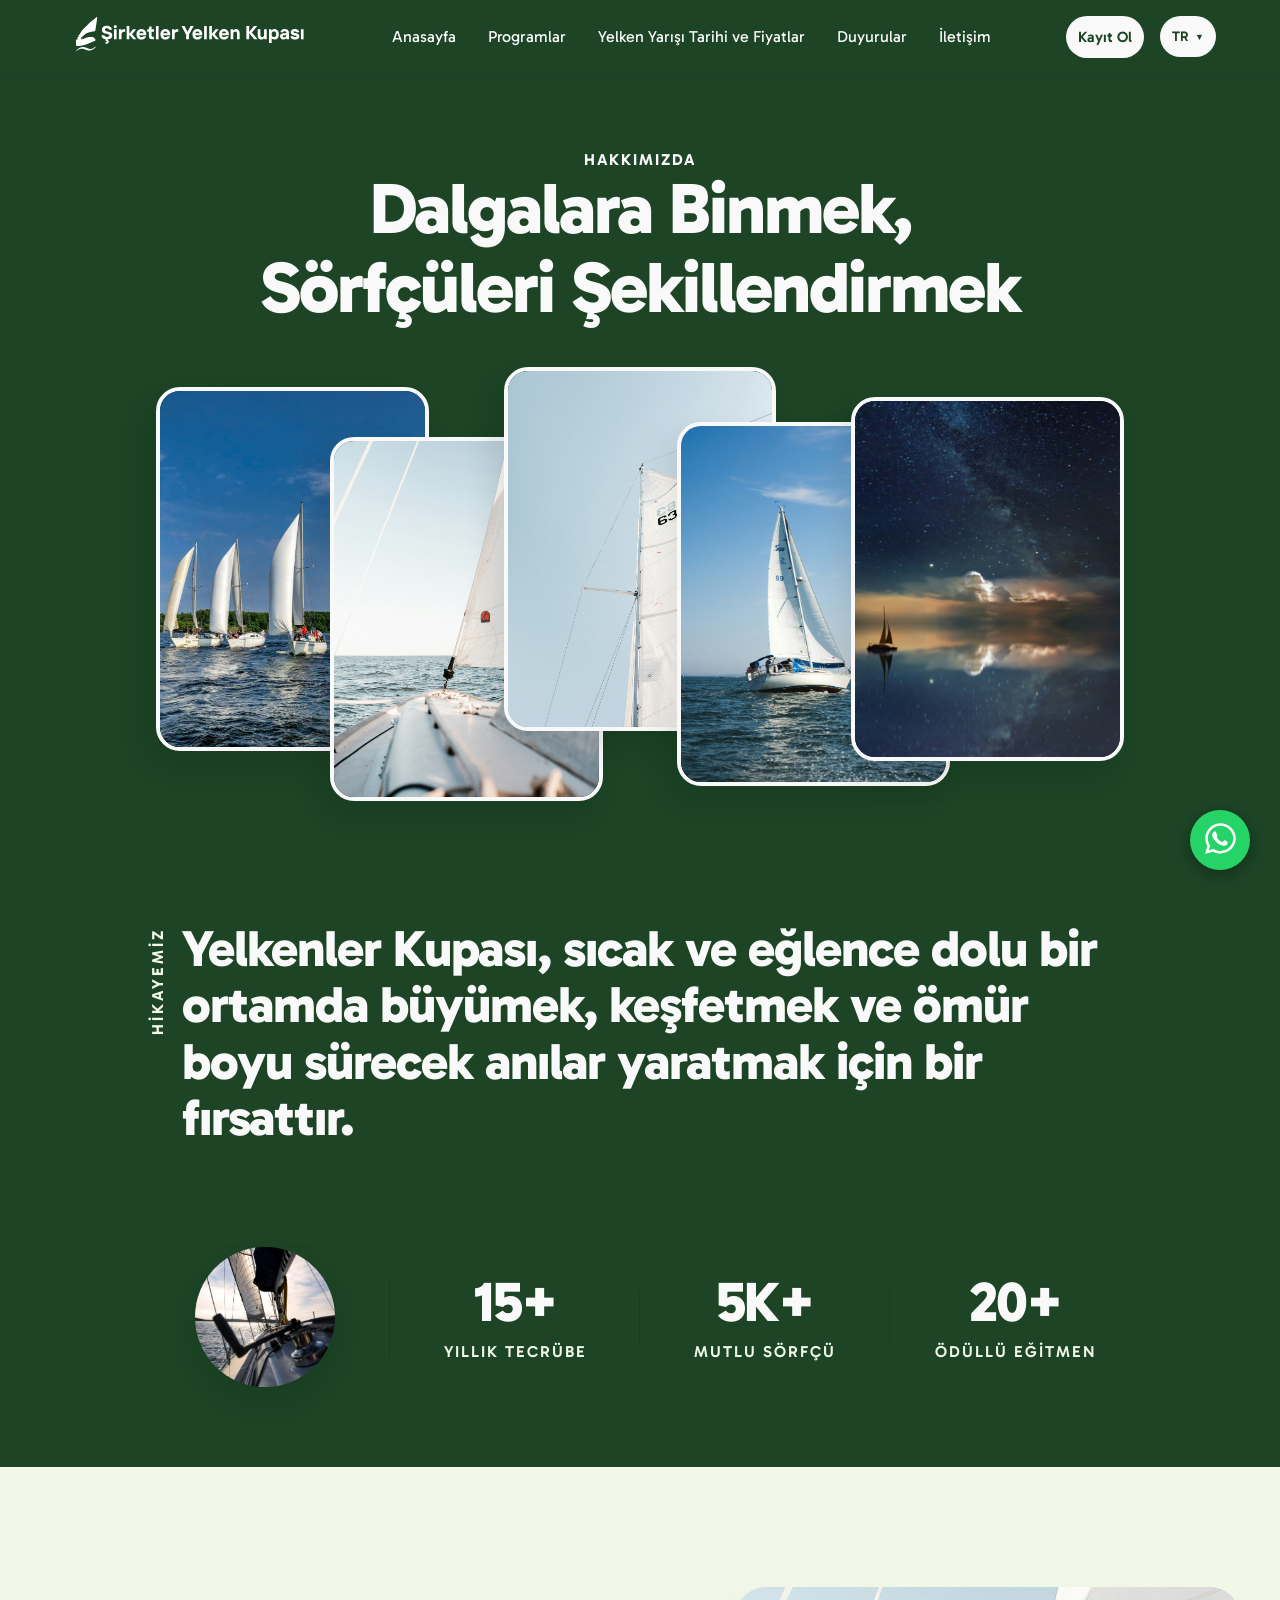
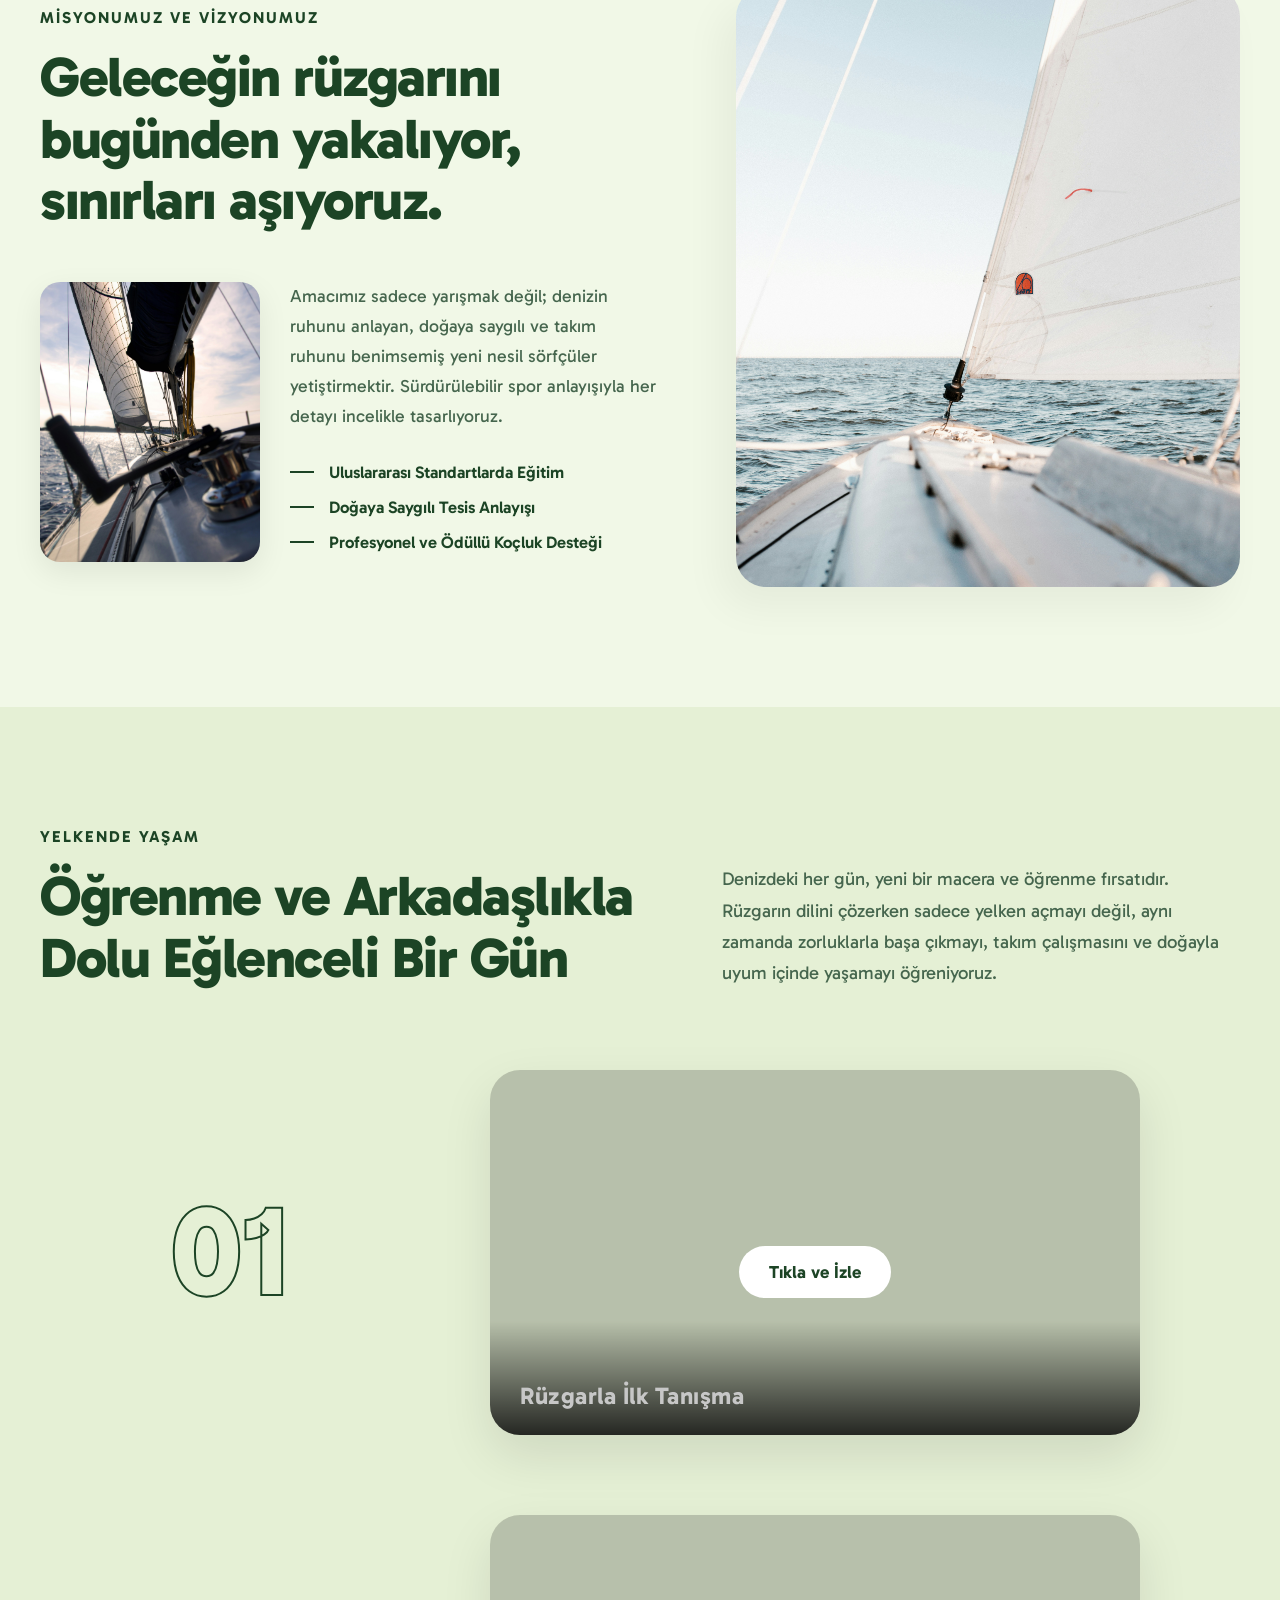
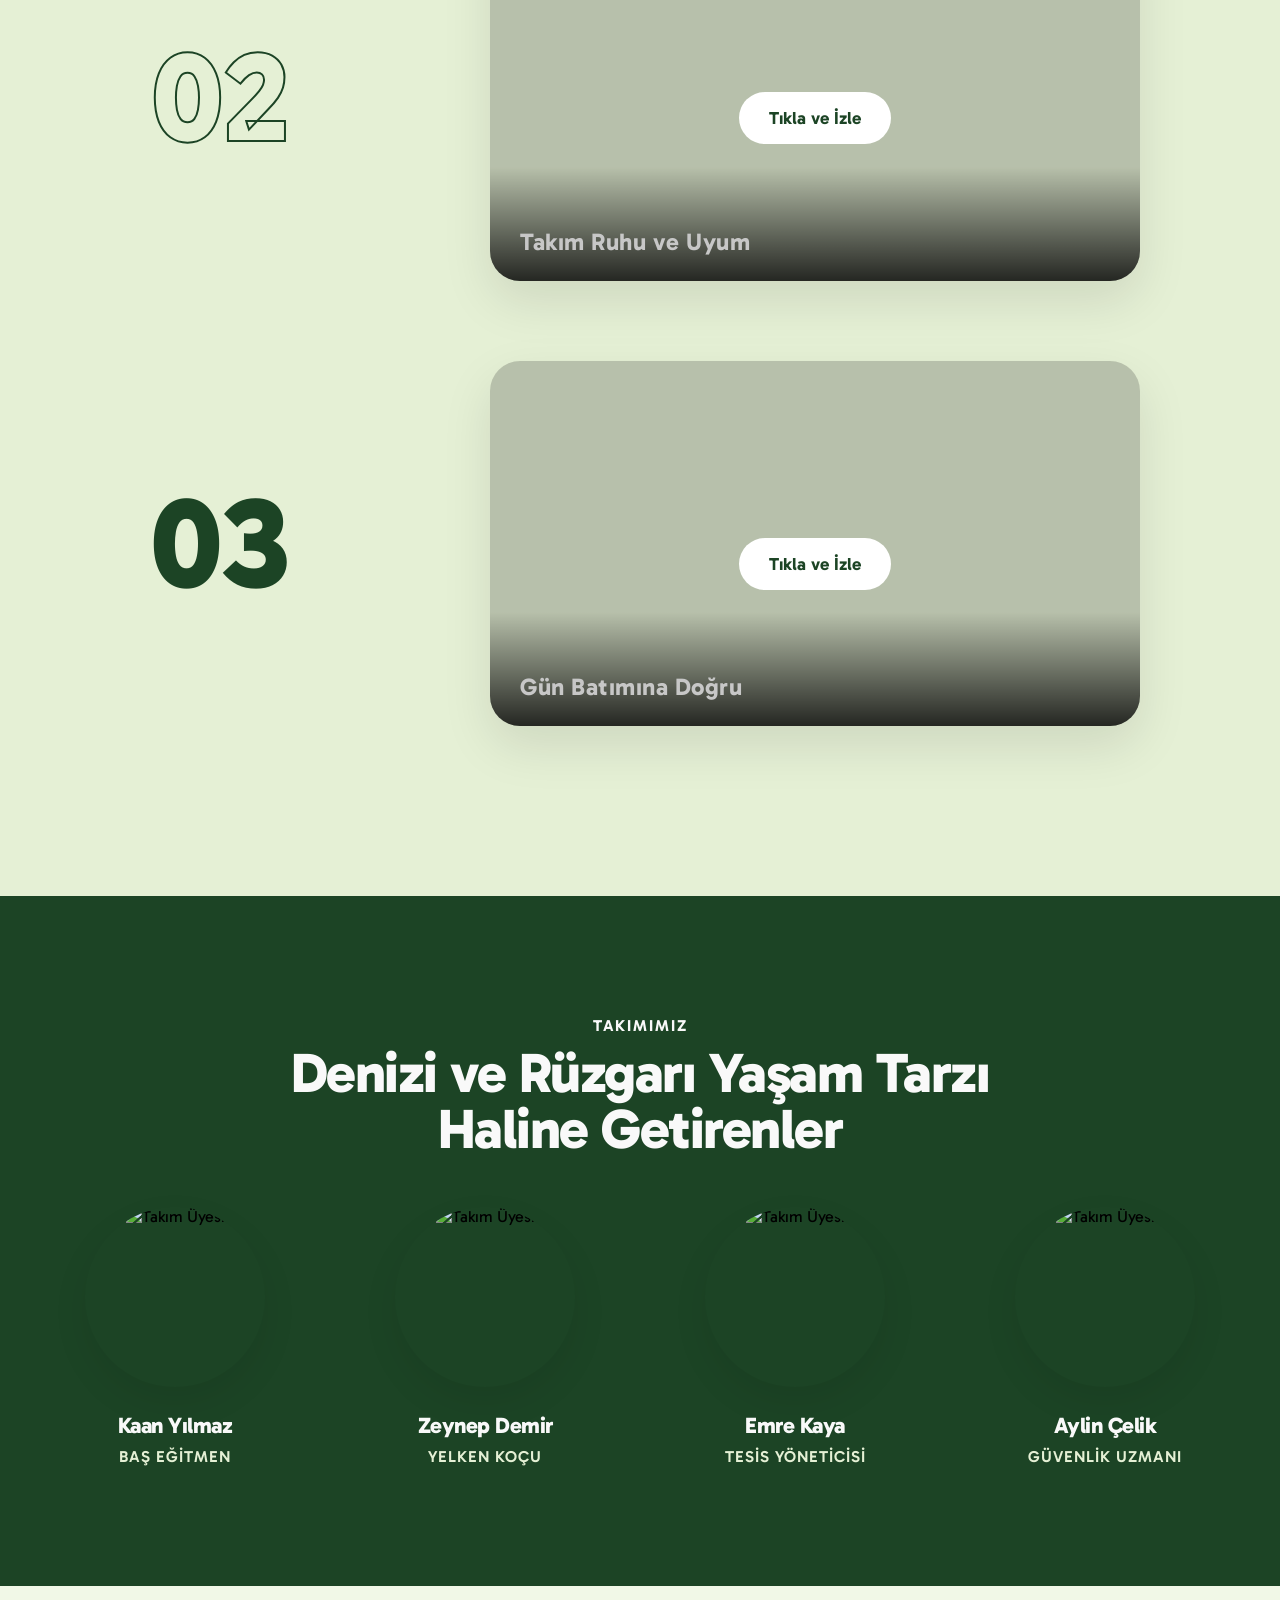
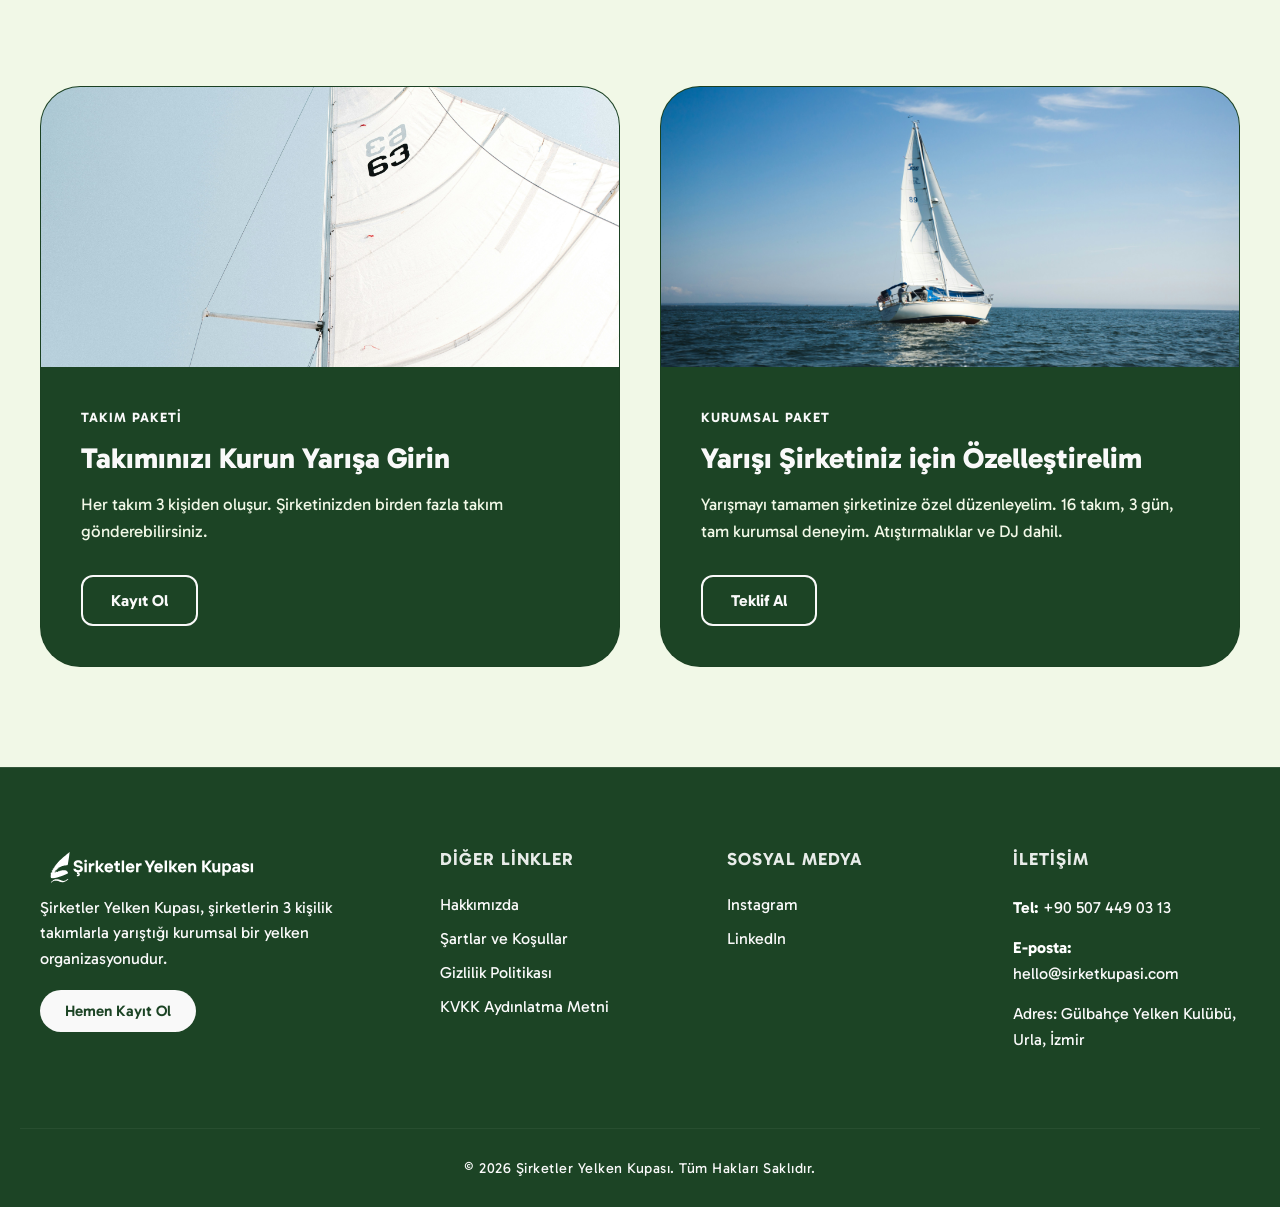
==== commit 1a0374c2: "yelken yarış tarih sayfasında düzeltmeler gerçekletirildi ve seo tarafında temiz kod oluşturuldu" ====
--- a/about.html
+++ b/about.html
@@ -2,27 +2,30 @@
 <html lang="tr">
 
 <head>
+    <!-- 1. Temel Ayarlar ve PWA Uyumluluğu -->
     <meta charset="UTF-8">
     <meta name="viewport" content="width=device-width, initial-scale=1.0, viewport-fit=cover">
     <meta name="theme-color" content="#1c4425">
     <meta name="apple-mobile-web-app-capable" content="yes">
     <meta name="apple-mobile-web-app-title" content="Yelken Kupası">
     <meta name="apple-mobile-web-app-status-bar-style" content="#1c4425">
+
+    <!-- 2. Sayfa Başlığı ve Çeviri Etiketi -->
     <title data-i18n="about_page_title">Yelken Kupası | Hakkımızda</title>
 
-    <!-- Temel Arama Motoru Açıklaması (SEO) -->
+    <!-- 3. Temel SEO (Arama Motoru Açıklaması) -->
     <meta name="description"
         content="Şirketler Yelken Kupası'nın vizyonu, amacı ve kurumsal yelken organizasyonumuz hakkında detaylı bilgi edinin. Kurum içi iletişimi yelken sporuyla güçlendiriyoruz.">
 
-    <!-- Open Graph (WhatsApp, LinkedIn, Facebook, Instagram DM vs. için) -->
+    <!-- 4. Open Graph (WhatsApp, LinkedIn, Facebook, Instagram DM vs. için) -->
     <meta property="og:type" content="website">
-    <meta property="og:url" content="https://www.sirketkupasi.com/about.html"> <!-- Sayfanın tam linki -->
+    <meta property="og:url" content="https://www.sirketkupasi.com/about.html">
     <meta property="og:title" content="Hakkımızda | Yelken Kupası">
     <meta property="og:description"
         content="Şirketler Yelken Kupası'nın vizyonu, amacı ve kurumsal yelken organizasyonumuz hakkında detaylı bilgi edinin. Kurum içi iletişimi yelken sporuyla güçlendiriyoruz.">
     <meta property="og:image" content="https://www.sirketkupasi.com/image/logotab.jpg">
 
-    <!-- Twitter (X) Card Meta Etiketleri -->
+    <!-- 5. Twitter (X) Card Meta Etiketleri -->
     <meta name="twitter:card" content="summary_large_image">
     <meta name="twitter:url" content="https://www.sirketkupasi.com/about.html">
     <meta name="twitter:title" content="Hakkımızda | Yelken Kupası">
@@ -30,16 +33,21 @@
         content="Şirketler Yelken Kupası'nın vizyonu, amacı ve kurumsal yelken organizasyonumuz hakkında detaylı bilgi edinin. Kurum içi iletişimi yelken sporuyla güçlendiriyoruz.">
     <meta name="twitter:image" content="https://www.sirketkupasi.com/image/logotab.jpg">
 
-    <link rel="stylesheet" href="css/global.css">
-    <link rel="stylesheet" href="css/about.css">
+    <!-- 6. Google Fonts Bağlantıları -->
     <link rel="preconnect" href="https://fonts.googleapis.com">
     <link rel="preconnect" href="https://fonts.gstatic.com" crossorigin>
     <link href="https://fonts.googleapis.com/css2?family=Gabarito:wght@400;500;600;700;800&display=swap"
         rel="stylesheet">
 
-    <link rel="shortcut icon" href="image/logotab.jpg" type="image/png" />
+    <!-- 7. CSS Dosyaları -->
+    <link rel="stylesheet" href="css/global.css">
+    <link rel="stylesheet" href="css/about.css">
+
+    <!-- 8. Favicon (Tarayıcı Sekmesi Simgeleri) -->
+    <link rel="shortcut icon" href="image/logotab.jpg" type="image/png">
     <link rel="apple-touch-icon" href="image/logotab.jpg" type="image/png">
 
+    <!-- 9. Dil / Çeviri Scripti -->
     <script src="js/i18n.js"></script>
 </head>
 
@@ -60,7 +68,8 @@
                 <ul>
                     <li><a href="index.html" data-i18n="nav_home">Anasayfa</a></li>
                     <li><a href="programs.html" data-i18n="nav_programs">Programlar</a></li>
-                    <li><a href="sailing-race-dates-and-prices.html" data-i18n="nav_history">Yelken Yarışı Tarihi ve Fiyatlar</a></li>
+                    <li><a href="sailing-race-dates-and-prices.html" data-i18n="nav_history">Yelken Yarışı Tarihi ve
+                            Fiyatlar</a></li>
                     <li><a href="announcements.html" data-i18n="nav_announcements">Duyurular</a></li>
                     <li><a href="contact.html" data-i18n="nav_contact">İletişim</a></li>
                 </ul>
